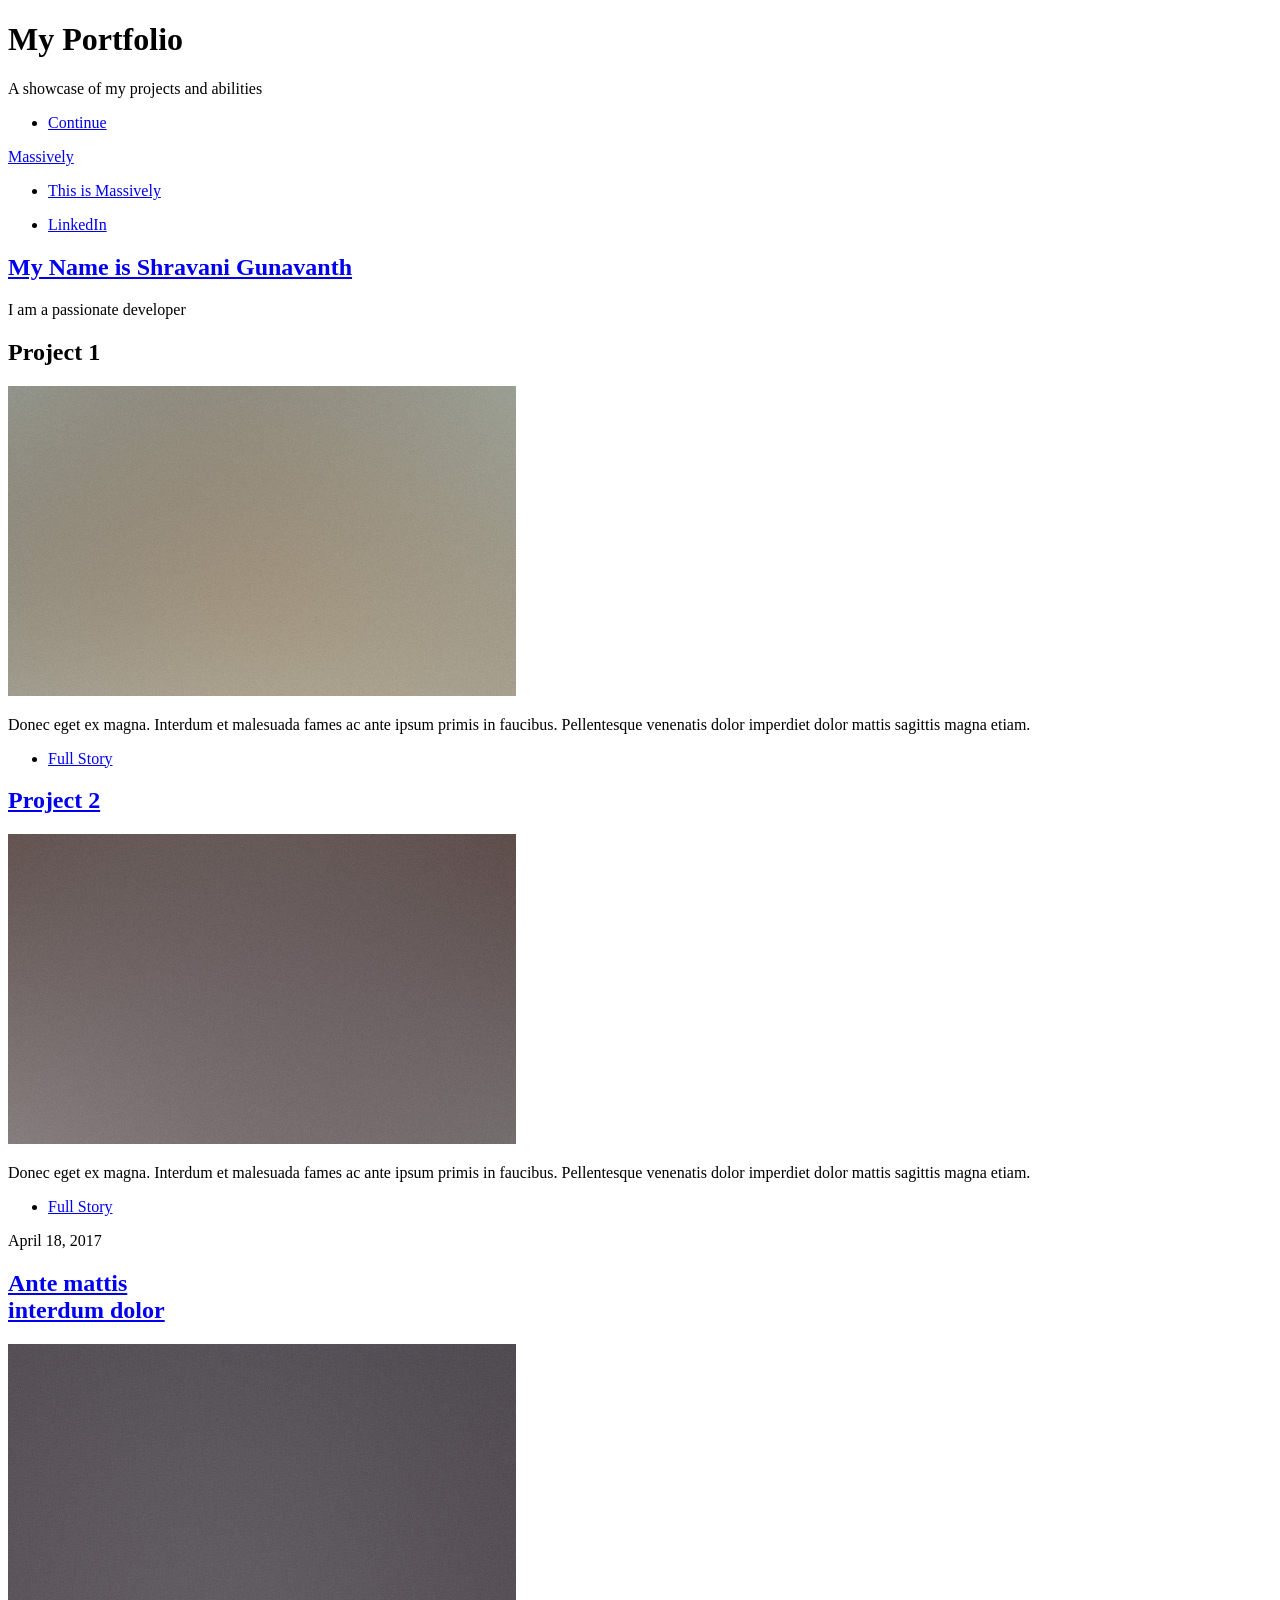
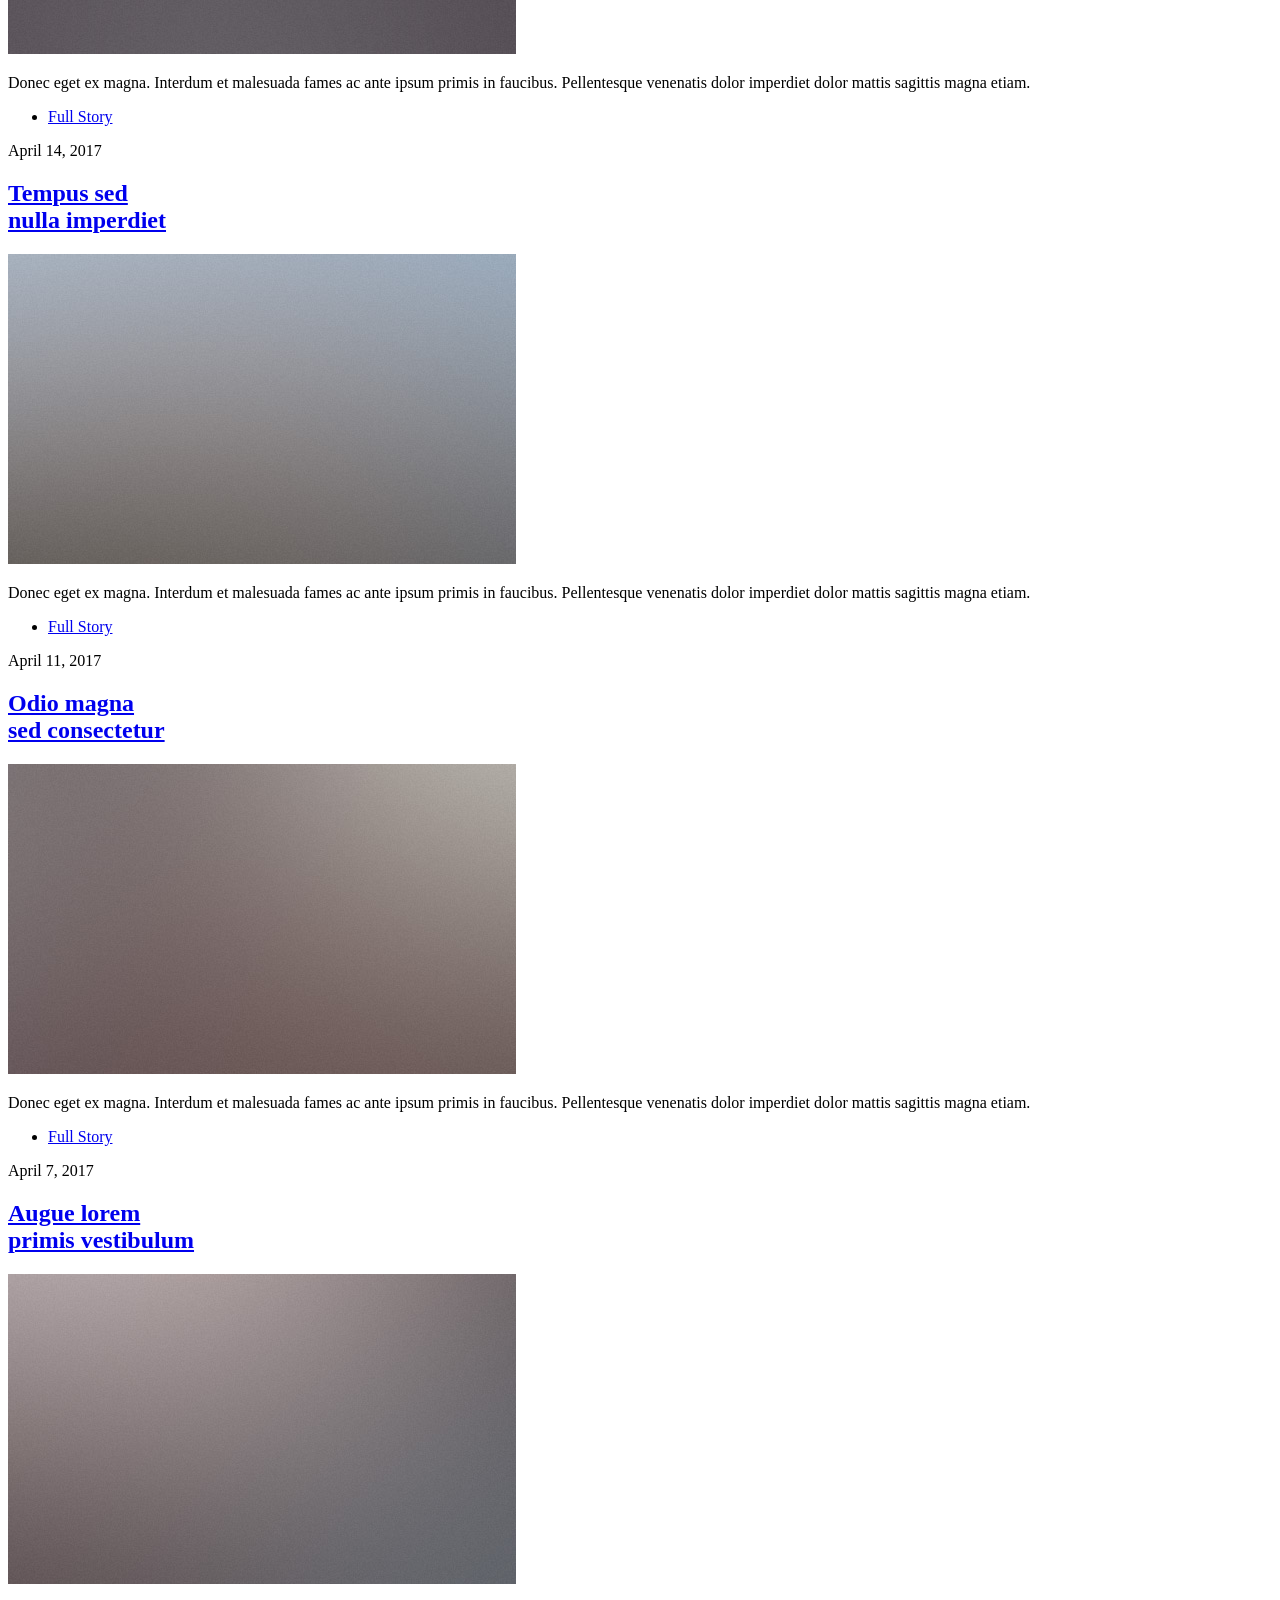
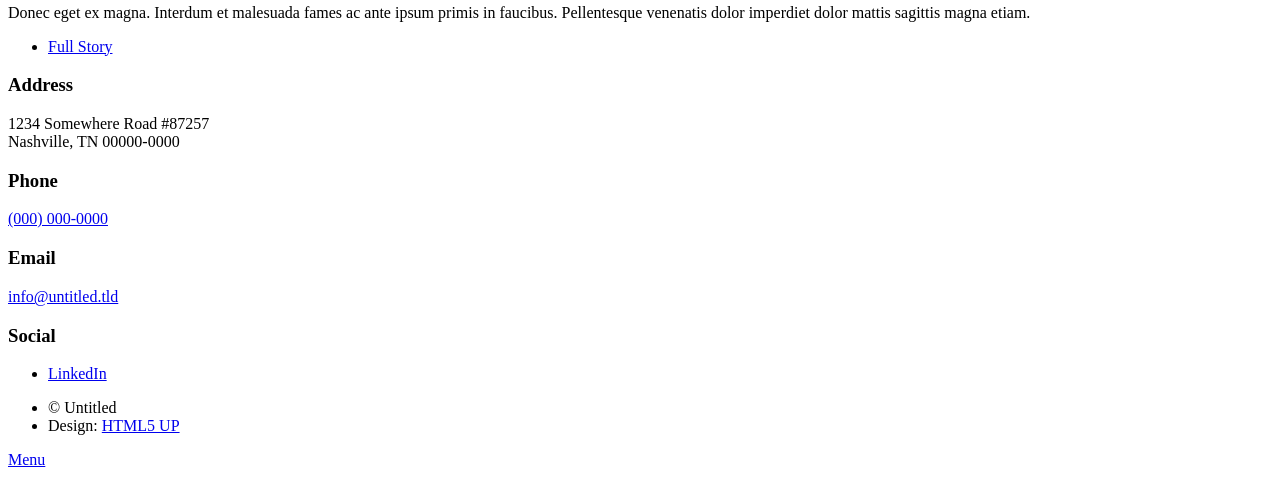
==== index.html @ ac3e6c1c "Add files via upload commmit" ====
<!DOCTYPE HTML>
<!--
	Massively by HTML5 UP
	html5up.net | @ajlkn
	Free for personal and commercial use under the CCA 3.0 license (html5up.net/license)
-->
<html>
	<head>
		<title>Massively by HTML5 UP</title>
		<meta charset="utf-8" />
		<meta name="viewport" content="width=device-width, initial-scale=1, user-scalable=no" />
		<link rel="stylesheet" href="assets/css/main.css" />
		<noscript><link rel="stylesheet" href="assets/css/noscript.css" /></noscript>
	</head>
	<body class="is-preload">

		<!-- Wrapper -->
			<div id="wrapper" class="fade-in">

				<!-- Intro -->
					<div id="intro">
						<h1>My Portfolio</h1>
						<p>A showcase of my projects and abilities</p>
						<ul class="actions">
							<li><a href="#header" class="button icon solid solo fa-arrow-down scrolly">Continue</a></li>
						</ul>
					</div>

				<!-- Header -->
					<header id="header">
						<a href="index.html" class="logo">Massively</a>
					</header>

				<!-- Nav -->
					<nav id="nav">
						<ul class="links">
							<li class="active"><a href="index.html">This is Massively</a></li>
						</ul>
						<ul class="icons">
							<li><a href="https://www.linkedin.com/in/shravanigunavanth/" class="icon brands fa-linkedin"><span class="label">LinkedIn</span></a></li>
						</ul>
					</nav>

				<!-- Main -->
					<div id="main">

						<!-- Featured Post -->
							<article class="post featured">
								<header class="major">
									<h2><a href="#">My Name is Shravani Gunavanth</a></h2>
									<p>I am a passionate developer</p>
								</header>
							</article>

						<!-- Posts -->
							<section class="posts">
								<article>
									<header>
										<h2>Project 1</h2>
									</header>
									<a href="#" class="image fit"><img src="images/pic02.jpg" alt="" /></a>
									<p>Donec eget ex magna. Interdum et malesuada fames ac ante ipsum primis in faucibus. Pellentesque venenatis dolor imperdiet dolor mattis sagittis magna etiam.</p>
									<ul class="actions special">
										<li><a href="#" class="button">Full Story</a></li>
									</ul>
								</article>
								<article>
									<header>
										<h2><a href="#">Project 2</h2>
									</header>
									<a href="#" class="image fit"><img src="images/pic03.jpg" alt="" /></a>
									<p>Donec eget ex magna. Interdum et malesuada fames ac ante ipsum primis in faucibus. Pellentesque venenatis dolor imperdiet dolor mattis sagittis magna etiam.</p>
									<ul class="actions special">
										<li><a href="#" class="button">Full Story</a></li>
									</ul>
								</article>
								<article>
									<header>
										<span class="date">April 18, 2017</span>
										<h2><a href="#">Ante mattis<br />
										interdum dolor</a></h2>
									</header>
									<a href="#" class="image fit"><img src="images/pic04.jpg" alt="" /></a>
									<p>Donec eget ex magna. Interdum et malesuada fames ac ante ipsum primis in faucibus. Pellentesque venenatis dolor imperdiet dolor mattis sagittis magna etiam.</p>
									<ul class="actions special">
										<li><a href="#" class="button">Full Story</a></li>
									</ul>
								</article>
								<article>
									<header>
										<span class="date">April 14, 2017</span>
										<h2><a href="#">Tempus sed<br />
										nulla imperdiet</a></h2>
									</header>
									<a href="#" class="image fit"><img src="images/pic05.jpg" alt="" /></a>
									<p>Donec eget ex magna. Interdum et malesuada fames ac ante ipsum primis in faucibus. Pellentesque venenatis dolor imperdiet dolor mattis sagittis magna etiam.</p>
									<ul class="actions special">
										<li><a href="#" class="button">Full Story</a></li>
									</ul>
								</article>
								<article>
									<header>
										<span class="date">April 11, 2017</span>
										<h2><a href="#">Odio magna<br />
										sed consectetur</a></h2>
									</header>
									<a href="#" class="image fit"><img src="images/pic06.jpg" alt="" /></a>
									<p>Donec eget ex magna. Interdum et malesuada fames ac ante ipsum primis in faucibus. Pellentesque venenatis dolor imperdiet dolor mattis sagittis magna etiam.</p>
									<ul class="actions special">
										<li><a href="#" class="button">Full Story</a></li>
									</ul>
								</article>
								<article>
									<header>
										<span class="date">April 7, 2017</span>
										<h2><a href="#">Augue lorem<br />
										primis vestibulum</a></h2>
									</header>
									<a href="#" class="image fit"><img src="images/pic07.jpg" alt="" /></a>
									<p>Donec eget ex magna. Interdum et malesuada fames ac ante ipsum primis in faucibus. Pellentesque venenatis dolor imperdiet dolor mattis sagittis magna etiam.</p>
									<ul class="actions special">
										<li><a href="#" class="button">Full Story</a></li>
									</ul>
								</article>
							</section>


					</div>

				<!-- Footer -->
					<footer id="footer">
						<section>
						
						</section>
						<section class="split contact">
							<section class="alt">
								<h3>Address</h3>
								<p>1234 Somewhere Road #87257<br />
								Nashville, TN 00000-0000</p>
							</section>
							<section>
								<h3>Phone</h3>
								<p><a href="#">(000) 000-0000</a></p>
							</section>
							<section>
								<h3>Email</h3>
								<p><a href="#">info@untitled.tld</a></p>
							</section>
							<section>
								<h3>Social</h3>
								<ul class="icons alt">
									<li><a href="https://www.linkedin.com/in/shravanigunavanth/" class="icon brands fa-linkedin"><span class="label">LinkedIn</span></a></li>
					
								</ul>
							</section>
						</section>
					</footer>

				<!-- Copyright -->
					<div id="copyright">
						<ul><li>&copy; Untitled</li><li>Design: <a href="https://html5up.net">HTML5 UP</a></li></ul>
					</div>

			</div>

		<!-- Scripts -->
			<script src="assets/js/jquery.min.js"></script>
			<script src="assets/js/jquery.scrollex.min.js"></script>
			<script src="assets/js/jquery.scrolly.min.js"></script>
			<script src="assets/js/browser.min.js"></script>
			<script src="assets/js/breakpoints.min.js"></script>
			<script src="assets/js/util.js"></script>
			<script src="assets/js/main.js"></script>

	</body>
</html>
---- assets/css/main.css ----
@import url(fontawesome-all.min.css);
@import url("https://fonts.googleapis.com/css?family=Merriweather:300,700,300italic,700italic|Source+Sans+Pro:900");

/*
	Massively by HTML5 UP
	html5up.net | @ajlkn
	Free for personal and commercial use under the CCA 3.0 license (html5up.net/license)
*/

html, body, div, span, applet, object,
iframe, h1, h2, h3, h4, h5, h6, p, blockquote,
pre, a, abbr, acronym, address, big, cite,
code, del, dfn, em, img, ins, kbd, q, s, samp,
small, strike, strong, sub, sup, tt, var, b,
u, i, center, dl, dt, dd, ol, ul, li, fieldset,
form, label, legend, table, caption, tbody,
tfoot, thead, tr, th, td, article, aside,
canvas, details, embed, figure, figcaption,
footer, header, hgroup, menu, nav, output, ruby,
section, summary, time, mark, audio, video {
	margin: 0;
	padding: 0;
	border: 0;
	font-size: 100%;
	font: inherit;
	vertical-align: baseline;}

article, aside, details, figcaption, figure,
footer, header, hgroup, menu, nav, section {
	display: block;}

body {
	line-height: 1;
}

ol, ul {
	list-style: none;
}

blockquote, q {
	quotes: none;
}

	blockquote:before, blockquote:after, q:before, q:after {
		content: '';
		content: none;
	}

table {
	border-collapse: collapse;
	border-spacing: 0;
}

body {
	-webkit-text-size-adjust: none;
}

mark {
	background-color: transparent;
	color: inherit;
}

input::-moz-focus-inner {
	border: 0;
	padding: 0;
}

input, select, textarea {
	-moz-appearance: none;
	-webkit-appearance: none;
	-ms-appearance: none;
	appearance: none;
}

/* Basic */

	@-ms-viewport {
		width: device-width;
	}

	body {
		-ms-overflow-style: scrollbar;
	}

	@media screen and (max-width: 480px) {

		html, body {
			min-width: 320px;
		}

	}

	html {
		box-sizing: border-box;
	}

	*, *:before, *:after {
		box-sizing: inherit;
	}

	body {
		background-color: #1e252d;
	}

		body.is-preload *, body.is-preload *:before, body.is-preload *:after {
			-moz-animation: none !important;
			-webkit-animation: none !important;
			-ms-animation: none !important;
			animation: none !important;
			-moz-transition: none !important;
			-webkit-transition: none !important;
			-ms-transition: none !important;
			transition: none !important;
		}

/* Type */

	html {
		font-size: 16pt;
	}

		@media screen and (max-width: 1680px) {

			html {
				font-size: 12pt;
			}

		}

		@media screen and (max-width: 1280px) {

			html {
				font-size: 11pt;
			}

		}

		@media screen and (max-width: 360px) {

			html {
				font-size: 10pt;
			}

		}

	body {
		color: #212931;
	}

	body, input, select, textarea {
		font-family: "Merriweather", Georgia, serif;
		font-weight: 300;
		font-size: 1rem;
		line-height: 2.375;
	}

	a {
		-moz-transition: color 0.2s ease-in-out, background-color 0.2s ease-in-out, border-color 0.2s ease-in-out, box-shadow 0.2s ease-in-out;
		-webkit-transition: color 0.2s ease-in-out, background-color 0.2s ease-in-out, border-color 0.2s ease-in-out, box-shadow 0.2s ease-in-out;
		-ms-transition: color 0.2s ease-in-out, background-color 0.2s ease-in-out, border-color 0.2s ease-in-out, box-shadow 0.2s ease-in-out;
		transition: color 0.2s ease-in-out, background-color 0.2s ease-in-out, border-color 0.2s ease-in-out, box-shadow 0.2s ease-in-out;
		border-bottom: dotted 1px;
		text-decoration: none;
	}

		a:hover {
			border-bottom-color: transparent;
		}

	strong, b {
		font-weight: 600;
	}

	em, i {
		font-style: italic;
	}

	p {
		text-align: justify;
		margin: 0 0 2rem 0;
	}

	h1, h2, h3, h4, h5, h6 {
		font-family: "Source Sans Pro", Helvetica, sans-serif;
		font-weight: 900;
		line-height: 1.5;
		letter-spacing: 0.075em;
		text-transform: uppercase;
		margin: 0 0 1rem 0;
	}

		h1 a, h2 a, h3 a, h4 a, h5 a, h6 a {
			border-bottom: 0;
			color: inherit;
			text-decoration: none;
		}

	h1 {
		font-size: 4rem;
		line-height: 1.1;
		margin: 0 0 2rem 0;
	}

	h2 {
		font-size: 1.75rem;
		line-height: 1.3;
		margin: 0 0 1.5rem 0;
	}

	h3 {
		font-size: 1.25rem;
		margin: 0 0 1.5rem 0;
	}

	h4 {
		font-size: 1rem;
	}

	h5 {
		font-size: 0.9rem;
	}

	h6 {
		font-size: 0.8rem;
	}

	sub {
		font-size: 0.8rem;
		position: relative;
		top: 0.5rem;
	}

	sup {
		font-size: 0.8rem;
		position: relative;
		top: -0.5rem;
	}

	blockquote {
		border-left: solid 4px;
		font-style: italic;
		margin: 0 0 2rem 0;
		padding: 0.5rem 0 0.5rem 2rem;
	}

	code {
		border: solid 2px;
		font-family: "Courier New", monospace;
		font-size: 0.9rem;
		margin: 0 0.25rem;
		padding: 0.25rem 0.65rem;
	}

	pre {
		-webkit-overflow-scrolling: touch;
		font-family: "Courier New", monospace;
		font-size: 0.9rem;
		margin: 0 0 2rem 0;
	}

		pre code {
			display: block;
			line-height: 1.75;
			padding: 1rem 1.5rem;
			overflow-x: auto;
		}

	hr {
		border: 0;
		border-bottom: solid 2px;
		margin: 3rem 0;
	}

		hr.major {
			margin: 5rem 0;
		}

	.align-left {
		text-align: left;
	}

	.align-center {
		text-align: center;
	}

	.align-right {
		text-align: right;
	}

	input, select, textarea {
		color: #212931;
	}

	a {
		color: #212931;
		border-bottom-color: rgba(33, 41, 49, 0.5);
	}

		a:hover {
			border-bottom-color: transparent;
			color: #18bfef !important;
		}

	strong, b {
		color: #212931;
	}

	h1, h2, h3, h4, h5, h6 {
		color: #212931;
	}

	blockquote {
		border-left-color: #eeeeee;
	}

	code {
		background: rgba(220, 220, 220, 0.25);
		border-color: #eeeeee;
	}

	hr {
		border-bottom-color: #eeeeee;
	}

/* Row */

	.row {
		display: flex;
		flex-wrap: wrap;
		box-sizing: border-box;
		align-items: stretch;
	}

		.row > * {
			box-sizing: border-box;
		}

		.row.gtr-uniform > * > :last-child {
			margin-bottom: 0;
		}

		.row.aln-left {
			justify-content: flex-start;
		}

		.row.aln-center {
			justify-content: center;
		}

		.row.aln-right {
			justify-content: flex-end;
		}

		.row.aln-top {
			align-items: flex-start;
		}

		.row.aln-middle {
			align-items: center;
		}

		.row.aln-bottom {
			align-items: flex-end;
		}

		.row > .imp {
			order: -1;
		}

		.row > .col-1 {
			width: 8.33333%;
		}

		.row > .off-1 {
			margin-left: 8.33333%;
		}

		.row > .col-2 {
			width: 16.66667%;
		}

		.row > .off-2 {
			margin-left: 16.66667%;
		}

		.row > .col-3 {
			width: 25%;
		}

		.row > .off-3 {
			margin-left: 25%;
		}

		.row > .col-4 {
			width: 33.33333%;
		}

		.row > .off-4 {
			margin-left: 33.33333%;
		}

		.row > .col-5 {
			width: 41.66667%;
		}

		.row > .off-5 {
			margin-left: 41.66667%;
		}

		.row > .col-6 {
			width: 50%;
		}

		.row > .off-6 {
			margin-left: 50%;
		}

		.row > .col-7 {
			width: 58.33333%;
		}

		.row > .off-7 {
			margin-left: 58.33333%;
		}

		.row > .col-8 {
			width: 66.66667%;
		}

		.row > .off-8 {
			margin-left: 66.66667%;
		}

		.row > .col-9 {
			width: 75%;
		}

		.row > .off-9 {
			margin-left: 75%;
		}

		.row > .col-10 {
			width: 83.33333%;
		}

		.row > .off-10 {
			margin-left: 83.33333%;
		}

		.row > .col-11 {
			width: 91.66667%;
		}

		.row > .off-11 {
			margin-left: 91.66667%;
		}

		.row > .col-12 {
			width: 100%;
		}

		.row > .off-12 {
			margin-left: 100%;
		}

		.row.gtr-0 {
			margin-top: 0;
			margin-left: 0rem;
		}

			.row.gtr-0 > * {
				padding: 0 0 0 0rem;
			}

			.row.gtr-0.gtr-uniform {
				margin-top: 0rem;
			}

				.row.gtr-0.gtr-uniform > * {
					padding-top: 0rem;
				}

		.row.gtr-25 {
			margin-top: 0;
			margin-left: -0.375rem;
		}

			.row.gtr-25 > * {
				padding: 0 0 0 0.375rem;
			}

			.row.gtr-25.gtr-uniform {
				margin-top: -0.375rem;
			}

				.row.gtr-25.gtr-uniform > * {
					padding-top: 0.375rem;
				}

		.row.gtr-50 {
			margin-top: 0;
			margin-left: -0.75rem;
		}

			.row.gtr-50 > * {
				padding: 0 0 0 0.75rem;
			}

			.row.gtr-50.gtr-uniform {
				margin-top: -0.75rem;
			}

				.row.gtr-50.gtr-uniform > * {
					padding-top: 0.75rem;
				}

		.row {
			margin-top: 0;
			margin-left: -1.5rem;
		}

			.row > * {
				padding: 0 0 0 1.5rem;
			}

			.row.gtr-uniform {
				margin-top: -1.5rem;
			}

				.row.gtr-uniform > * {
					padding-top: 1.5rem;
				}

		.row.gtr-150 {
			margin-top: 0;
			margin-left: -2.25rem;
		}

			.row.gtr-150 > * {
				padding: 0 0 0 2.25rem;
			}

			.row.gtr-150.gtr-uniform {
				margin-top: -2.25rem;
			}

				.row.gtr-150.gtr-uniform > * {
					padding-top: 2.25rem;
				}

		.row.gtr-200 {
			margin-top: 0;
			margin-left: -3rem;
		}

			.row.gtr-200 > * {
				padding: 0 0 0 3rem;
			}

			.row.gtr-200.gtr-uniform {
				margin-top: -3rem;
			}

				.row.gtr-200.gtr-uniform > * {
					padding-top: 3rem;
				}

		@media screen and (max-width: 1680px) {

			.row {
				display: flex;
				flex-wrap: wrap;
				box-sizing: border-box;
				align-items: stretch;
			}

				.row > * {
					box-sizing: border-box;
				}

				.row.gtr-uniform > * > :last-child {
					margin-bottom: 0;
				}

				.row.aln-left {
					justify-content: flex-start;
				}

				.row.aln-center {
					justify-content: center;
				}

				.row.aln-right {
					justify-content: flex-end;
				}

				.row.aln-top {
					align-items: flex-start;
				}

				.row.aln-middle {
					align-items: center;
				}

				.row.aln-bottom {
					align-items: flex-end;
				}

				.row > .imp-xlarge {
					order: -1;
				}

				.row > .col-1-xlarge {
					width: 8.33333%;
				}

				.row > .off-1-xlarge {
					margin-left: 8.33333%;
				}

				.row > .col-2-xlarge {
					width: 16.66667%;
				}

				.row > .off-2-xlarge {
					margin-left: 16.66667%;
				}

				.row > .col-3-xlarge {
					width: 25%;
				}

				.row > .off-3-xlarge {
					margin-left: 25%;
				}

				.row > .col-4-xlarge {
					width: 33.33333%;
				}

				.row > .off-4-xlarge {
					margin-left: 33.33333%;
				}

				.row > .col-5-xlarge {
					width: 41.66667%;
				}

				.row > .off-5-xlarge {
					margin-left: 41.66667%;
				}

				.row > .col-6-xlarge {
					width: 50%;
				}

				.row > .off-6-xlarge {
					margin-left: 50%;
				}

				.row > .col-7-xlarge {
					width: 58.33333%;
				}

				.row > .off-7-xlarge {
					margin-left: 58.33333%;
				}

				.row > .col-8-xlarge {
					width: 66.66667%;
				}

				.row > .off-8-xlarge {
					margin-left: 66.66667%;
				}

				.row > .col-9-xlarge {
					width: 75%;
				}

				.row > .off-9-xlarge {
					margin-left: 75%;
				}

				.row > .col-10-xlarge {
					width: 83.33333%;
				}

				.row > .off-10-xlarge {
					margin-left: 83.33333%;
				}

				.row > .col-11-xlarge {
					width: 91.66667%;
				}

				.row > .off-11-xlarge {
					margin-left: 91.66667%;
				}

				.row > .col-12-xlarge {
					width: 100%;
				}

				.row > .off-12-xlarge {
					margin-left: 100%;
				}

				.row.gtr-0 {
					margin-top: 0;
					margin-left: 0rem;
				}

					.row.gtr-0 > * {
						padding: 0 0 0 0rem;
					}

					.row.gtr-0.gtr-uniform {
						margin-top: 0rem;
					}

						.row.gtr-0.gtr-uniform > * {
							padding-top: 0rem;
						}

				.row.gtr-25 {
					margin-top: 0;
					margin-left: -0.375rem;
				}

					.row.gtr-25 > * {
						padding: 0 0 0 0.375rem;
					}

					.row.gtr-25.gtr-uniform {
						margin-top: -0.375rem;
					}

						.row.gtr-25.gtr-uniform > * {
							padding-top: 0.375rem;
						}

				.row.gtr-50 {
					margin-top: 0;
					margin-left: -0.75rem;
				}

					.row.gtr-50 > * {
						padding: 0 0 0 0.75rem;
					}

					.row.gtr-50.gtr-uniform {
						margin-top: -0.75rem;
					}

						.row.gtr-50.gtr-uniform > * {
							padding-top: 0.75rem;
						}

				.row {
					margin-top: 0;
					margin-left: -1.5rem;
				}

					.row > * {
						padding: 0 0 0 1.5rem;
					}

					.row.gtr-uniform {
						margin-top: -1.5rem;
					}

						.row.gtr-uniform > * {
							padding-top: 1.5rem;
						}

				.row.gtr-150 {
					margin-top: 0;
					margin-left: -2.25rem;
				}

					.row.gtr-150 > * {
						padding: 0 0 0 2.25rem;
					}

					.row.gtr-150.gtr-uniform {
						margin-top: -2.25rem;
					}

						.row.gtr-150.gtr-uniform > * {
							padding-top: 2.25rem;
						}

				.row.gtr-200 {
					margin-top: 0;
					margin-left: -3rem;
				}

					.row.gtr-200 > * {
						padding: 0 0 0 3rem;
					}

					.row.gtr-200.gtr-uniform {
						margin-top: -3rem;
					}

						.row.gtr-200.gtr-uniform > * {
							padding-top: 3rem;
						}

		}

		@media screen and (max-width: 1280px) {

			.row {
				display: flex;
				flex-wrap: wrap;
				box-sizing: border-box;
				align-items: stretch;
			}

				.row > * {
					box-sizing: border-box;
				}

				.row.gtr-uniform > * > :last-child {
					margin-bottom: 0;
				}

				.row.aln-left {
					justify-content: flex-start;
				}

				.row.aln-center {
					justify-content: center;
				}

				.row.aln-right {
					justify-content: flex-end;
				}

				.row.aln-top {
					align-items: flex-start;
				}

				.row.aln-middle {
					align-items: center;
				}

				.row.aln-bottom {
					align-items: flex-end;
				}

				.row > .imp-large {
					order: -1;
				}

				.row > .col-1-large {
					width: 8.33333%;
				}

				.row > .off-1-large {
					margin-left: 8.33333%;
				}

				.row > .col-2-large {
					width: 16.66667%;
				}

				.row > .off-2-large {
					margin-left: 16.66667%;
				}

				.row > .col-3-large {
					width: 25%;
				}

				.row > .off-3-large {
					margin-left: 25%;
				}

				.row > .col-4-large {
					width: 33.33333%;
				}

				.row > .off-4-large {
					margin-left: 33.33333%;
				}

				.row > .col-5-large {
					width: 41.66667%;
				}

				.row > .off-5-large {
					margin-left: 41.66667%;
				}

				.row > .col-6-large {
					width: 50%;
				}

				.row > .off-6-large {
					margin-left: 50%;
				}

				.row > .col-7-large {
					width: 58.33333%;
				}

				.row > .off-7-large {
					margin-left: 58.33333%;
				}

				.row > .col-8-large {
					width: 66.66667%;
				}

				.row > .off-8-large {
					margin-left: 66.66667%;
				}

				.row > .col-9-large {
					width: 75%;
				}

				.row > .off-9-large {
					margin-left: 75%;
				}

				.row > .col-10-large {
					width: 83.33333%;
				}

				.row > .off-10-large {
					margin-left: 83.33333%;
				}

				.row > .col-11-large {
					width: 91.66667%;
				}

				.row > .off-11-large {
					margin-left: 91.66667%;
				}

				.row > .col-12-large {
					width: 100%;
				}

				.row > .off-12-large {
					margin-left: 100%;
				}

				.row.gtr-0 {
					margin-top: 0;
					margin-left: 0rem;
				}

					.row.gtr-0 > * {
						padding: 0 0 0 0rem;
					}

					.row.gtr-0.gtr-uniform {
						margin-top: 0rem;
					}

						.row.gtr-0.gtr-uniform > * {
							padding-top: 0rem;
						}

				.row.gtr-25 {
					margin-top: 0;
					margin-left: -0.375rem;
				}

					.row.gtr-25 > * {
						padding: 0 0 0 0.375rem;
					}

					.row.gtr-25.gtr-uniform {
						margin-top: -0.375rem;
					}

						.row.gtr-25.gtr-uniform > * {
							padding-top: 0.375rem;
						}

				.row.gtr-50 {
					margin-top: 0;
					margin-left: -0.75rem;
				}

					.row.gtr-50 > * {
						padding: 0 0 0 0.75rem;
					}

					.row.gtr-50.gtr-uniform {
						margin-top: -0.75rem;
					}

						.row.gtr-50.gtr-uniform > * {
							padding-top: 0.75rem;
						}

				.row {
					margin-top: 0;
					margin-left: -1.5rem;
				}

					.row > * {
						padding: 0 0 0 1.5rem;
					}

					.row.gtr-uniform {
						margin-top: -1.5rem;
					}

						.row.gtr-uniform > * {
							padding-top: 1.5rem;
						}

				.row.gtr-150 {
					margin-top: 0;
					margin-left: -2.25rem;
				}

					.row.gtr-150 > * {
						padding: 0 0 0 2.25rem;
					}

					.row.gtr-150.gtr-uniform {
						margin-top: -2.25rem;
					}

						.row.gtr-150.gtr-uniform > * {
							padding-top: 2.25rem;
						}

				.row.gtr-200 {
					margin-top: 0;
					margin-left: -3rem;
				}

					.row.gtr-200 > * {
						padding: 0 0 0 3rem;
					}

					.row.gtr-200.gtr-uniform {
						margin-top: -3rem;
					}

						.row.gtr-200.gtr-uniform > * {
							padding-top: 3rem;
						}

		}

		@media screen and (max-width: 980px) {

			.row {
				display: flex;
				flex-wrap: wrap;
				box-sizing: border-box;
				align-items: stretch;
			}

				.row > * {
					box-sizing: border-box;
				}

				.row.gtr-uniform > * > :last-child {
					margin-bottom: 0;
				}

				.row.aln-left {
					justify-content: flex-start;
				}

				.row.aln-center {
					justify-content: center;
				}

				.row.aln-right {
					justify-content: flex-end;
				}

				.row.aln-top {
					align-items: flex-start;
				}

				.row.aln-middle {
					align-items: center;
				}

				.row.aln-bottom {
					align-items: flex-end;
				}

				.row > .imp-medium {
					order: -1;
				}

				.row > .col-1-medium {
					width: 8.33333%;
				}

				.row > .off-1-medium {
					margin-left: 8.33333%;
				}

				.row > .col-2-medium {
					width: 16.66667%;
				}

				.row > .off-2-medium {
					margin-left: 16.66667%;
				}

				.row > .col-3-medium {
					width: 25%;
				}

				.row > .off-3-medium {
					margin-left: 25%;
				}

				.row > .col-4-medium {
					width: 33.33333%;
				}

				.row > .off-4-medium {
					margin-left: 33.33333%;
				}

				.row > .col-5-medium {
					width: 41.66667%;
				}

				.row > .off-5-medium {
					margin-left: 41.66667%;
				}

				.row > .col-6-medium {
					width: 50%;
				}

				.row > .off-6-medium {
					margin-left: 50%;
				}

				.row > .col-7-medium {
					width: 58.33333%;
				}

				.row > .off-7-medium {
					margin-left: 58.33333%;
				}

				.row > .col-8-medium {
					width: 66.66667%;
				}

				.row > .off-8-medium {
					margin-left: 66.66667%;
				}

				.row > .col-9-medium {
					width: 75%;
				}

				.row > .off-9-medium {
					margin-left: 75%;
				}

				.row > .col-10-medium {
					width: 83.33333%;
				}

				.row > .off-10-medium {
					margin-left: 83.33333%;
				}

				.row > .col-11-medium {
					width: 91.66667%;
				}

				.row > .off-11-medium {
					margin-left: 91.66667%;
				}

				.row > .col-12-medium {
					width: 100%;
				}

				.row > .off-12-medium {
					margin-left: 100%;
				}

				.row.gtr-0 {
					margin-top: 0;
					margin-left: 0rem;
				}

					.row.gtr-0 > * {
						padding: 0 0 0 0rem;
					}

					.row.gtr-0.gtr-uniform {
						margin-top: 0rem;
					}

						.row.gtr-0.gtr-uniform > * {
							padding-top: 0rem;
						}

				.row.gtr-25 {
					margin-top: 0;
					margin-left: -0.375rem;
				}

					.row.gtr-25 > * {
						padding: 0 0 0 0.375rem;
					}

					.row.gtr-25.gtr-uniform {
						margin-top: -0.375rem;
					}

						.row.gtr-25.gtr-uniform > * {
							padding-top: 0.375rem;
						}

				.row.gtr-50 {
					margin-top: 0;
					margin-left: -0.75rem;
				}

					.row.gtr-50 > * {
						padding: 0 0 0 0.75rem;
					}

					.row.gtr-50.gtr-uniform {
						margin-top: -0.75rem;
					}

						.row.gtr-50.gtr-uniform > * {
							padding-top: 0.75rem;
						}

				.row {
					margin-top: 0;
					margin-left: -1.5rem;
				}

					.row > * {
						padding: 0 0 0 1.5rem;
					}

					.row.gtr-uniform {
						margin-top: -1.5rem;
					}

						.row.gtr-uniform > * {
							padding-top: 1.5rem;
						}

				.row.gtr-150 {
					margin-top: 0;
					margin-left: -2.25rem;
				}

					.row.gtr-150 > * {
						padding: 0 0 0 2.25rem;
					}

					.row.gtr-150.gtr-uniform {
						margin-top: -2.25rem;
					}

						.row.gtr-150.gtr-uniform > * {
							padding-top: 2.25rem;
						}

				.row.gtr-200 {
					margin-top: 0;
					margin-left: -3rem;
				}

					.row.gtr-200 > * {
						padding: 0 0 0 3rem;
					}

					.row.gtr-200.gtr-uniform {
						margin-top: -3rem;
					}

						.row.gtr-200.gtr-uniform > * {
							padding-top: 3rem;
						}

		}

		@media screen and (max-width: 736px) {

			.row {
				display: flex;
				flex-wrap: wrap;
				box-sizing: border-box;
				align-items: stretch;
			}

				.row > * {
					box-sizing: border-box;
				}

				.row.gtr-uniform > * > :last-child {
					margin-bottom: 0;
				}

				.row.aln-left {
					justify-content: flex-start;
				}

				.row.aln-center {
					justify-content: center;
				}

				.row.aln-right {
					justify-content: flex-end;
				}

				.row.aln-top {
					align-items: flex-start;
				}

				.row.aln-middle {
					align-items: center;
				}

				.row.aln-bottom {
					align-items: flex-end;
				}

				.row > .imp-small {
					order: -1;
				}

				.row > .col-1-small {
					width: 8.33333%;
				}

				.row > .off-1-small {
					margin-left: 8.33333%;
				}

				.row > .col-2-small {
					width: 16.66667%;
				}

				.row > .off-2-small {
					margin-left: 16.66667%;
				}

				.row > .col-3-small {
					width: 25%;
				}

				.row > .off-3-small {
					margin-left: 25%;
				}

				.row > .col-4-small {
					width: 33.33333%;
				}

				.row > .off-4-small {
					margin-left: 33.33333%;
				}

				.row > .col-5-small {
					width: 41.66667%;
				}

				.row > .off-5-small {
					margin-left: 41.66667%;
				}

				.row > .col-6-small {
					width: 50%;
				}

				.row > .off-6-small {
					margin-left: 50%;
				}

				.row > .col-7-small {
					width: 58.33333%;
				}

				.row > .off-7-small {
					margin-left: 58.33333%;
				}

				.row > .col-8-small {
					width: 66.66667%;
				}

				.row > .off-8-small {
					margin-left: 66.66667%;
				}

				.row > .col-9-small {
					width: 75%;
				}

				.row > .off-9-small {
					margin-left: 75%;
				}

				.row > .col-10-small {
					width: 83.33333%;
				}

				.row > .off-10-small {
					margin-left: 83.33333%;
				}

				.row > .col-11-small {
					width: 91.66667%;
				}

				.row > .off-11-small {
					margin-left: 91.66667%;
				}

				.row > .col-12-small {
					width: 100%;
				}

				.row > .off-12-small {
					margin-left: 100%;
				}

				.row.gtr-0 {
					margin-top: 0;
					margin-left: 0rem;
				}

					.row.gtr-0 > * {
						padding: 0 0 0 0rem;
					}

					.row.gtr-0.gtr-uniform {
						margin-top: 0rem;
					}

						.row.gtr-0.gtr-uniform > * {
							padding-top: 0rem;
						}

				.row.gtr-25 {
					margin-top: 0;
					margin-left: -0.375rem;
				}

					.row.gtr-25 > * {
						padding: 0 0 0 0.375rem;
					}

					.row.gtr-25.gtr-uniform {
						margin-top: -0.375rem;
					}

						.row.gtr-25.gtr-uniform > * {
							padding-top: 0.375rem;
						}

				.row.gtr-50 {
					margin-top: 0;
					margin-left: -0.75rem;
				}

					.row.gtr-50 > * {
						padding: 0 0 0 0.75rem;
					}

					.row.gtr-50.gtr-uniform {
						margin-top: -0.75rem;
					}

						.row.gtr-50.gtr-uniform > * {
							padding-top: 0.75rem;
						}

				.row {
					margin-top: 0;
					margin-left: -1.5rem;
				}

					.row > * {
						padding: 0 0 0 1.5rem;
					}

					.row.gtr-uniform {
						margin-top: -1.5rem;
					}

						.row.gtr-uniform > * {
							padding-top: 1.5rem;
						}

				.row.gtr-150 {
					margin-top: 0;
					margin-left: -2.25rem;
				}

					.row.gtr-150 > * {
						padding: 0 0 0 2.25rem;
					}

					.row.gtr-150.gtr-uniform {
						margin-top: -2.25rem;
					}

						.row.gtr-150.gtr-uniform > * {
							padding-top: 2.25rem;
						}

				.row.gtr-200 {
					margin-top: 0;
					margin-left: -3rem;
				}

					.row.gtr-200 > * {
						padding: 0 0 0 3rem;
					}

					.row.gtr-200.gtr-uniform {
						margin-top: -3rem;
					}

						.row.gtr-200.gtr-uniform > * {
							padding-top: 3rem;
						}

		}

		@media screen and (max-width: 480px) {

			.row {
				display: flex;
				flex-wrap: wrap;
				box-sizing: border-box;
				align-items: stretch;
			}

				.row > * {
					box-sizing: border-box;
				}

				.row.gtr-uniform > * > :last-child {
					margin-bottom: 0;
				}

				.row.aln-left {
					justify-content: flex-start;
				}

				.row.aln-center {
					justify-content: center;
				}

				.row.aln-right {
					justify-content: flex-end;
				}

				.row.aln-top {
					align-items: flex-start;
				}

				.row.aln-middle {
					align-items: center;
				}

				.row.aln-bottom {
					align-items: flex-end;
				}

				.row > .imp-xsmall {
					order: -1;
				}

				.row > .col-1-xsmall {
					width: 8.33333%;
				}

				.row > .off-1-xsmall {
					margin-left: 8.33333%;
				}

				.row > .col-2-xsmall {
					width: 16.66667%;
				}

				.row > .off-2-xsmall {
					margin-left: 16.66667%;
				}

				.row > .col-3-xsmall {
					width: 25%;
				}

				.row > .off-3-xsmall {
					margin-left: 25%;
				}

				.row > .col-4-xsmall {
					width: 33.33333%;
				}

				.row > .off-4-xsmall {
					margin-left: 33.33333%;
				}

				.row > .col-5-xsmall {
					width: 41.66667%;
				}

				.row > .off-5-xsmall {
					margin-left: 41.66667%;
				}

				.row > .col-6-xsmall {
					width: 50%;
				}

				.row > .off-6-xsmall {
					margin-left: 50%;
				}

				.row > .col-7-xsmall {
					width: 58.33333%;
				}

				.row > .off-7-xsmall {
					margin-left: 58.33333%;
				}

				.row > .col-8-xsmall {
					width: 66.66667%;
				}

				.row > .off-8-xsmall {
					margin-left: 66.66667%;
				}

				.row > .col-9-xsmall {
					width: 75%;
				}

				.row > .off-9-xsmall {
					margin-left: 75%;
				}

				.row > .col-10-xsmall {
					width: 83.33333%;
				}

				.row > .off-10-xsmall {
					margin-left: 83.33333%;
				}

				.row > .col-11-xsmall {
					width: 91.66667%;
				}

				.row > .off-11-xsmall {
					margin-left: 91.66667%;
				}

				.row > .col-12-xsmall {
					width: 100%;
				}

				.row > .off-12-xsmall {
					margin-left: 100%;
				}

				.row.gtr-0 {
					margin-top: 0;
					margin-left: 0rem;
				}

					.row.gtr-0 > * {
						padding: 0 0 0 0rem;
					}

					.row.gtr-0.gtr-uniform {
						margin-top: 0rem;
					}

						.row.gtr-0.gtr-uniform > * {
							padding-top: 0rem;
						}

				.row.gtr-25 {
					margin-top: 0;
					margin-left: -0.375rem;
				}

					.row.gtr-25 > * {
						padding: 0 0 0 0.375rem;
					}

					.row.gtr-25.gtr-uniform {
						margin-top: -0.375rem;
					}

						.row.gtr-25.gtr-uniform > * {
							padding-top: 0.375rem;
						}

				.row.gtr-50 {
					margin-top: 0;
					margin-left: -0.75rem;
				}

					.row.gtr-50 > * {
						padding: 0 0 0 0.75rem;
					}

					.row.gtr-50.gtr-uniform {
						margin-top: -0.75rem;
					}

						.row.gtr-50.gtr-uniform > * {
							padding-top: 0.75rem;
						}

				.row {
					margin-top: 0;
					margin-left: -1.5rem;
				}

					.row > * {
						padding: 0 0 0 1.5rem;
					}

					.row.gtr-uniform {
						margin-top: -1.5rem;
					}

						.row.gtr-uniform > * {
							padding-top: 1.5rem;
						}

				.row.gtr-150 {
					margin-top: 0;
					margin-left: -2.25rem;
				}

					.row.gtr-150 > * {
						padding: 0 0 0 2.25rem;
					}

					.row.gtr-150.gtr-uniform {
						margin-top: -2.25rem;
					}

						.row.gtr-150.gtr-uniform > * {
							padding-top: 2.25rem;
						}

				.row.gtr-200 {
					margin-top: 0;
					margin-left: -3rem;
				}

					.row.gtr-200 > * {
						padding: 0 0 0 3rem;
					}

					.row.gtr-200.gtr-uniform {
						margin-top: -3rem;
					}

						.row.gtr-200.gtr-uniform > * {
							padding-top: 3rem;
						}

		}

		@media screen and (max-width: 360px) {

			.row {
				display: flex;
				flex-wrap: wrap;
				box-sizing: border-box;
				align-items: stretch;
			}

				.row > * {
					box-sizing: border-box;
				}

				.row.gtr-uniform > * > :last-child {
					margin-bottom: 0;
				}

				.row.aln-left {
					justify-content: flex-start;
				}

				.row.aln-center {
					justify-content: center;
				}

				.row.aln-right {
					justify-content: flex-end;
				}

				.row.aln-top {
					align-items: flex-start;
				}

				.row.aln-middle {
					align-items: center;
				}

				.row.aln-bottom {
					align-items: flex-end;
				}

				.row > .imp-xxsmall {
					order: -1;
				}

				.row > .col-1-xxsmall {
					width: 8.33333%;
				}

				.row > .off-1-xxsmall {
					margin-left: 8.33333%;
				}

				.row > .col-2-xxsmall {
					width: 16.66667%;
				}

				.row > .off-2-xxsmall {
					margin-left: 16.66667%;
				}

				.row > .col-3-xxsmall {
					width: 25%;
				}

				.row > .off-3-xxsmall {
					margin-left: 25%;
				}

				.row > .col-4-xxsmall {
					width: 33.33333%;
				}

				.row > .off-4-xxsmall {
					margin-left: 33.33333%;
				}

				.row > .col-5-xxsmall {
					width: 41.66667%;
				}

				.row > .off-5-xxsmall {
					margin-left: 41.66667%;
				}

				.row > .col-6-xxsmall {
					width: 50%;
				}

				.row > .off-6-xxsmall {
					margin-left: 50%;
				}

				.row > .col-7-xxsmall {
					width: 58.33333%;
				}

				.row > .off-7-xxsmall {
					margin-left: 58.33333%;
				}

				.row > .col-8-xxsmall {
					width: 66.66667%;
				}

				.row > .off-8-xxsmall {
					margin-left: 66.66667%;
				}

				.row > .col-9-xxsmall {
					width: 75%;
				}

				.row > .off-9-xxsmall {
					margin-left: 75%;
				}

				.row > .col-10-xxsmall {
					width: 83.33333%;
				}

				.row > .off-10-xxsmall {
					margin-left: 83.33333%;
				}

				.row > .col-11-xxsmall {
					width: 91.66667%;
				}

				.row > .off-11-xxsmall {
					margin-left: 91.66667%;
				}

				.row > .col-12-xxsmall {
					width: 100%;
				}

				.row > .off-12-xxsmall {
					margin-left: 100%;
				}

				.row.gtr-0 {
					margin-top: 0;
					margin-left: 0rem;
				}

					.row.gtr-0 > * {
						padding: 0 0 0 0rem;
					}

					.row.gtr-0.gtr-uniform {
						margin-top: 0rem;
					}

						.row.gtr-0.gtr-uniform > * {
							padding-top: 0rem;
						}

				.row.gtr-25 {
					margin-top: 0;
					margin-left: -0.375rem;
				}

					.row.gtr-25 > * {
						padding: 0 0 0 0.375rem;
					}

					.row.gtr-25.gtr-uniform {
						margin-top: -0.375rem;
					}

						.row.gtr-25.gtr-uniform > * {
							padding-top: 0.375rem;
						}

				.row.gtr-50 {
					margin-top: 0;
					margin-left: -0.75rem;
				}

					.row.gtr-50 > * {
						padding: 0 0 0 0.75rem;
					}

					.row.gtr-50.gtr-uniform {
						margin-top: -0.75rem;
					}

						.row.gtr-50.gtr-uniform > * {
							padding-top: 0.75rem;
						}

				.row {
					margin-top: 0;
					margin-left: -1.5rem;
				}

					.row > * {
						padding: 0 0 0 1.5rem;
					}

					.row.gtr-uniform {
						margin-top: -1.5rem;
					}

						.row.gtr-uniform > * {
							padding-top: 1.5rem;
						}

				.row.gtr-150 {
					margin-top: 0;
					margin-left: -2.25rem;
				}

					.row.gtr-150 > * {
						padding: 0 0 0 2.25rem;
					}

					.row.gtr-150.gtr-uniform {
						margin-top: -2.25rem;
					}

						.row.gtr-150.gtr-uniform > * {
							padding-top: 2.25rem;
						}

				.row.gtr-200 {
					margin-top: 0;
					margin-left: -3rem;
				}

					.row.gtr-200 > * {
						padding: 0 0 0 3rem;
					}

					.row.gtr-200.gtr-uniform {
						margin-top: -3rem;
					}

						.row.gtr-200.gtr-uniform > * {
							padding-top: 3rem;
						}

		}

/* Box */

	.box {
		border: solid 2px;
		margin-bottom: 2rem;
		padding: 1.5rem;
	}

		.box > :last-child,
		.box > :last-child > :last-child,
		.box > :last-child > :last-child > :last-child {
			margin-bottom: 0;
		}

		.box.alt {
			border: 0;
			border-radius: 0;
			padding: 0;
		}

	.box {
		border-color: #eeeeee;
	}

/* Button */

	input[type="submit"],
	input[type="reset"],
	input[type="button"],
	button,
	.button {
		-moz-appearance: none;
		-webkit-appearance: none;
		-ms-appearance: none;
		appearance: none;
		-moz-transition: background-color 0.2s ease-in-out, box-shadow 0.2s ease-in-out, color 0.2s ease-in-out;
		-webkit-transition: background-color 0.2s ease-in-out, box-shadow 0.2s ease-in-out, color 0.2s ease-in-out;
		-ms-transition: background-color 0.2s ease-in-out, box-shadow 0.2s ease-in-out, color 0.2s ease-in-out;
		transition: background-color 0.2s ease-in-out, box-shadow 0.2s ease-in-out, color 0.2s ease-in-out;
		border: 0;
		border-radius: 0;
		cursor: pointer;
		display: inline-block;
		font-family: "Source Sans Pro", Helvetica, sans-serif;
		font-size: 0.8rem;
		font-weight: 900;
		letter-spacing: 0.075em;
		height: 3rem;
		line-height: 3rem;
		padding: 0 2rem;
		text-align: center;
		text-decoration: none;
		text-transform: uppercase;
		white-space: nowrap;
	}

		input[type="submit"].icon:before,
		input[type="reset"].icon:before,
		input[type="button"].icon:before,
		button.icon:before,
		.button.icon:before {
			margin-right: 0.5rem;
		}

		input[type="submit"].icon.solo,
		input[type="reset"].icon.solo,
		input[type="button"].icon.solo,
		button.icon.solo,
		.button.icon.solo {
			position: relative;
			width: 4rem;
			height: 4rem;
			line-height: 4rem;
			border-radius: 4rem;
			text-indent: 4rem;
			overflow: hidden;
			padding: 0;
			white-space: nowrap;
		}

			input[type="submit"].icon.solo:before,
			input[type="reset"].icon.solo:before,
			input[type="button"].icon.solo:before,
			button.icon.solo:before,
			.button.icon.solo:before {
				position: absolute;
				display: block;
				top: 0;
				left: 0;
				width: inherit;
				height: inherit;
				line-height: inherit;
				font-size: 1.25rem;
				margin-right: 0;
				text-align: center;
				text-indent: 0;
			}

		input[type="submit"].fit,
		input[type="reset"].fit,
		input[type="button"].fit,
		button.fit,
		.button.fit {
			width: 100%;
		}

		input[type="submit"].small,
		input[type="reset"].small,
		input[type="button"].small,
		button.small,
		.button.small {
			font-size: 0.7rem;
			height: 2.5rem;
			line-height: 2.5rem;
			padding: 0 1.5rem;
		}

		input[type="submit"].large,
		input[type="reset"].large,
		input[type="button"].large,
		button.large,
		.button.large {
			font-size: 0.9rem;
			height: 3.5rem;
			line-height: 3.5rem;
			padding: 0 2.75rem;
		}

		@media screen and (max-width: 980px) {

			input[type="submit"],
			input[type="reset"],
			input[type="button"],
			button,
			.button {
				font-size: 0.9rem;
				height: 3.25rem;
				line-height: 3.25rem;
			}

				input[type="submit"].large,
				input[type="reset"].large,
				input[type="button"].large,
				button.large,
				.button.large {
					font-size: 1rem;
					height: 3.75rem;
					line-height: 3.75rem;
				}

		}

		input[type="submit"].disabled, input[type="submit"]:disabled,
		input[type="reset"].disabled,
		input[type="reset"]:disabled,
		input[type="button"].disabled,
		input[type="button"]:disabled,
		button.disabled,
		button:disabled,
		.button.disabled,
		.button:disabled {
			pointer-events: none;
			opacity: 0.25;
		}

	input[type="submit"],
	input[type="reset"],
	input[type="button"],
	button,
	.button {
		background-color: transparent;
		box-shadow: inset 0 0 0 2px #212931;
		color: #212931 !important;
	}

		input[type="submit"]:hover,
		input[type="reset"]:hover,
		input[type="button"]:hover,
		button:hover,
		.button:hover {
			box-shadow: inset 0 0 0 2px #18bfef;
			color: #18bfef !important;
		}

		input[type="submit"].primary,
		input[type="reset"].primary,
		input[type="button"].primary,
		button.primary,
		.button.primary {
			background-color: #212931;
			box-shadow: none;
			color: #ffffff !important;
		}

			input[type="submit"].primary:hover,
			input[type="reset"].primary:hover,
			input[type="button"].primary:hover,
			button.primary:hover,
			.button.primary:hover {
				background-color: #18bfef;
			}

/* Form */

	form {
		margin: 0 0 2rem 0;
	}

		form > :last-child {
			margin-bottom: 0;
		}

		form > .fields {
			display: -moz-flex;
			display: -webkit-flex;
			display: -ms-flex;
			display: flex;
			-moz-flex-wrap: wrap;
			-webkit-flex-wrap: wrap;
			-ms-flex-wrap: wrap;
			flex-wrap: wrap;
			width: calc(100% + 3rem);
			margin: -1.5rem 0 2rem -1.5rem;
		}

			form > .fields > .field {
				-moz-flex-grow: 0;
				-webkit-flex-grow: 0;
				-ms-flex-grow: 0;
				flex-grow: 0;
				-moz-flex-shrink: 0;
				-webkit-flex-shrink: 0;
				-ms-flex-shrink: 0;
				flex-shrink: 0;
				padding: 1.5rem 0 0 1.5rem;
				width: calc(100% - 1.5rem);
			}

				form > .fields > .field.half {
					width: calc(50% - 0.75rem);
				}

				form > .fields > .field.third {
					width: calc(100%/3 - 0.5rem);
				}

				form > .fields > .field.quarter {
					width: calc(25% - 0.375rem);
				}

		@media screen and (max-width: 480px) {

			form > .fields {
				width: calc(100% + 3rem);
				margin: -1.5rem 0 2rem -1.5rem;
			}

				form > .fields > .field {
					padding: 1.5rem 0 0 1.5rem;
					width: calc(100% - 1.5rem);
				}

					form > .fields > .field.half {
						width: calc(100% - 1.5rem);
					}

					form > .fields > .field.third {
						width: calc(100% - 1.5rem);
					}

					form > .fields > .field.quarter {
						width: calc(100% - 1.5rem);
					}

		}

	label {
		display: block;
		font-family: "Source Sans Pro", Helvetica, sans-serif;
		font-weight: 900;
		line-height: 1.5;
		letter-spacing: 0.075em;
		font-size: 0.8rem;
		text-transform: uppercase;
		margin: 0 0 0.75rem 0;
	}

		@media screen and (max-width: 980px) {

			label {
				font-size: 0.9rem;
			}

		}

	input[type="text"],
	input[type="password"],
	input[type="email"],
	select,
	textarea {
		-moz-appearance: none;
		-webkit-appearance: none;
		-ms-appearance: none;
		appearance: none;
		background: transparent;
		border-radius: 0;
		border: solid 2px;
		color: inherit;
		display: block;
		outline: 0;
		padding: 0 1rem;
		text-decoration: none;
		width: 100%;
	}

		input[type="text"]:invalid,
		input[type="password"]:invalid,
		input[type="email"]:invalid,
		select:invalid,
		textarea:invalid {
			box-shadow: none;
		}

	select {
		background-size: 1.25rem;
		background-repeat: no-repeat;
		background-position: calc(100% - 1rem) center;
		height: 3rem;
		padding-right: 3rem;
		text-overflow: ellipsis;
	}

		select:focus::-ms-value {
			background-color: transparent;
		}

		select::-ms-expand {
			display: none;
		}

	input[type="text"],
	input[type="password"],
	input[type="email"],
	select {
		height: 3rem;
	}

	textarea {
		padding: 0.75rem 1rem;
	}

	input[type="checkbox"],
	input[type="radio"] {
		-moz-appearance: none;
		-webkit-appearance: none;
		-ms-appearance: none;
		appearance: none;
		display: block;
		float: left;
		margin-right: -2rem;
		opacity: 0;
		width: 1rem;
		z-index: -1;
	}

		input[type="checkbox"] + label,
		input[type="radio"] + label {
			text-decoration: none;
			cursor: pointer;
			display: inline-block;
			font-size: 1rem;
			letter-spacing: 0;
			font-family: "Merriweather", Georgia, serif;
			text-transform: none;
			font-weight: 300;
			padding-left: 2.8rem;
			padding-right: 1rem;
			position: relative;
		}

			input[type="checkbox"] + label:before,
			input[type="radio"] + label:before {
				-moz-osx-font-smoothing: grayscale;
				-webkit-font-smoothing: antialiased;
				display: inline-block;
				font-style: normal;
				font-variant: normal;
				text-rendering: auto;
				line-height: 1;
				text-transform: none !important;
				font-family: 'Font Awesome 5 Free';
				font-weight: 900;
			}

			input[type="checkbox"] + label:before,
			input[type="radio"] + label:before {
				border-radius: 0;
				border: solid 2px;
				content: '';
				display: inline-block;
				font-size: 0.8rem;
				height: 1.8rem;
				left: 0;
				line-height: 1.65rem;
				position: absolute;
				text-align: center;
				top: -0.125rem;
				width: 1.8rem;
			}

		input[type="checkbox"]:checked + label:before,
		input[type="radio"]:checked + label:before {
			content: '\f00c';
		}

	input[type="checkbox"] + label:before {
		border-radius: 0;
	}

	input[type="radio"] + label:before {
		border-radius: 100%;
	}

	::-webkit-input-placeholder {
		opacity: 1.0;
	}

	:-moz-placeholder {
		opacity: 1.0;
	}

	::-moz-placeholder {
		opacity: 1.0;
	}

	:-ms-input-placeholder {
		opacity: 1.0;
	}

	label {
		color: #212931;
	}

	input[type="text"],
	input[type="password"],
	input[type="email"],
	select,
	textarea {
		border-color: #eeeeee;
	}

		input[type="text"]:focus,
		input[type="password"]:focus,
		input[type="email"]:focus,
		select:focus,
		textarea:focus {
			border-color: #18bfef;
		}

	select {
		background-image: url("data:image/svg+xml;charset=utf8,%3Csvg xmlns='http://www.w3.org/2000/svg' width='40' height='40' preserveAspectRatio='none' viewBox='0 0 40 40'%3E%3Cpath d='M9.4,12.3l10.4,10.4l10.4-10.4c0.2-0.2,0.5-0.4,0.9-0.4c0.3,0,0.6,0.1,0.9,0.4l3.3,3.3c0.2,0.2,0.4,0.5,0.4,0.9 c0,0.4-0.1,0.6-0.4,0.9L20.7,31.9c-0.2,0.2-0.5,0.4-0.9,0.4c-0.3,0-0.6-0.1-0.9-0.4L4.3,17.3c-0.2-0.2-0.4-0.5-0.4-0.9 c0-0.4,0.1-0.6,0.4-0.9l3.3-3.3c0.2-0.2,0.5-0.4,0.9-0.4S9.1,12.1,9.4,12.3z' fill='%23eeeeee' /%3E%3C/svg%3E");
	}

		select option {
			background-color: #ffffff;
			color: #212931;
		}

	.select-wrapper:before {
		color: #eeeeee;
	}

	input[type="checkbox"] + label,
	input[type="radio"] + label {
		color: #212931;
	}

		input[type="checkbox"] + label:before,
		input[type="radio"] + label:before {
			border-color: #eeeeee;
		}

	input[type="checkbox"]:checked + label:before,
	input[type="radio"]:checked + label:before {
		background-color: #212931;
		border-color: #212931;
		color: #ffffff;
	}

	input[type="checkbox"]:focus + label:before,
	input[type="radio"]:focus + label:before {
		border-color: #18bfef;
	}

	::-webkit-input-placeholder {
		color: #909498 !important;
	}

	:-moz-placeholder {
		color: #909498 !important;
	}

	::-moz-placeholder {
		color: #909498 !important;
	}

	:-ms-input-placeholder {
		color: #909498 !important;
	}

	.formerize-placeholder {
		color: #909498 !important;
	}

/* Icon */

	.icon {
		text-decoration: none;
		border-bottom: none;
		position: relative;
	}

		.icon:before {
			-moz-osx-font-smoothing: grayscale;
			-webkit-font-smoothing: antialiased;
			display: inline-block;
			font-style: normal;
			font-variant: normal;
			text-rendering: auto;
			line-height: 1;
			text-transform: none !important;
			font-family: 'Font Awesome 5 Free';
			font-weight: 400;
		}

		.icon > .label {
			display: none;
		}

		.icon:before {
			line-height: inherit;
		}

		.icon.solid:before {
			font-weight: 900;
		}

		.icon.brands:before {
			font-family: 'Font Awesome 5 Brands';
		}

/* Image */

	.image {
		border: 0;
		display: inline-block;
		position: relative;
	}

		.image img {
			display: block;
		}

		.image.left, .image.right {
			max-width: 40%;
		}

			.image.left img, .image.right img {
				width: 100%;
			}

		.image.left {
			float: left;
			margin: 0 2rem 2rem 0;
			top: 0.75rem;
		}

		.image.right {
			float: right;
			margin: 0 0 2rem 2rem;
			top: 0.75rem;
		}

		.image.fit {
			display: block;
			margin: 2.5rem 0;
			width: 100%;
		}

			.image.fit:first-child {
				margin-top: 0;
			}

			.image.fit img {
				width: 100%;
			}

		.image.main {
			display: block;
			margin: 4rem 0;
			width: 100%;
		}

			.image.main:first-child {
				margin-top: 0;
			}

			.image.main img {
				width: 100%;
			}

		@media screen and (max-width: 736px) {

			.image.fit {
				margin: 2rem 0;
			}

			.image.main {
				margin: 2rem 0;
			}

		}

	a.image {
		overflow: hidden;
	}

		a.image img {
			-moz-transition: -moz-transform 0.2s ease-out;
			-webkit-transition: -webkit-transform 0.2s ease-out;
			-ms-transition: -ms-transform 0.2s ease-out;
			transition: transform 0.2s ease-out;
		}

		a.image:hover img {
			-moz-transform: scale(1.05);
			-webkit-transform: scale(1.05);
			-ms-transform: scale(1.05);
			transform: scale(1.05);
		}

/* Actions */

	ul.actions {
		display: -moz-flex;
		display: -webkit-flex;
		display: -ms-flex;
		display: flex;
		cursor: default;
		list-style: none;
		margin-left: -1rem;
		padding-left: 0;
	}

		ul.actions li {
			padding: 0 0 0 1rem;
			vertical-align: middle;
		}

		ul.actions.special {
			-moz-justify-content: center;
			-webkit-justify-content: center;
			-ms-justify-content: center;
			justify-content: center;
			width: 100%;
			margin-left: 0;
		}

			ul.actions.special li:first-child {
				padding-left: 0;
			}

		ul.actions.stacked {
			-moz-flex-direction: column;
			-webkit-flex-direction: column;
			-ms-flex-direction: column;
			flex-direction: column;
			margin-left: 0;
		}

			ul.actions.stacked li {
				padding: 1.3rem 0 0 0;
			}

				ul.actions.stacked li:first-child {
					padding-top: 0;
				}

		ul.actions.fit {
			width: calc(100% + 1rem);
		}

			ul.actions.fit li {
				-moz-flex-grow: 1;
				-webkit-flex-grow: 1;
				-ms-flex-grow: 1;
				flex-grow: 1;
				-moz-flex-shrink: 1;
				-webkit-flex-shrink: 1;
				-ms-flex-shrink: 1;
				flex-shrink: 1;
				width: 100%;
			}

				ul.actions.fit li > * {
					width: 100%;
				}

			ul.actions.fit.stacked {
				width: 100%;
			}

		@media screen and (max-width: 480px) {

			ul.actions:not(.fixed) {
				-moz-flex-direction: column;
				-webkit-flex-direction: column;
				-ms-flex-direction: column;
				flex-direction: column;
				margin-left: 0;
				width: 100% !important;
			}

				ul.actions:not(.fixed) li {
					-moz-flex-grow: 1;
					-webkit-flex-grow: 1;
					-ms-flex-grow: 1;
					flex-grow: 1;
					-moz-flex-shrink: 1;
					-webkit-flex-shrink: 1;
					-ms-flex-shrink: 1;
					flex-shrink: 1;
					padding: 1rem 0 0 0;
					text-align: center;
					width: 100%;
				}

					ul.actions:not(.fixed) li > * {
						width: 100%;
					}

					ul.actions:not(.fixed) li:first-child {
						padding-top: 0;
					}

					ul.actions:not(.fixed) li input[type="submit"],
					ul.actions:not(.fixed) li input[type="reset"],
					ul.actions:not(.fixed) li input[type="button"],
					ul.actions:not(.fixed) li button,
					ul.actions:not(.fixed) li .button {
						width: 100%;
					}

						ul.actions:not(.fixed) li input[type="submit"].icon:before,
						ul.actions:not(.fixed) li input[type="reset"].icon:before,
						ul.actions:not(.fixed) li input[type="button"].icon:before,
						ul.actions:not(.fixed) li button.icon:before,
						ul.actions:not(.fixed) li .button.icon:before {
							margin-left: -0.5rem;
						}

		}

/* Icons */

	ul.icons {
		cursor: default;
		list-style: none;
		padding-left: 0;
	}

		ul.icons li {
			display: inline-block;
			padding: 0 0.5rem 0 0;
			vertical-align: middle;
		}

			ul.icons li:last-child {
				padding-right: 0;
			}

			ul.icons li .icon:before {
				width: 2.25rem;
				height: 2.25rem;
				line-height: 2.25rem;
				display: inline-block;
				text-align: center;
				border-radius: 100%;
				font-size: 1.25rem;
			}

		ul.icons.alt li .icon:before {
			-moz-transition: color 0.2s ease-in-out, background-color 0.2s ease-in-out, border-color 0.2s ease-in-out, box-shadow 0.2s ease-in-out;
			-webkit-transition: color 0.2s ease-in-out, background-color 0.2s ease-in-out, border-color 0.2s ease-in-out, box-shadow 0.2s ease-in-out;
			-ms-transition: color 0.2s ease-in-out, background-color 0.2s ease-in-out, border-color 0.2s ease-in-out, box-shadow 0.2s ease-in-out;
			transition: color 0.2s ease-in-out, background-color 0.2s ease-in-out, border-color 0.2s ease-in-out, box-shadow 0.2s ease-in-out;
			font-size: 1rem;
		}

/* List */

	ol {
		list-style: decimal;
		margin: 0 0 2rem 0;
		padding-left: 1.25rem;
	}

		ol li {
			padding-left: 0.25rem;
		}

	ul {
		list-style: disc;
		margin: 0 0 2rem 0;
		padding-left: 1rem;
	}

		ul li {
			padding-left: 0.5rem;
		}

		ul.divided {
			list-style: none;
			padding-left: 0;
		}

			ul.divided li {
				border-top: solid 1px;
				padding: 0.5rem 0;
			}

				ul.divided li:first-child {
					border-top: 0;
					padding-top: 0;
				}

	dl {
		margin: 0 0 2rem 0;
	}

		dl dt {
			display: block;
			font-weight: 600;
			margin: 0 0 1rem 0;
		}

		dl dd {
			margin-left: 2rem;
		}

	ul.divided li {
		border-top-color: #eeeeee;
	}

	ul.icons li a.icon:hover:before {
		color: #18bfef;
	}

	ul.icons.alt li .icon:before {
		box-shadow: inset 0 0 0 2px #eeeeee;
	}

	ul.icons.alt li a.icon:hover:before {
		box-shadow: inset 0 0 0 2px #18bfef;
	}

/* Section/Article */

	section.special, article.special {
		text-align: center;
	}

	header {
		cursor: default;
	}

		header > .date {
			display: block;
			font-size: 0.8rem;
			height: 1;
			margin: 0 0 1rem 0;
			position: relative;
		}

		header > p {
			font-style: italic;
		}

		header > h1 + p {
			font-size: 1.1rem;
			margin-top: -0.5rem;
			line-height: 2;
		}

		header > h2 + p {
			font-size: 1rem;
			margin-top: -0.75rem;
		}

		header > h3 + p {
			font-size: 0.9rem;
			margin-top: -0.75rem;
		}

		header > h4 + p {
			font-size: 0.8rem;
			margin-top: -0.75rem;
		}

		header.major {
			margin: 0 0 4rem 0;
			text-align: center;
		}

			header.major > :last-child {
				margin-bottom: 0;
			}

			header.major > p {
				margin-top: 0;
				text-align: center;
			}

			header.major > .date {
				font-size: 1rem;
				margin: 0 0 4rem 0;
			}

				header.major > .date:before, header.major > .date:after {
					content: '';
					display: block;
					position: absolute;
					top: 50%;
					width: calc(50% - 6rem);
					border-top: solid 2px;
				}

				header.major > .date:before {
					left: 0;
				}

				header.major > .date:after {
					right: 0;
				}

		@media screen and (max-width: 980px) {

			header br {
				display: none;
			}

		}

		@media screen and (max-width: 736px) {

			header.major {
				margin: 0 0 2rem 0;
			}

		}

	header.major .date:before, header.major .date:after {
		border-top-color: #eeeeee;
	}

/* Table */

	.table-wrapper {
		-webkit-overflow-scrolling: touch;
		overflow-x: auto;
	}

	table {
		margin: 0 0 2rem 0;
		width: 100%;
	}

		table tbody tr {
			border: solid 1px;
			border-left: 0;
			border-right: 0;
		}

		table td {
			padding: 0.75rem 0.75rem;
		}

		table th {
			font-family: "Source Sans Pro", Helvetica, sans-serif;
			font-size: 0.8rem;
			font-weight: 900;
			letter-spacing: 0.075em;
			line-height: 1.5;
			padding: 0 0.75rem 0.75rem 0.75rem;
			text-align: left;
			text-transform: uppercase;
		}

			@media screen and (max-width: 980px) {

				table th {
					font-size: 0.9rem;
				}

			}

		table thead {
			border-bottom: solid 2px;
		}

		table tfoot {
			border-top: solid 2px;
		}

		table.alt {
			border-collapse: separate;
		}

			table.alt tbody tr td {
				border: solid 1px;
				border-left-width: 0;
				border-top-width: 0;
			}

				table.alt tbody tr td:first-child {
					border-left-width: 1px;
				}

			table.alt tbody tr:first-child td {
				border-top-width: 1px;
			}

			table.alt thead {
				border-bottom: 0;
			}

			table.alt tfoot {
				border-top: 0;
			}

	table tbody tr {
		border-color: #eeeeee;
	}

		table tbody tr:nth-child(2n + 1) {
			background-color: rgba(220, 220, 220, 0.25);
		}

	table th {
		color: #212931;
	}

	table thead {
		border-bottom-color: #eeeeee;
	}

	table tfoot {
		border-top-color: #eeeeee;
	}

	table.alt tbody tr td {
		border-color: #eeeeee;
	}

/* Pagination */

	.pagination {
		display: -moz-inline-flex;
		display: -webkit-inline-flex;
		display: -ms-inline-flex;
		display: inline-flex;
		-moz-user-select: none;
		-webkit-user-select: none;
		-ms-user-select: none;
		user-select: none;
		cursor: default;
		list-style: none;
		margin: 0 0 2rem 2px;
		padding: 0;
	}

		.pagination a, .pagination span {
			-moz-transition: background-color 0.2s ease-in-out, border-color 0.2s ease-in-out, box-shadow 0.2s ease-in-out, color 0.2s ease-in-out;
			-webkit-transition: background-color 0.2s ease-in-out, border-color 0.2s ease-in-out, box-shadow 0.2s ease-in-out, color 0.2s ease-in-out;
			-ms-transition: background-color 0.2s ease-in-out, border-color 0.2s ease-in-out, box-shadow 0.2s ease-in-out, color 0.2s ease-in-out;
			transition: background-color 0.2s ease-in-out, border-color 0.2s ease-in-out, box-shadow 0.2s ease-in-out, color 0.2s ease-in-out;
			border: solid 2px;
			display: inline-block;
			font-family: "Source Sans Pro", Helvetica, sans-serif;
			font-size: 0.8rem;
			font-weight: 900;
			height: 3rem;
			letter-spacing: 0.075em;
			line-height: calc(3rem - 4px);
			margin-left: -2px;
			min-width: 3rem;
			position: relative;
			text-align: center;
			text-decoration: none;
			text-transform: uppercase;
		}

		.pagination .next, .pagination .previous {
			text-decoration: none;
			padding: 0 1.75rem;
		}

			.pagination .next:before, .pagination .previous:before {
				-moz-osx-font-smoothing: grayscale;
				-webkit-font-smoothing: antialiased;
				display: inline-block;
				font-style: normal;
				font-variant: normal;
				text-rendering: auto;
				line-height: 1;
				text-transform: none !important;
				font-family: 'Font Awesome 5 Free';
				font-weight: 900;
			}

			.pagination .next:before, .pagination .previous:before {
				display: inline-block;
				color: inherit !important;
				line-height: inherit;
			}

		.pagination .previous:before {
			content: '\f104';
			margin-right: 0.9375em;
		}

		.pagination .next:before {
			content: '\f105';
			float: right;
			margin-left: 0.9375em;
		}

		@media screen and (max-width: 980px) {

			.pagination a, .pagination span {
				font-size: 0.9rem;
			}

		}

		@media screen and (max-width: 480px) {

			.pagination .page, .pagination .extra {
				display: none;
			}

		}

	.pagination a, .pagination span {
		border-color: #eeeeee;
	}

	.pagination a {
		color: #212931 !important;
	}

		.pagination a:hover {
			color: #18bfef !important;
			border-color: #18bfef;
			z-index: 1;
		}

			.pagination a:hover + a,
			.pagination a:hover + span {
				border-left-color: #18bfef;
			}

		.pagination a.active {
			background-color: #eeeeee;
		}

	.pagination span {
		color: #eeeeee;
	}

/* Wrapper */

	#wrapper {
		-moz-transition: opacity 0.5s ease;
		-webkit-transition: opacity 0.5s ease;
		-ms-transition: opacity 0.5s ease;
		transition: opacity 0.5s ease;
		position: relative;
		z-index: 1;
		overflow: hidden;
	}

		#wrapper > .bg {
			position: absolute;
			top: 0;
			left: 0;
			width: 100%;
			height: 100%;
			background-color: #212931;
			background-image: url("../../images/overlay.png"), linear-gradient(0deg, rgba(0, 0, 0, 0.1), rgba(0, 0, 0, 0.1)), url("../../images/bg.jpg");
			background-size: auto,								auto,														100% auto;
			background-position: center,								center,														top center;
			background-repeat: repeat,								no-repeat,													no-repeat;
			background-attachment: scroll,								scroll,														scroll;
			z-index: -1;
		}

			#wrapper > .bg.fixed {
				position: fixed;
				width: 100vw;
				height: 100vh;
			}

		#wrapper.fade-in:before {
			pointer-events: none;
			-moz-transition: opacity 1s ease-in-out;
			-webkit-transition: opacity 1s ease-in-out;
			-ms-transition: opacity 1s ease-in-out;
			transition: opacity 1s ease-in-out;
			-moz-transition-delay: 0.75s;
			-webkit-transition-delay: 0.75s;
			-ms-transition-delay: 0.75s;
			transition-delay: 0.75s;
			background: #1e252d;
			content: '';
			display: block;
			height: 100%;
			left: 0;
			opacity: 0;
			position: fixed;
			top: 0;
			width: 100%;
		}

		body.is-preload #wrapper.fade-in:before {
			opacity: 1;
		}

		@media screen and (orientation: portrait) {

			#wrapper > .bg {
				background-size: auto,								auto,														auto 175%;
			}

		}

/* Intro */

	#intro {
		color: #ffffff;
		padding: 8rem 4rem 6rem 4rem ;
		-moz-align-items: center;
		-webkit-align-items: center;
		-ms-align-items: center;
		align-items: center;
		display: -moz-flex;
		display: -webkit-flex;
		display: -ms-flex;
		display: flex;
		-moz-flex-direction: column;
		-webkit-flex-direction: column;
		-ms-flex-direction: column;
		flex-direction: column;
		-moz-justify-content: -moz-flex-end;
		-webkit-justify-content: -webkit-flex-end;
		-ms-justify-content: -ms-flex-end;
		justify-content: flex-end;
		-moz-transition: opacity 1s ease, -moz-transform 1s ease;
		-webkit-transition: opacity 1s ease, -webkit-transform 1s ease;
		-ms-transition: opacity 1s ease, -ms-transform 1s ease;
		transition: opacity 1s ease, transform 1s ease;
		position: relative;
		cursor: default;
		text-align: center;
		z-index: 1;
		min-height: 100vh;
	}

		#intro input, #intro select, #intro textarea {
			color: #ffffff;
		}

		#intro a {
			color: #ffffff;
			border-bottom-color: rgba(255, 255, 255, 0.5);
		}

			#intro a:hover {
				border-bottom-color: transparent;
				color: #18bfef !important;
			}

		#intro strong, #intro b {
			color: #ffffff;
		}

		#intro h1, #intro h2, #intro h3, #intro h4, #intro h5, #intro h6 {
			color: #ffffff;
		}

		#intro blockquote {
			border-left-color: #ffffff;
		}

		#intro code {
			background: rgba(255, 255, 255, 0.075);
			border-color: #ffffff;
		}

		#intro hr {
			border-bottom-color: #ffffff;
		}

		#intro input[type="submit"],
		#intro input[type="reset"],
		#intro input[type="button"],
		#intro button,
		#intro .button {
			background-color: transparent;
			box-shadow: inset 0 0 0 2px #ffffff;
			color: #ffffff !important;
		}

			#intro input[type="submit"]:hover,
			#intro input[type="reset"]:hover,
			#intro input[type="button"]:hover,
			#intro button:hover,
			#intro .button:hover {
				box-shadow: inset 0 0 0 2px #18bfef;
				color: #18bfef !important;
			}

			#intro input[type="submit"].primary,
			#intro input[type="reset"].primary,
			#intro input[type="button"].primary,
			#intro button.primary,
			#intro .button.primary {
				background-color: #ffffff;
				box-shadow: none;
				color: #1e252d !important;
			}

				#intro input[type="submit"].primary:hover,
				#intro input[type="reset"].primary:hover,
				#intro input[type="button"].primary:hover,
				#intro button.primary:hover,
				#intro .button.primary:hover {
					background-color: #18bfef;
				}

		#intro h1 {
			font-size: 5rem;
			line-height: 1;
		}

		#intro p {
			font-size: 1.25rem;
			font-style: italic;
			margin-top: -0.25rem;
			text-align: center;
		}

		#intro + #header {
			margin-top: -20rem;
		}

			#intro + #header .logo {
				-moz-transform: translateY(2rem);
				-webkit-transform: translateY(2rem);
				-ms-transform: translateY(2rem);
				transform: translateY(2rem);
				opacity: 0;
				visibility: hidden;
			}

		#intro.hidden {
			pointer-events: none;
			-moz-transform: translateY(2rem);
			-webkit-transform: translateY(2rem);
			-ms-transform: translateY(2rem);
			transform: translateY(2rem);
			-moz-transition: opacity 0.5s ease, -moz-transform 0.5s ease, visibility 0.5s;
			-webkit-transition: opacity 0.5s ease, -webkit-transform 0.5s ease, visibility 0.5s;
			-ms-transition: opacity 0.5s ease, -ms-transform 0.5s ease, visibility 0.5s;
			transition: opacity 0.5s ease, transform 0.5s ease, visibility 0.5s;
			opacity: 0;
			visibility: hidden;
		}

			#intro.hidden + #header .logo {
				-moz-transform: translateY(0);
				-webkit-transform: translateY(0);
				-ms-transform: translateY(0);
				transform: translateY(0);
				opacity: 1;
				visibility: visible;
			}

		body.is-preload #intro {
			-moz-transform: translateY(2rem);
			-webkit-transform: translateY(2rem);
			-ms-transform: translateY(2rem);
			transform: translateY(2rem);
			opacity: 0;
		}

			body.is-preload #intro:not(.hidden) + #header + #nav {
				-moz-transform: translateY(4rem);
				-webkit-transform: translateY(4rem);
				-ms-transform: translateY(4rem);
				transform: translateY(4rem);
				opacity: 0;
			}

		@media screen and (max-width: 980px) {

			#intro {
				padding: 4rem 4rem 2rem 4rem ;
				min-height: 90vh;
			}

				#intro p br {
					display: none;
				}

				#intro + #header {
					margin-top: -14rem;
				}

		}

		@media screen and (max-width: 736px) {

			#intro {
				padding: 3rem 2rem 1rem 2rem ;
				min-height: 80vh;
			}

				#intro h1 {
					font-size: 3.25rem;
					line-height: 1.1;
					margin-bottom: 1rem;
				}

				#intro p {
					font-size: 1rem;
					margin-top: 0rem;
				}

				#intro .actions {
					display: none;
				}

		}

/* Header */

	#header {
		color: #ffffff;
		-moz-align-items: center;
		-webkit-align-items: center;
		-ms-align-items: center;
		align-items: center;
		display: -moz-flex;
		display: -webkit-flex;
		display: -ms-flex;
		display: flex;
		-moz-flex-direction: column;
		-webkit-flex-direction: column;
		-ms-flex-direction: column;
		flex-direction: column;
		-moz-justify-content: -moz-flex-end;
		-webkit-justify-content: -webkit-flex-end;
		-ms-justify-content: -ms-flex-end;
		justify-content: flex-end;
		pointer-events: none;
		-moz-user-select: none;
		-webkit-user-select: none;
		-ms-user-select: none;
		user-select: none;
		height: 20rem;
		padding-bottom: 8rem;
		position: relative;
		text-align: center;
		z-index: 2;
	}

		#header input, #header select, #header textarea {
			color: #ffffff;
		}

		#header a {
			color: #ffffff;
			border-bottom-color: rgba(255, 255, 255, 0.5);
		}

			#header a:hover {
				border-bottom-color: transparent;
				color: #18bfef !important;
			}

		#header strong, #header b {
			color: #ffffff;
		}

		#header h1, #header h2, #header h3, #header h4, #header h5, #header h6 {
			color: #ffffff;
		}

		#header blockquote {
			border-left-color: #ffffff;
		}

		#header code {
			background: rgba(255, 255, 255, 0.075);
			border-color: #ffffff;
		}

		#header hr {
			border-bottom-color: #ffffff;
		}

		#header .logo {
			-moz-transition: border-color 0.2s ease-in-out, color 0.2s ease-in-out, opacity 0.5s ease, -moz-transform 0.5s ease, visibility 0.5s;
			-webkit-transition: border-color 0.2s ease-in-out, color 0.2s ease-in-out, opacity 0.5s ease, -webkit-transform 0.5s ease, visibility 0.5s;
			-ms-transition: border-color 0.2s ease-in-out, color 0.2s ease-in-out, opacity 0.5s ease, -ms-transform 0.5s ease, visibility 0.5s;
			transition: border-color 0.2s ease-in-out, color 0.2s ease-in-out, opacity 0.5s ease, transform 0.5s ease, visibility 0.5s;
			pointer-events: auto;
			border-style: solid;
			border-color: #ffffff;
			border-width: 5px !important;
			font-family: "Source Sans Pro", Helvetica, sans-serif;
			font-size: 2.25rem;
			font-weight: 900;
			letter-spacing: 0.075em;
			line-height: 1;
			padding: 1rem 1.75rem;
			text-transform: uppercase;
			visibility: visible;
		}

			#header .logo:hover {
				border-color: #18bfef !important;
				color: #18bfef !important;
			}

		@media screen and (max-width: 980px) {

			#header {
				height: 14rem;
				padding-bottom: 4rem;
			}

		}

		@media screen and (max-width: 736px) {

			#header {
				padding-bottom: 3rem;
			}

				#header .logo {
					font-size: 1.75rem;
					border-width: 3px !important;
				}

		}

/* Nav */

	#nav {
		color: #ffffff;
		display: -moz-flex;
		display: -webkit-flex;
		display: -ms-flex;
		display: flex;
		-moz-transition: -moz-transform 1s ease, opacity 1s ease;
		-webkit-transition: -webkit-transform 1s ease, opacity 1s ease;
		-ms-transition: -ms-transform 1s ease, opacity 1s ease;
		transition: transform 1s ease, opacity 1s ease;
		background: rgba(255, 255, 255, 0.175);
		height: 4rem;
		line-height: 4rem;
		margin: -4rem auto 0 auto;
		overflow: hidden;
		padding: 0 2rem 0 0;
		position: relative;
		width: calc(100% - 4rem);
		max-width: 72rem;
		z-index: 2;
	}

		#nav ul.divided li {
			border-top-color: #ffffff;
		}

		#nav ul.icons li a.icon:hover:before {
			color: #18bfef;
		}

		#nav ul.icons.alt li .icon:before {
			box-shadow: inset 0 0 0 2px #ffffff;
		}

		#nav ul.icons.alt li a.icon:hover:before {
			box-shadow: inset 0 0 0 2px #18bfef;
		}

		#nav input, #nav select, #nav textarea {
			color: #ffffff;
		}

		#nav a {
			color: #ffffff;
			border-bottom-color: rgba(255, 255, 255, 0.5);
		}

			#nav a:hover {
				border-bottom-color: transparent;
				color: #18bfef !important;
			}

		#nav strong, #nav b {
			color: #ffffff;
		}

		#nav h1, #nav h2, #nav h3, #nav h4, #nav h5, #nav h6 {
			color: #ffffff;
		}

		#nav blockquote {
			border-left-color: #ffffff;
		}

		#nav code {
			background: rgba(255, 255, 255, 0.075);
			border-color: #ffffff;
		}

		#nav hr {
			border-bottom-color: #ffffff;
		}

		#nav ul.links {
			display: -moz-flex;
			display: -webkit-flex;
			display: -ms-flex;
			display: flex;
			-moz-flex-grow: 1;
			-webkit-flex-grow: 1;
			-ms-flex-grow: 1;
			flex-grow: 1;
			-moz-flex-shrink: 1;
			-webkit-flex-shrink: 1;
			-ms-flex-shrink: 1;
			flex-shrink: 1;
			font-family: "Source Sans Pro", Helvetica, sans-serif;
			font-weight: 900;
			letter-spacing: 0.075em;
			list-style: none;
			margin-bottom: 0;
			padding-left: 0;
			text-transform: uppercase;
		}

			#nav ul.links li {
				display: block;
				padding-left: 0;
			}

				#nav ul.links li a {
					-moz-transition: background-color 0.2s ease-in-out, color 0.2s ease-in-out;
					-webkit-transition: background-color 0.2s ease-in-out, color 0.2s ease-in-out;
					-ms-transition: background-color 0.2s ease-in-out, color 0.2s ease-in-out;
					transition: background-color 0.2s ease-in-out, color 0.2s ease-in-out;
					display: block;
					font-size: 0.8rem;
					outline: none;
					padding: 0 2rem;
				}

					#nav ul.links li a:hover {
						color: inherit !important;
						background-color: rgba(255, 255, 255, 0.1);
					}

				#nav ul.links li.active {
					background-color: #ffffff;
				}

					#nav ul.links li.active a {
						color: #1e252d;
					}

						#nav ul.links li.active a:hover {
							color: #18bfef !important;
						}

		#nav ul.icons {
			-moz-flex-grow: 0;
			-webkit-flex-grow: 0;
			-ms-flex-grow: 0;
			flex-grow: 0;
			-moz-flex-shrink: 0;
			-webkit-flex-shrink: 0;
			-ms-flex-shrink: 0;
			flex-shrink: 0;
			margin-bottom: 0;
		}

		@media screen and (max-width: 980px) {

			#nav {
				display: none;
			}

		}

/* Main */

	#main {
		background-color: #ffffff;
		position: relative;
		margin: 0 auto;
		width: calc(100% - 4rem);
		max-width: 72rem;
		z-index: 2;
	}

		#main > * {
			padding: 4rem 4rem 2rem 4rem ;
			border-top: solid 2px #eeeeee;
			margin: 0;
		}

			#main > *:first-child {
				border-top: 0;
			}

		#main > footer {
			text-align: center;
		}

		#main > .post {
			padding: 8rem 8rem 6rem 8rem ;
		}

			#main > .post header.major > .date {
				margin-top: -2rem;
			}

			#main > .post header.major > h1, #main > .post header.major h2 {
				font-size: 4rem;
				line-height: 1.1;
				margin: 0 0 2rem 0;
			}

			#main > .post.featured {
				text-align: center;
			}

			@media screen and (max-width: 1280px) {

				#main > .post {
					padding: 6rem 4rem 4rem 4rem ;
				}

			}

			@media screen and (max-width: 736px) {

				#main > .post {
					padding: 4rem 2rem 2rem 2rem ;
				}

					#main > .post header.major > .date {
						margin-top: -1rem;
						margin-bottom: 2rem;
					}

					#main > .post header.major > h1, #main > .post header.major h2 {
						font-size: 2.5rem;
						line-height: 1.2;
						margin: 0 0 1.5rem 0;
					}

			}

		#main > .posts {
			display: -moz-flex;
			display: -webkit-flex;
			display: -ms-flex;
			display: flex;
			-moz-flex-wrap: wrap;
			-webkit-flex-wrap: wrap;
			-ms-flex-wrap: wrap;
			flex-wrap: wrap;
			-moz-align-items: -moz-stretch;
			-webkit-align-items: -webkit-stretch;
			-ms-align-items: -ms-stretch;
			align-items: stretch;
			text-align: center;
			width: 100%;
			padding: 0;
		}

			#main > .posts > * {
				-moz-flex-shrink: 1;
				-webkit-flex-shrink: 1;
				-ms-flex-shrink: 1;
				flex-shrink: 1;
				-moz-flex-grow: 0;
				-webkit-flex-grow: 0;
				-ms-flex-grow: 0;
				flex-grow: 0;
			}

			#main > .posts > * {
				width: 50%;
			}

			#main > .posts > * {
				padding: 4rem;
				width: 50%;
			}

			#main > .posts > article {
				border-color: #eeeeee;
				border-left-width: 2px;
				border-style: solid;
				border-top-width: 2px;
				text-align: center;
			}

				#main > .posts > article > :last-child {
					margin-bottom: 0;
				}

				#main > .posts > article:nth-child(2n - 1) {
					border-left-width: 0;
				}

				#main > .posts > article:nth-child(-n + 2) {
					border-top-width: 0;
				}

			@media screen and (max-width: 980px) {

				#main > .posts > * {
					width: 50%;
				}

				#main > .posts > * {
					padding: 2.5rem;
					width: 50%;
				}

			}

			@media screen and (max-width: 736px) {

				#main > .posts > * {
					width: 100%;
				}

				#main > .posts > * {
					padding: 2rem;
					width: 100%;
				}

				#main > .posts > article:nth-child(2n - 1) {
					border-left-width: 2px;
				}

				#main > .posts > article:nth-child(-n + 2) {
					border-top-width: 2px;
				}

				#main > .posts > article:nth-child(n) {
					border-left-width: 0;
				}

				#main > .posts > article:nth-child(-n + 1) {
					border-top-width: 0;
				}

				#main > .posts > article .image {
					max-width: 25rem;
					margin-left: auto;
					margin-right: auto;
				}

			}

		@media screen and (max-width: 736px) {

			#main > * {
				padding: 2rem 2rem 0.1rem 2rem ;
			}

		}

		@media screen and (max-width: 480px) {

			#main {
				width: 100%;
			}

		}

/* Footer */

	#footer {
		color: #717981;
		display: -moz-flex;
		display: -webkit-flex;
		display: -ms-flex;
		display: flex;
		background-color: #f5f5f5;
		color: #909498;
		cursor: default;
		position: relative;
		margin: 0 auto;
		width: calc(100% - 4rem);
		max-width: 72rem;
		z-index: 2;
	}

		#footer input, #footer select, #footer textarea {
			color: #717981;
		}

		#footer a {
			color: #717981;
			border-bottom-color: rgba(113, 121, 129, 0.5);
		}

			#footer a:hover {
				border-bottom-color: transparent;
				color: #18bfef !important;
			}

		#footer strong, #footer b {
			color: #717981;
		}

		#footer h1, #footer h2, #footer h3, #footer h4, #footer h5, #footer h6 {
			color: #717981;
		}

		#footer blockquote {
			border-left-color: #e2e2e2;
		}

		#footer code {
			background: rgba(220, 220, 220, 0.5);
			border-color: #e2e2e2;
		}

		#footer hr {
			border-bottom-color: #e2e2e2;
		}

		#footer .box {
			border-color: #e2e2e2;
		}

		#footer input[type="submit"],
		#footer input[type="reset"],
		#footer input[type="button"],
		#footer button,
		#footer .button {
			background-color: transparent;
			box-shadow: inset 0 0 0 2px #717981;
			color: #717981 !important;
		}

			#footer input[type="submit"]:hover,
			#footer input[type="reset"]:hover,
			#footer input[type="button"]:hover,
			#footer button:hover,
			#footer .button:hover {
				box-shadow: inset 0 0 0 2px #18bfef;
				color: #18bfef !important;
			}

			#footer input[type="submit"].primary,
			#footer input[type="reset"].primary,
			#footer input[type="button"].primary,
			#footer button.primary,
			#footer .button.primary {
				background-color: #717981;
				box-shadow: none;
				color: #f5f5f5 !important;
			}

				#footer input[type="submit"].primary:hover,
				#footer input[type="reset"].primary:hover,
				#footer input[type="button"].primary:hover,
				#footer button.primary:hover,
				#footer .button.primary:hover {
					background-color: #18bfef;
				}

		#footer label {
			color: #717981;
		}

		#footer input[type="text"],
		#footer input[type="password"],
		#footer input[type="email"],
		#footer select,
		#footer textarea {
			border-color: #e2e2e2;
		}

			#footer input[type="text"]:focus,
			#footer input[type="password"]:focus,
			#footer input[type="email"]:focus,
			#footer select:focus,
			#footer textarea:focus {
				border-color: #18bfef;
			}

		#footer select {
			background-image: url("data:image/svg+xml;charset=utf8,%3Csvg xmlns='http://www.w3.org/2000/svg' width='40' height='40' preserveAspectRatio='none' viewBox='0 0 40 40'%3E%3Cpath d='M9.4,12.3l10.4,10.4l10.4-10.4c0.2-0.2,0.5-0.4,0.9-0.4c0.3,0,0.6,0.1,0.9,0.4l3.3,3.3c0.2,0.2,0.4,0.5,0.4,0.9 c0,0.4-0.1,0.6-0.4,0.9L20.7,31.9c-0.2,0.2-0.5,0.4-0.9,0.4c-0.3,0-0.6-0.1-0.9-0.4L4.3,17.3c-0.2-0.2-0.4-0.5-0.4-0.9 c0-0.4,0.1-0.6,0.4-0.9l3.3-3.3c0.2-0.2,0.5-0.4,0.9-0.4S9.1,12.1,9.4,12.3z' fill='%23e2e2e2' /%3E%3C/svg%3E");
		}

			#footer select option {
				background-color: #f5f5f5;
				color: #717981;
			}

		#footer .select-wrapper:before {
			color: #e2e2e2;
		}

		#footer input[type="checkbox"] + label,
		#footer input[type="radio"] + label {
			color: #717981;
		}

			#footer input[type="checkbox"] + label:before,
			#footer input[type="radio"] + label:before {
				border-color: #e2e2e2;
			}

		#footer input[type="checkbox"]:checked + label:before,
		#footer input[type="radio"]:checked + label:before {
			background-color: #717981;
			border-color: #717981;
			color: #f5f5f5;
		}

		#footer input[type="checkbox"]:focus + label:before,
		#footer input[type="radio"]:focus + label:before {
			border-color: #18bfef;
		}

		#footer ::-webkit-input-placeholder {
			color: #b3b7bb !important;
		}

		#footer :-moz-placeholder {
			color: #b3b7bb !important;
		}

		#footer ::-moz-placeholder {
			color: #b3b7bb !important;
		}

		#footer :-ms-input-placeholder {
			color: #b3b7bb !important;
		}

		#footer .formerize-placeholder {
			color: #b3b7bb !important;
		}

		#footer ul.divided li {
			border-top-color: #e2e2e2;
		}

		#footer ul.icons li a.icon:hover:before {
			color: #18bfef;
		}

		#footer ul.icons.alt li .icon:before {
			box-shadow: inset 0 0 0 2px #e2e2e2;
		}

		#footer ul.icons.alt li a.icon:hover:before {
			box-shadow: inset 0 0 0 2px #18bfef;
		}

		#footer header.major .date:before, #footer header.major .date:after {
			border-top-color: #e2e2e2;
		}

		#footer table tbody tr {
			border-color: #e2e2e2;
		}

			#footer table tbody tr:nth-child(2n + 1) {
				background-color: rgba(220, 220, 220, 0.5);
			}

		#footer table th {
			color: #717981;
		}

		#footer table thead {
			border-bottom-color: #e2e2e2;
		}

		#footer table tfoot {
			border-top-color: #e2e2e2;
		}

		#footer table.alt tbody tr td {
			border-color: #e2e2e2;
		}

		#footer .pagination a, #footer .pagination span {
			border-color: #e2e2e2;
		}

		#footer .pagination a {
			color: #717981 !important;
		}

			#footer .pagination a:hover {
				color: #18bfef !important;
				border-color: #18bfef;
				z-index: 1;
			}

				#footer .pagination a:hover + a,
				#footer .pagination a:hover + span {
					border-left-color: #18bfef;
				}

			#footer .pagination a.active {
				background-color: #e2e2e2;
			}

		#footer .pagination span {
			color: #e2e2e2;
		}

		#footer > section {
			-moz-flex-basis: 50%;
			-webkit-flex-basis: 50%;
			-ms-flex-basis: 50%;
			flex-basis: 50%;
			-moz-flex-grow: 1;
			-webkit-flex-grow: 1;
			-ms-flex-grow: 1;
			flex-grow: 1;
			-moz-flex-shrink: 1;
			-webkit-flex-shrink: 1;
			-ms-flex-shrink: 1;
			flex-shrink: 1;
			padding: 4rem 4rem 2rem 4rem ;
			border-left: solid 2px #e2e2e2;
		}

			#footer > section:first-child {
				border-left: 0;
			}

			#footer > section.split {
				display: -moz-flex;
				display: -webkit-flex;
				display: -ms-flex;
				display: flex;
				-moz-flex-direction: column;
				-webkit-flex-direction: column;
				-ms-flex-direction: column;
				flex-direction: column;
				padding: 0;
			}

				#footer > section.split > section {
					padding: 3rem 4rem 1rem 4rem ;
					border-top: solid 2px #e2e2e2;
				}

					#footer > section.split > section:first-child {
						padding: 5rem 4rem 1rem 4rem ;
						border-top: 0;
					}

					#footer > section.split > section:last-child {
						padding: 3rem 4rem 3rem 4rem ;
					}

				#footer > section.split.contact > section {
					display: -moz-flex;
					display: -webkit-flex;
					display: -ms-flex;
					display: flex;
					-moz-align-items: center;
					-webkit-align-items: center;
					-ms-align-items: center;
					align-items: center;
					padding: 3.15rem 4rem;
				}

					#footer > section.split.contact > section > * {
						margin-bottom: 0;
					}

					#footer > section.split.contact > section > :first-child {
						-moz-flex-shrink: 0;
						-webkit-flex-shrink: 0;
						-ms-flex-shrink: 0;
						flex-shrink: 0;
						-moz-flex-grow: 0;
						-webkit-flex-grow: 0;
						-ms-flex-grow: 0;
						flex-grow: 0;
						width: 6rem;
					}

					#footer > section.split.contact > section > :last-child {
						-moz-flex-shrink: 1;
						-webkit-flex-shrink: 1;
						-ms-flex-shrink: 1;
						flex-shrink: 1;
						-moz-flex-grow: 1;
						-webkit-flex-grow: 1;
						-ms-flex-grow: 1;
						flex-grow: 1;
					}

					#footer > section.split.contact > section:first-child {
						padding: 4rem 4rem 3rem 4rem;
					}

					#footer > section.split.contact > section:last-child {
						padding: 3rem 4rem 4rem 4rem;
					}

					#footer > section.split.contact > section.alt {
						-moz-align-items: -moz-flex-start;
						-webkit-align-items: -webkit-flex-start;
						-ms-align-items: -ms-flex-start;
						align-items: flex-start;
					}

						#footer > section.split.contact > section.alt > :last-child {
							margin-top: -0.325rem;
						}

		#footer form label,
		#footer h3,
		#footer p {
			font-size: 0.8rem;
		}

		@media screen and (max-width: 980px) {

			#footer {
				display: block;
			}

				#footer > section {
					border-top: solid 2px #e2e2e2;
				}

					#footer > section:first-child {
						border-top: 0;
					}

					#footer > section.split > section {
						padding: 4rem 4rem 2rem 4rem ;
					}

						#footer > section.split > section:first-child {
							padding: 4rem 4rem 2rem 4rem ;
						}

						#footer > section.split > section:last-child {
							padding: 4rem 4rem 2rem 4rem ;
						}

					#footer > section.split.contact > section {
						padding: 4rem;
					}

						#footer > section.split.contact > section:first-child {
							padding: 4rem;
						}

						#footer > section.split.contact > section:last-child {
							padding: 4rem;
						}

				#footer form label,
				#footer h3,
				#footer p {
					font-size: 0.9rem;
				}

		}

		@media screen and (max-width: 736px) {

			#footer > section {
				padding: 2rem 2rem 0.1rem 2rem ;
			}

				#footer > section.split > section {
					padding: 2rem 2rem 0.1rem 2rem ;
				}

					#footer > section.split > section:first-child {
						padding: 2rem 2rem 0.1rem 2rem ;
					}

					#footer > section.split > section:last-child {
						padding: 2rem 2rem 0.1rem 2rem ;
					}

				#footer > section.split.contact > section {
					padding: 2rem;
				}

					#footer > section.split.contact > section:first-child {
						padding: 2rem;
					}

					#footer > section.split.contact > section:last-child {
						padding: 2rem;
					}

		}

		@media screen and (max-width: 480px) {

			#footer {
				width: 100%;
			}

		}

	#copyright {
		color: #ffffff;
		position: relative;
		color: rgba(255, 255, 255, 0.25);
		cursor: default;
		font-family: "Source Sans Pro", Helvetica, sans-serif;
		font-size: 0.8rem;
		font-weight: 900;
		letter-spacing: 0.075em;
		line-height: 1.5;
		text-align: center;
		text-transform: uppercase;
		margin: 4rem auto 8rem auto;
		width: calc(100% - 4rem);
		max-width: 72rem;
		z-index: 2;
	}

		#copyright input, #copyright select, #copyright textarea {
			color: #ffffff;
		}

		#copyright a {
			color: #ffffff;
			border-bottom-color: rgba(255, 255, 255, 0.5);
		}

			#copyright a:hover {
				border-bottom-color: transparent;
				color: #18bfef !important;
			}

		#copyright strong, #copyright b {
			color: #ffffff;
		}

		#copyright h1, #copyright h2, #copyright h3, #copyright h4, #copyright h5, #copyright h6 {
			color: #ffffff;
		}

		#copyright blockquote {
			border-left-color: #ffffff;
		}

		#copyright code {
			background: rgba(255, 255, 255, 0.075);
			border-color: #ffffff;
		}

		#copyright hr {
			border-bottom-color: #ffffff;
		}

		#copyright a {
			color: inherit;
			border-bottom-color: inherit;
		}

		#copyright ul {
			list-style: none;
			margin: 0;
			padding-left: 0;
		}

			#copyright ul li {
				border-left: solid 2px;
				display: inline-block;
				line-height: 1;
				margin-left: 1rem;
				padding-left: 1rem;
			}

				#copyright ul li:first-child {
					border-left: 0;
					margin-left: 0;
					padding-left: 0;
				}

		@media screen and (max-width: 1280px) {

			#copyright {
				margin: 4rem auto;
			}

		}

		@media screen and (max-width: 480px) {

			#copyright ul li {
				border-left: 0;
				margin: 1rem 0 0 0;
				padding-left: 0;
				display: block;
			}

				#copyright ul li:first-child {
					margin-top: 0;
				}

		}

/* Nav Panel */

	#navPanelToggle {
		text-decoration: none;
		-moz-transition: color 0.2s ease-in-out, background-color 0.2s ease-in-out, box-shadow 0.2s ease-in-out;
		-webkit-transition: color 0.2s ease-in-out, background-color 0.2s ease-in-out, box-shadow 0.2s ease-in-out;
		-ms-transition: color 0.2s ease-in-out, background-color 0.2s ease-in-out, box-shadow 0.2s ease-in-out;
		transition: color 0.2s ease-in-out, background-color 0.2s ease-in-out, box-shadow 0.2s ease-in-out;
		display: none;
		position: fixed;
		top: 0.75rem;
		right: 0.75rem;
		border: 0;
		color: #ffffff;
		font-family: "Source Sans Pro", Helvetica, sans-serif;
		font-size: 0.9rem;
		font-weight: 900;
		letter-spacing: 0.075em;
		padding: 0.375rem 1.25rem;
		text-transform: uppercase;
		z-index: 10001;
	}

		#navPanelToggle:before {
			-moz-osx-font-smoothing: grayscale;
			-webkit-font-smoothing: antialiased;
			display: inline-block;
			font-style: normal;
			font-variant: normal;
			text-rendering: auto;
			line-height: 1;
			text-transform: none !important;
			font-family: 'Font Awesome 5 Free';
			font-weight: 900;
		}

		#navPanelToggle:before {
			content: '\f0c9';
			margin-right: 0.5rem;
		}

		#navPanelToggle.alt {
			background-color: rgba(255, 255, 255, 0.875);
			box-shadow: 0 0.125rem 0.75rem 0 rgba(30, 37, 45, 0.25);
			color: #212931;
		}

			#navPanelToggle.alt:hover {
				background-color: #ffffff;
			}

		@media screen and (max-width: 980px) {

			#navPanelToggle {
				display: block;
			}

		}

		@media screen and (max-width: 736px) {

			#navPanelToggle {
				font-size: 0.8rem;
				padding: 0.25rem 1rem;
			}

		}

	#navPanel {
		-moz-transform: translateX(20rem);
		-webkit-transform: translateX(20rem);
		-ms-transform: translateX(20rem);
		transform: translateX(20rem);
		-moz-transition: -moz-transform 0.5s ease, box-shadow 0.5s ease, visibility 0.5s;
		-webkit-transition: -webkit-transform 0.5s ease, box-shadow 0.5s ease, visibility 0.5s;
		-ms-transition: -ms-transform 0.5s ease, box-shadow 0.5s ease, visibility 0.5s;
		transition: transform 0.5s ease, box-shadow 0.5s ease, visibility 0.5s;
		display: none;
		-webkit-overflow-scrolling: touch;
		background: #ffffff;
		box-shadow: none;
		color: #212931;
		height: 100%;
		max-width: 80%;
		overflow-y: auto;
		padding: 3rem 2rem;
		position: fixed;
		right: 0;
		top: 0;
		visibility: hidden;
		width: 20rem;
		z-index: 10002;
	}

		#navPanel .links {
			list-style: none;
			padding-left: 0;
		}

			#navPanel .links li {
				border-top: solid 2px #eeeeee;
			}

				#navPanel .links li a {
					border-bottom: 0;
					display: block;
					font-family: "Source Sans Pro", Helvetica, sans-serif;
					font-size: 0.9rem;
					font-size: 0.9rem;
					font-weight: 900;
					letter-spacing: 0.075em;
					padding: 0.75rem 0;
					text-transform: uppercase;
				}

				#navPanel .links li:first-child {
					border-top: 0;
				}

		#navPanel .close {
			text-decoration: none;
			-moz-transition: color 0.2s ease-in-out;
			-webkit-transition: color 0.2s ease-in-out;
			-ms-transition: color 0.2s ease-in-out;
			transition: color 0.2s ease-in-out;
			-webkit-tap-highlight-color: rgba(0, 0, 0, 0);
			border: 0;
			color: #909498;
			cursor: pointer;
			display: block;
			height: 3.25rem;
			line-height: 3.25rem;
			padding-right: 1.25rem;
			position: absolute;
			right: 0;
			text-align: right;
			top: 0;
			vertical-align: middle;
			width: 7rem;
		}

			#navPanel .close:before {
				-moz-osx-font-smoothing: grayscale;
				-webkit-font-smoothing: antialiased;
				display: inline-block;
				font-style: normal;
				font-variant: normal;
				text-rendering: auto;
				line-height: 1;
				text-transform: none !important;
				font-family: 'Font Awesome 5 Free';
				font-weight: 900;
			}

			#navPanel .close:before {
				content: '\f00d';
				font-size: 1.25rem;
			}

			#navPanel .close:hover {
				color: #212931;
			}

			@media screen and (max-width: 736px) {

				#navPanel .close {
					height: 4rem;
					line-height: 4rem;
				}

			}

		@media screen and (max-width: 980px) {

			#navPanel {
				display: block;
			}

		}

		@media screen and (max-width: 736px) {

			#navPanel {
				padding: 2.5rem 1.75rem;
			}

		}

	@media screen and (max-width: 980px) {

		body.is-navPanel-visible #wrapper {
			opacity: 0.5;
		}

		body.is-navPanel-visible #navPanel {
			-moz-transform: translateX(0);
			-webkit-transform: translateX(0);
			-ms-transform: translateX(0);
			transform: translateX(0);
			box-shadow: 0 0 1.5rem 0 rgba(0, 0, 0, 0.2);
			visibility: visible;
		}

	}
---- assets/css/noscript.css ----
@import url(font-awesome.min.css);

/*
	Massively by HTML5 UP
	html5up.net | @ajlkn
	Free for personal and commercial use under the CCA 3.0 license (html5up.net/license)
*/

/* Wrapper */

	#wrapper {
		background-color: #212931;
		background-image: url("../../images/overlay.png"), linear-gradient(0deg, rgba(0, 0, 0, 0.1), rgba(0, 0, 0, 0.1)), url("../../images/bg.jpg");
		background-size: auto,								auto,														100% auto;
		background-position: center,								center,														top center;
		background-repeat: repeat,								no-repeat,													no-repeat;
		background-attachment: fixed,								fixed,														fixed;
	}

		#wrapper.fade-in:before {
			display: none;
		}

/* Intro */

	body.is-preload #intro {
		opacity: 1;
	}

		body.is-preload #intro:not(.hidden) + #header + #nav {
			-moz-transform: none;
			-webkit-transform: none;
			-ms-transform: none;
			transform: none;
			opacity: 1;
		}
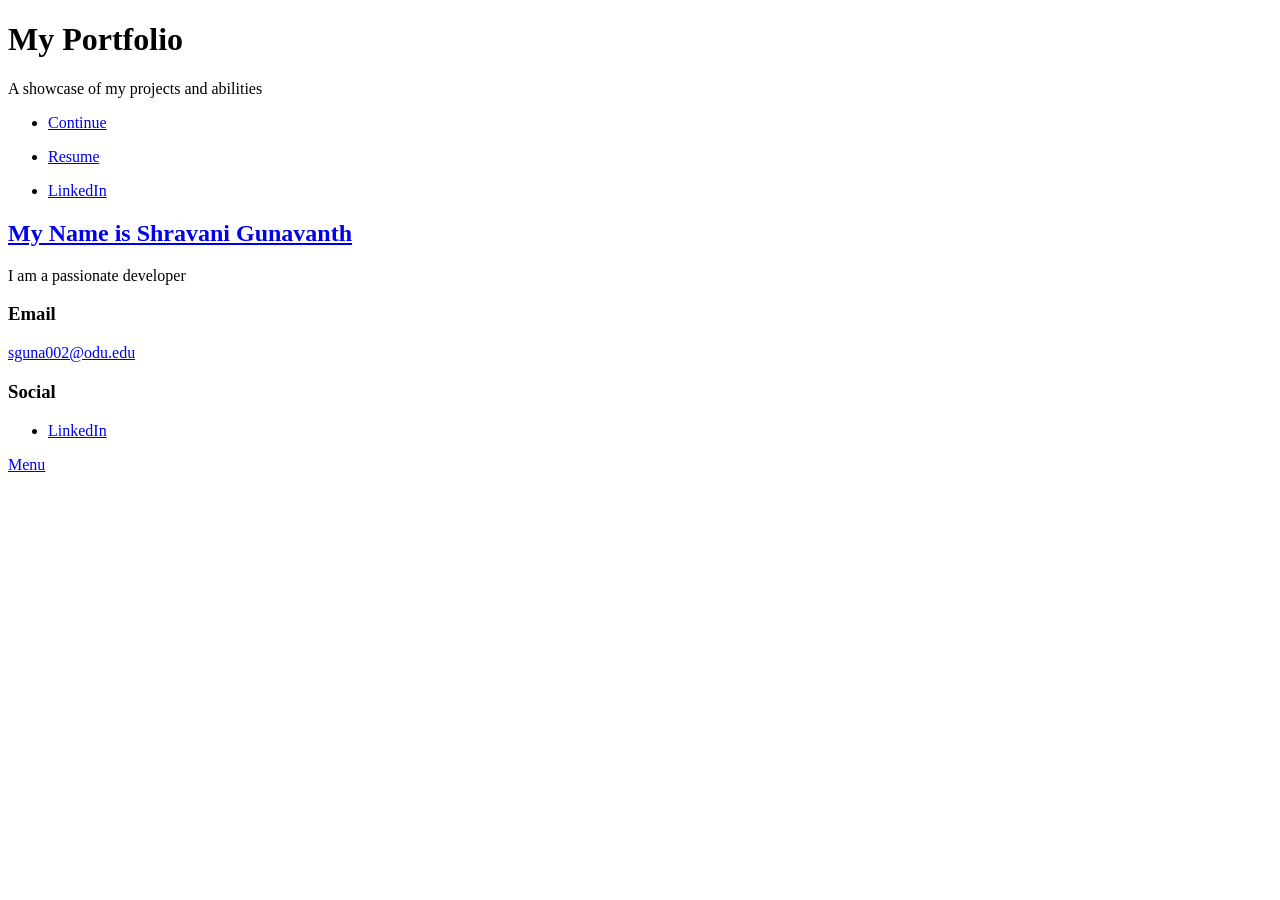
==== commit 2cb40982: "Update index.html" ====
--- a/index.html
+++ b/index.html
@@ -1,12 +1,8 @@
 <!DOCTYPE HTML>
-<!--
-	Massively by HTML5 UP
-	html5up.net | @ajlkn
-	Free for personal and commercial use under the CCA 3.0 license (html5up.net/license)
--->
+
 <html>
 	<head>
-		<title>Massively by HTML5 UP</title>
+		<title>Shravani Gunavanth</title>
 		<meta charset="utf-8" />
 		<meta name="viewport" content="width=device-width, initial-scale=1, user-scalable=no" />
 		<link rel="stylesheet" href="assets/css/main.css" />
@@ -26,15 +22,10 @@
 						</ul>
 					</div>
 
-				<!-- Header -->
-					<header id="header">
-						<a href="index.html" class="logo">Massively</a>
-					</header>
-
 				<!-- Nav -->
 					<nav id="nav">
 						<ul class="links">
-							<li class="active"><a href="index.html">This is Massively</a></li>
+							<li class="active"><a href="index.html">Resume</a></li>
 						</ul>
 						<ul class="icons">
 							<li><a href="https://www.linkedin.com/in/shravanigunavanth/" class="icon brands fa-linkedin"><span class="label">LinkedIn</span></a></li>
@@ -54,74 +45,7 @@
 
 						<!-- Posts -->
 							<section class="posts">
-								<article>
-									<header>
-										<h2>Project 1</h2>
-									</header>
-									<a href="#" class="image fit"><img src="images/pic02.jpg" alt="" /></a>
-									<p>Donec eget ex magna. Interdum et malesuada fames ac ante ipsum primis in faucibus. Pellentesque venenatis dolor imperdiet dolor mattis sagittis magna etiam.</p>
-									<ul class="actions special">
-										<li><a href="#" class="button">Full Story</a></li>
-									</ul>
-								</article>
-								<article>
-									<header>
-										<h2><a href="#">Project 2</h2>
-									</header>
-									<a href="#" class="image fit"><img src="images/pic03.jpg" alt="" /></a>
-									<p>Donec eget ex magna. Interdum et malesuada fames ac ante ipsum primis in faucibus. Pellentesque venenatis dolor imperdiet dolor mattis sagittis magna etiam.</p>
-									<ul class="actions special">
-										<li><a href="#" class="button">Full Story</a></li>
-									</ul>
-								</article>
-								<article>
-									<header>
-										<span class="date">April 18, 2017</span>
-										<h2><a href="#">Ante mattis<br />
-										interdum dolor</a></h2>
-									</header>
-									<a href="#" class="image fit"><img src="images/pic04.jpg" alt="" /></a>
-									<p>Donec eget ex magna. Interdum et malesuada fames ac ante ipsum primis in faucibus. Pellentesque venenatis dolor imperdiet dolor mattis sagittis magna etiam.</p>
-									<ul class="actions special">
-										<li><a href="#" class="button">Full Story</a></li>
-									</ul>
-								</article>
-								<article>
-									<header>
-										<span class="date">April 14, 2017</span>
-										<h2><a href="#">Tempus sed<br />
-										nulla imperdiet</a></h2>
-									</header>
-									<a href="#" class="image fit"><img src="images/pic05.jpg" alt="" /></a>
-									<p>Donec eget ex magna. Interdum et malesuada fames ac ante ipsum primis in faucibus. Pellentesque venenatis dolor imperdiet dolor mattis sagittis magna etiam.</p>
-									<ul class="actions special">
-										<li><a href="#" class="button">Full Story</a></li>
-									</ul>
-								</article>
-								<article>
-									<header>
-										<span class="date">April 11, 2017</span>
-										<h2><a href="#">Odio magna<br />
-										sed consectetur</a></h2>
-									</header>
-									<a href="#" class="image fit"><img src="images/pic06.jpg" alt="" /></a>
-									<p>Donec eget ex magna. Interdum et malesuada fames ac ante ipsum primis in faucibus. Pellentesque venenatis dolor imperdiet dolor mattis sagittis magna etiam.</p>
-									<ul class="actions special">
-										<li><a href="#" class="button">Full Story</a></li>
-									</ul>
-								</article>
-								<article>
-									<header>
-										<span class="date">April 7, 2017</span>
-										<h2><a href="#">Augue lorem<br />
-										primis vestibulum</a></h2>
-									</header>
-									<a href="#" class="image fit"><img src="images/pic07.jpg" alt="" /></a>
-									<p>Donec eget ex magna. Interdum et malesuada fames ac ante ipsum primis in faucibus. Pellentesque venenatis dolor imperdiet dolor mattis sagittis magna etiam.</p>
-									<ul class="actions special">
-										<li><a href="#" class="button">Full Story</a></li>
-									</ul>
-								</article>
+				
 							</section>
 
 
@@ -133,18 +57,9 @@
 						
 						</section>
 						<section class="split contact">
-							<section class="alt">
-								<h3>Address</h3>
-								<p>1234 Somewhere Road #87257<br />
-								Nashville, TN 00000-0000</p>
-							</section>
-							<section>
-								<h3>Phone</h3>
-								<p><a href="#">(000) 000-0000</a></p>
-							</section>
 							<section>
 								<h3>Email</h3>
-								<p><a href="#">info@untitled.tld</a></p>
+								<p><a href="#">sguna002@odu.edu</a></p>
 							</section>
 							<section>
 								<h3>Social</h3>
@@ -155,11 +70,6 @@
 							</section>
 						</section>
 					</footer>
-
-				<!-- Copyright -->
-					<div id="copyright">
-						<ul><li>&copy; Untitled</li><li>Design: <a href="https://html5up.net">HTML5 UP</a></li></ul>
-					</div>
 
 			</div>
 
@@ -173,4 +83,4 @@
 			<script src="assets/js/main.js"></script>
 
 	</body>
-</html>+</html>
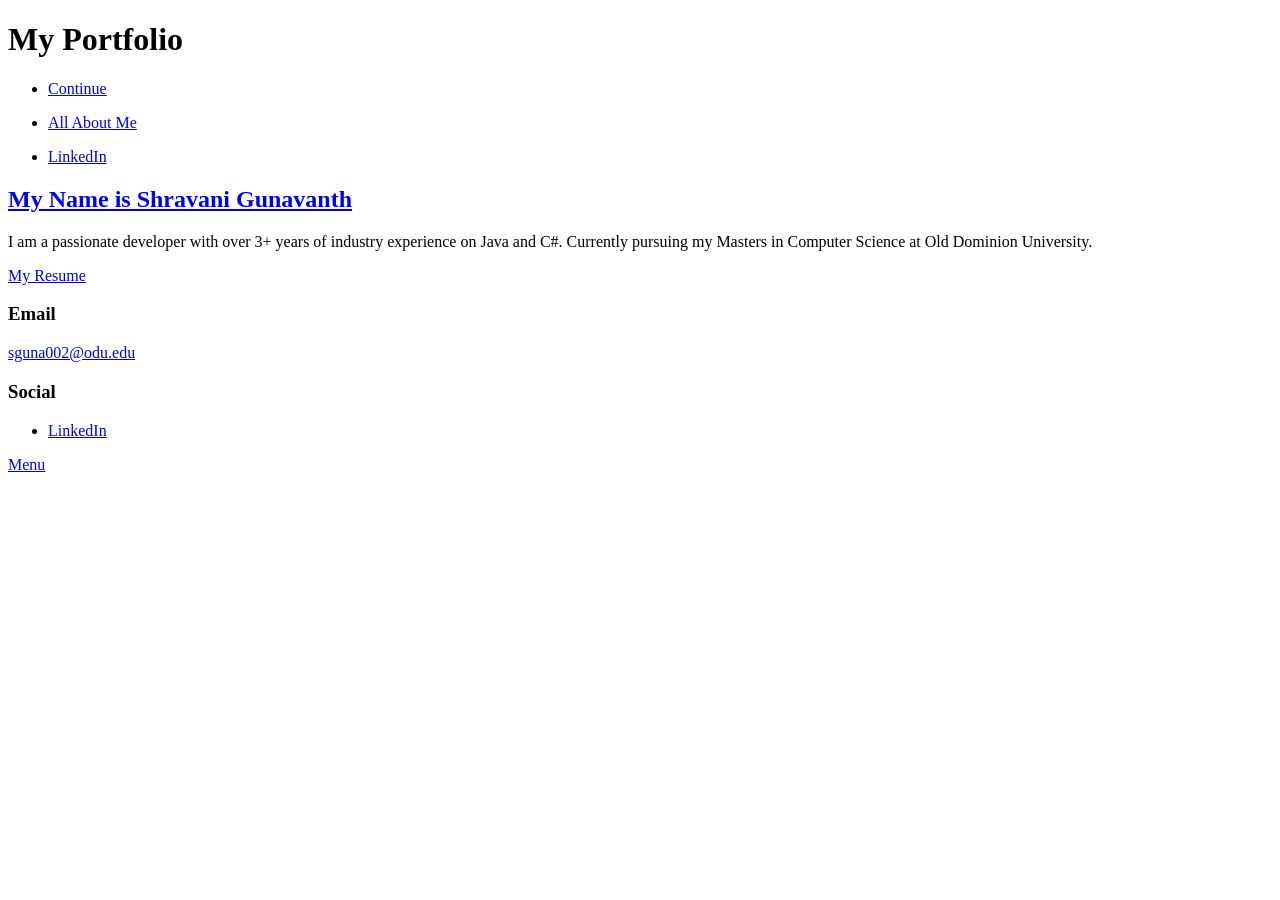
==== commit c6aee29e: "Update index.html" ====
--- a/index.html
+++ b/index.html
@@ -16,7 +16,7 @@
 				<!-- Intro -->
 					<div id="intro">
 						<h1>My Portfolio</h1>
-						<p>A showcase of my projects and abilities</p>
+						<!--<p>A showcase of my projects and abilities</p>-->
 						<ul class="actions">
 							<li><a href="#header" class="button icon solid solo fa-arrow-down scrolly">Continue</a></li>
 						</ul>
@@ -25,7 +25,7 @@
 				<!-- Nav -->
 					<nav id="nav">
 						<ul class="links">
-							<li class="active"><a href="index.html">Resume</a></li>
+							<li class="active"><a href="index.html">All About Me</a></li>
 						</ul>
 						<ul class="icons">
 							<li><a href="https://www.linkedin.com/in/shravanigunavanth/" class="icon brands fa-linkedin"><span class="label">LinkedIn</span></a></li>
@@ -39,7 +39,8 @@
 							<article class="post featured">
 								<header class="major">
 									<h2><a href="#">My Name is Shravani Gunavanth</a></h2>
-									<p>I am a passionate developer</p>
+									<p>I am a passionate developer with over 3+ years of industry experience on Java and C#. Currently pursuing my Masters in Computer Science at Old Dominion University.</p>
+									<a href="Resume.pdf">My Resume</a>
 								</header>
 							</article>
 
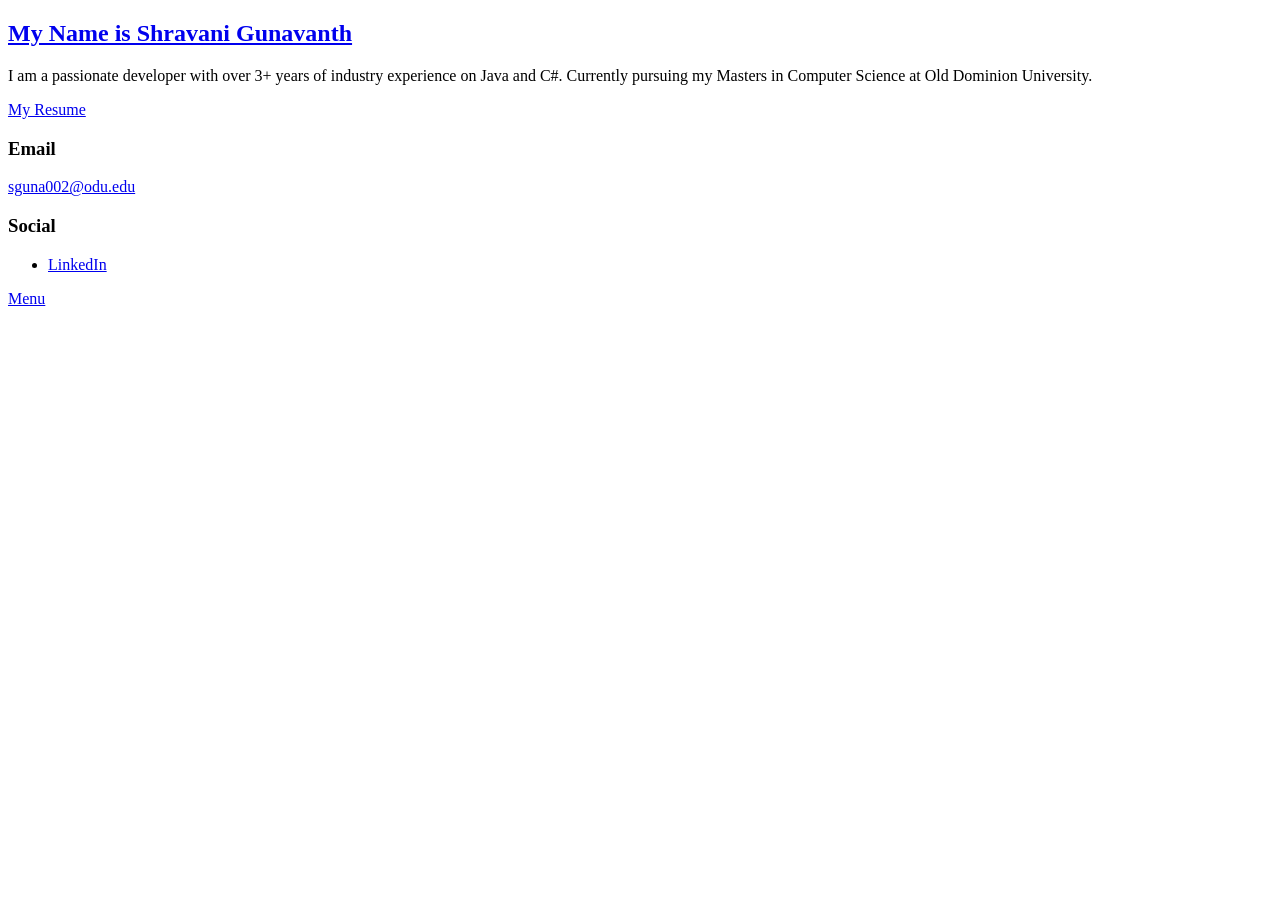
==== commit 5ba628a3: "Update index.html" ====
--- a/index.html
+++ b/index.html
@@ -11,26 +11,7 @@
 	<body class="is-preload">
 
 		<!-- Wrapper -->
-			<div id="wrapper" class="fade-in">
-
-				<!-- Intro -->
-					<div id="intro">
-						<h1>My Portfolio</h1>
-						<!--<p>A showcase of my projects and abilities</p>-->
-						<ul class="actions">
-							<li><a href="#header" class="button icon solid solo fa-arrow-down scrolly">Continue</a></li>
-						</ul>
-					</div>
-
-				<!-- Nav -->
-					<nav id="nav">
-						<ul class="links">
-							<li class="active"><a href="index.html">All About Me</a></li>
-						</ul>
-						<ul class="icons">
-							<li><a href="https://www.linkedin.com/in/shravanigunavanth/" class="icon brands fa-linkedin"><span class="label">LinkedIn</span></a></li>
-						</ul>
-					</nav>
+			<div id="wrapper">
 
 				<!-- Main -->
 					<div id="main">
@@ -85,3 +66,5 @@
 
 	</body>
 </html>
+
+
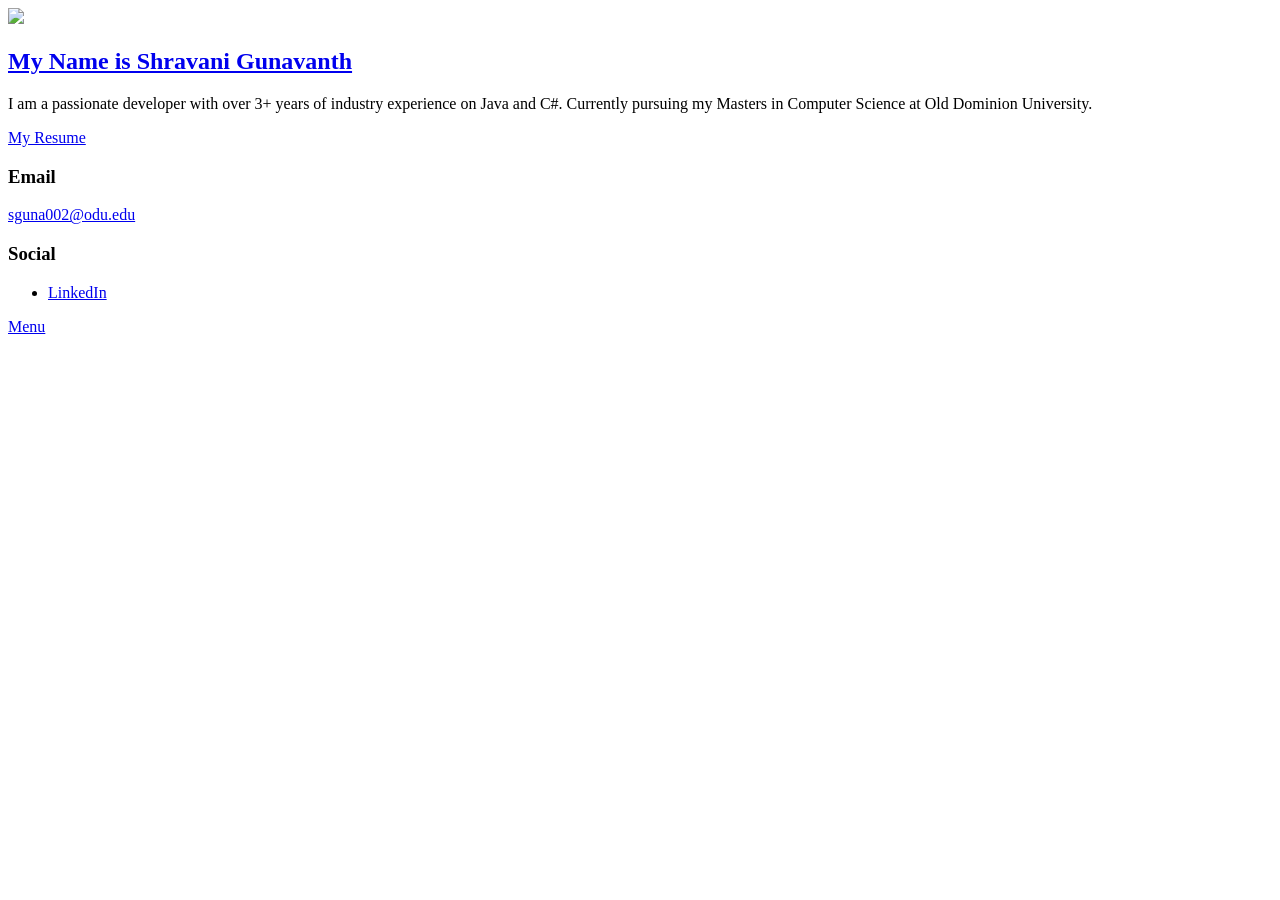
==== commit 0a09b7c7: "Update index.html" ====
--- a/index.html
+++ b/index.html
@@ -19,6 +19,7 @@
 						<!-- Featured Post -->
 							<article class="post featured">
 								<header class="major">
+									<img src="MyPic.jpg" height="350">
 									<h2><a href="#">My Name is Shravani Gunavanth</a></h2>
 									<p>I am a passionate developer with over 3+ years of industry experience on Java and C#. Currently pursuing my Masters in Computer Science at Old Dominion University.</p>
 									<a href="Resume.pdf">My Resume</a>
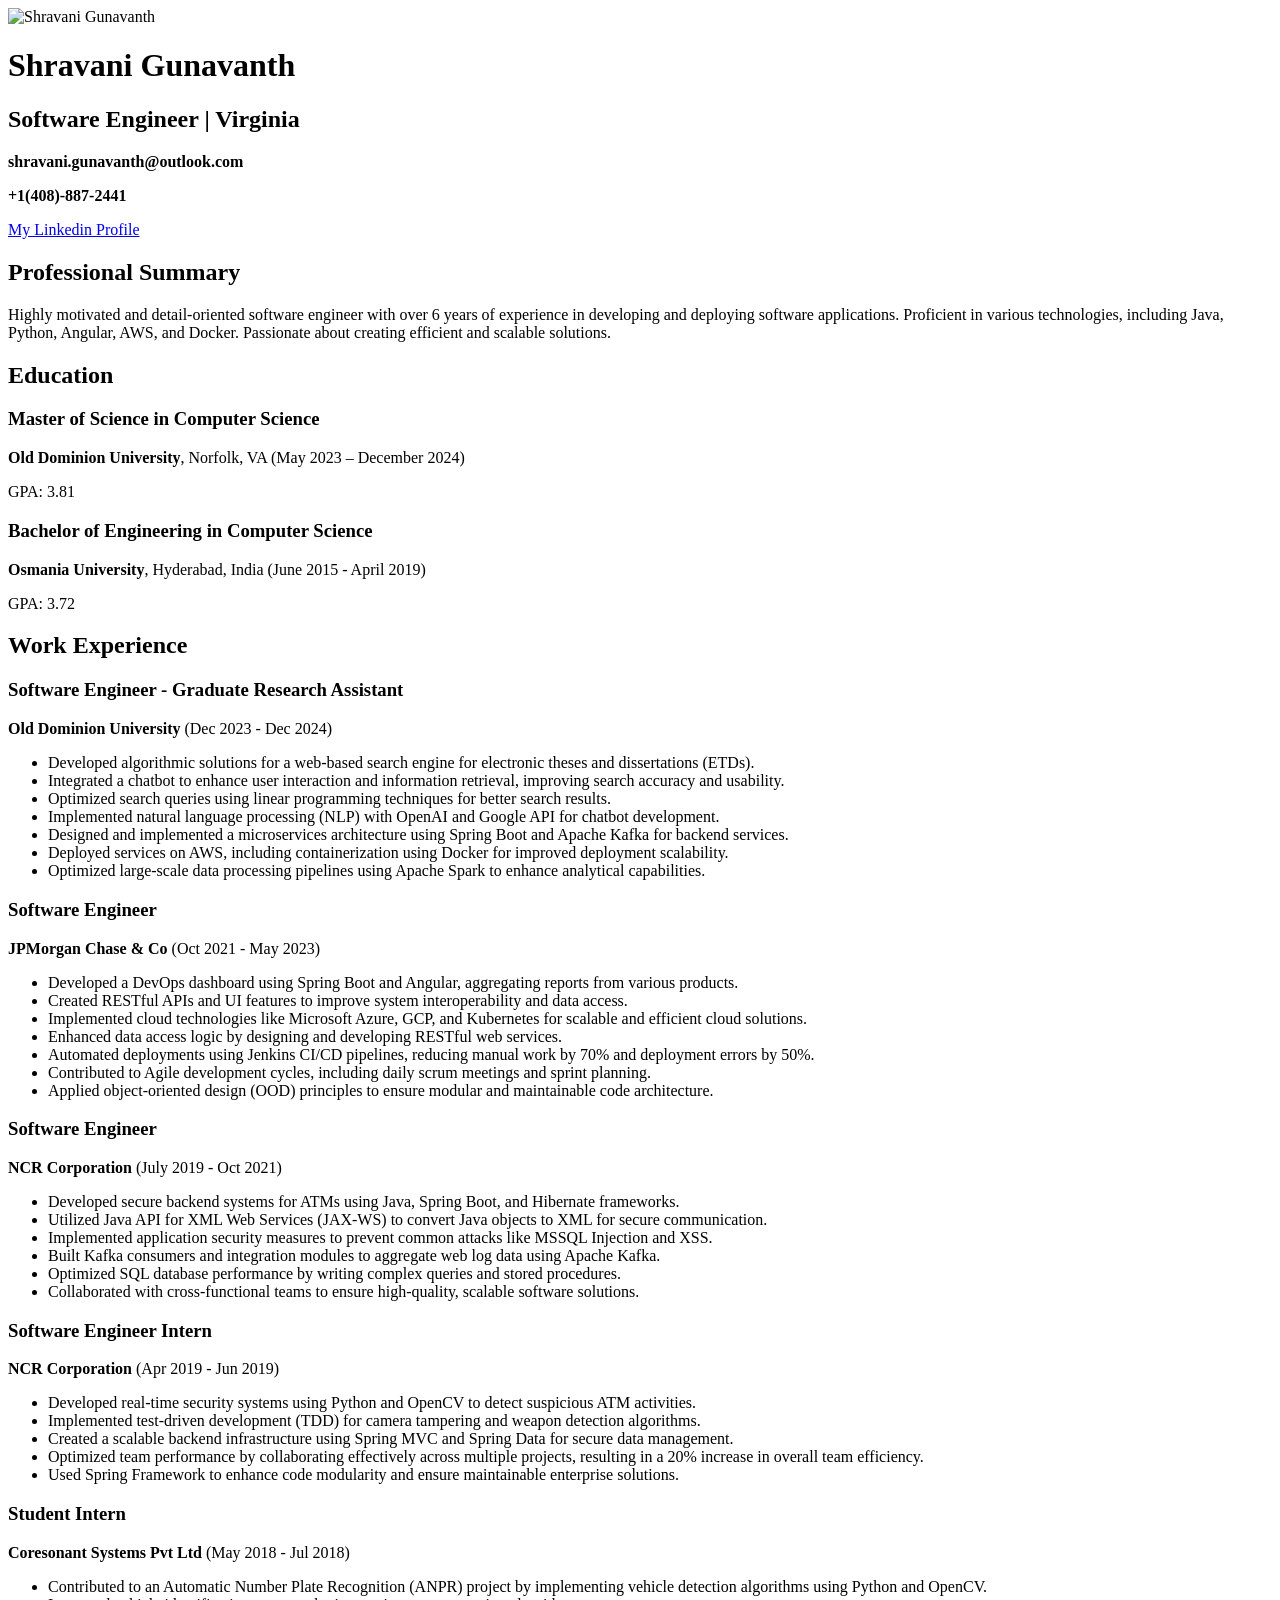
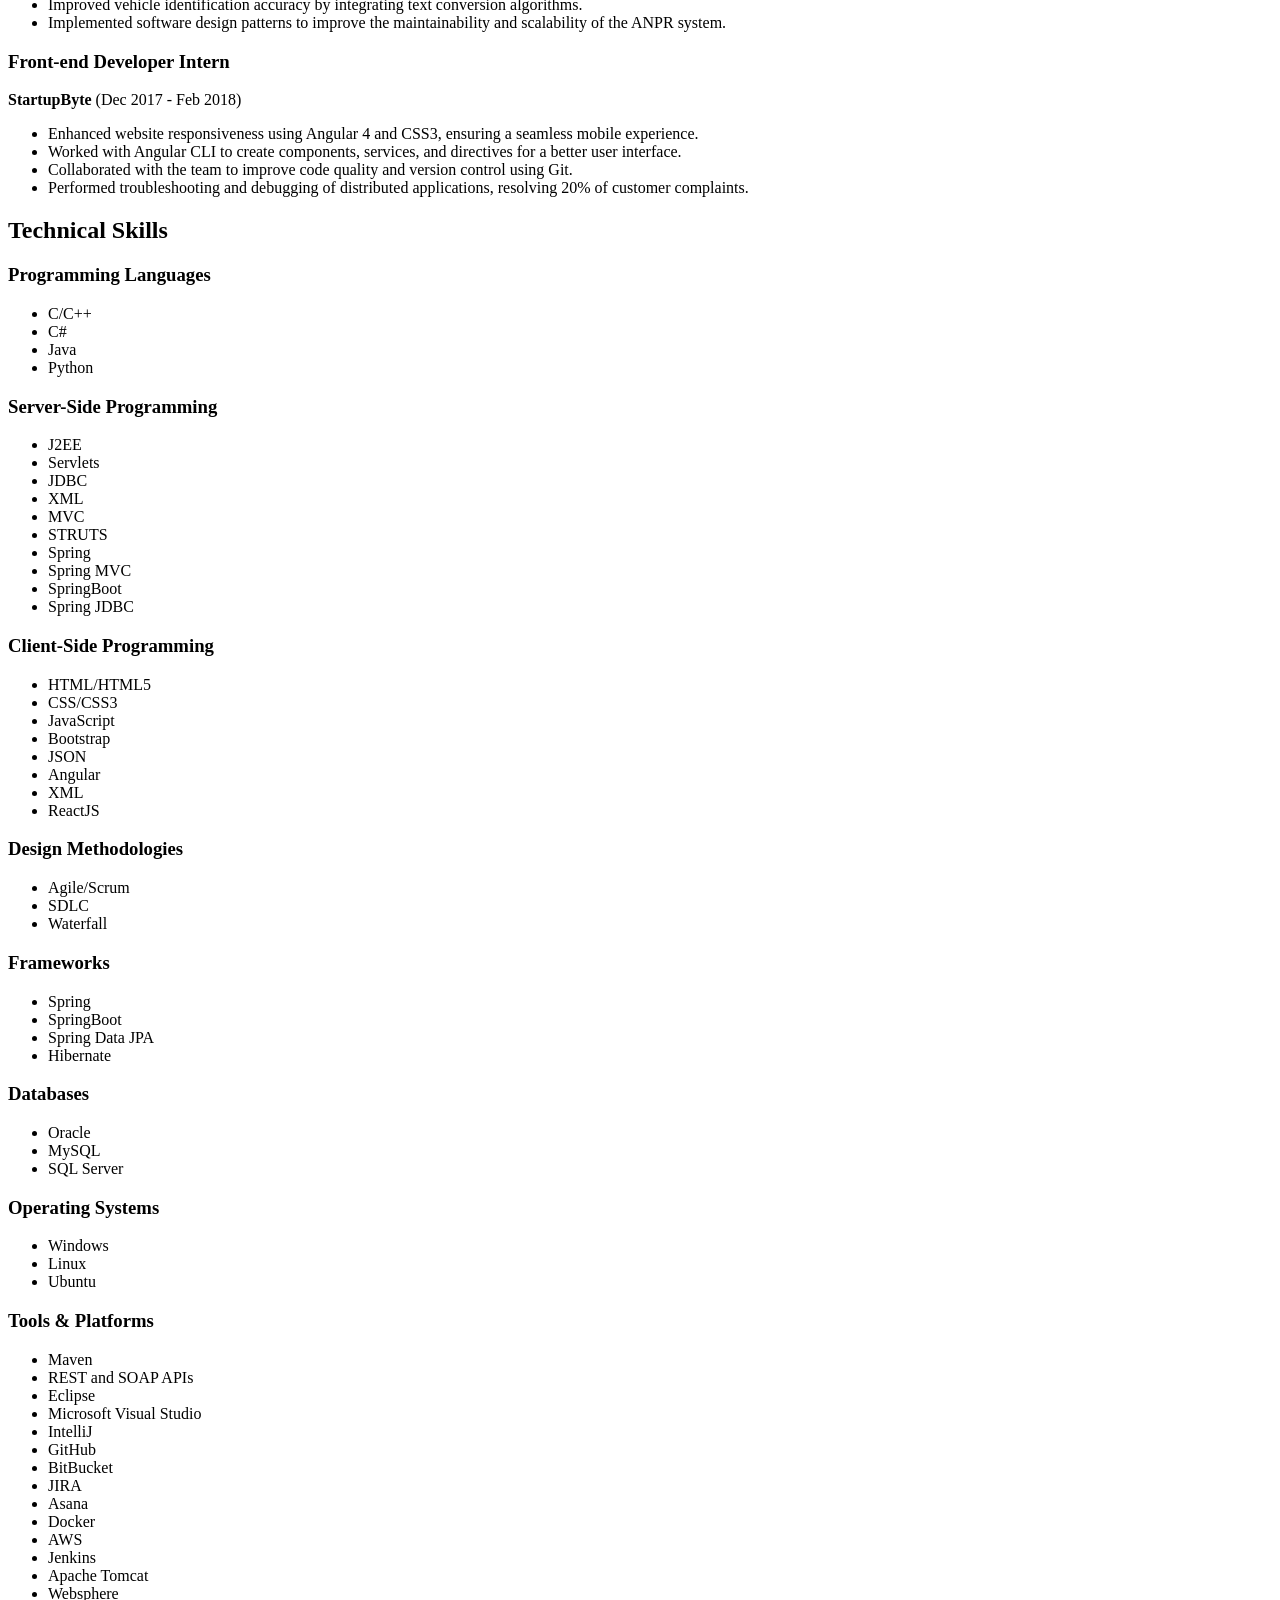
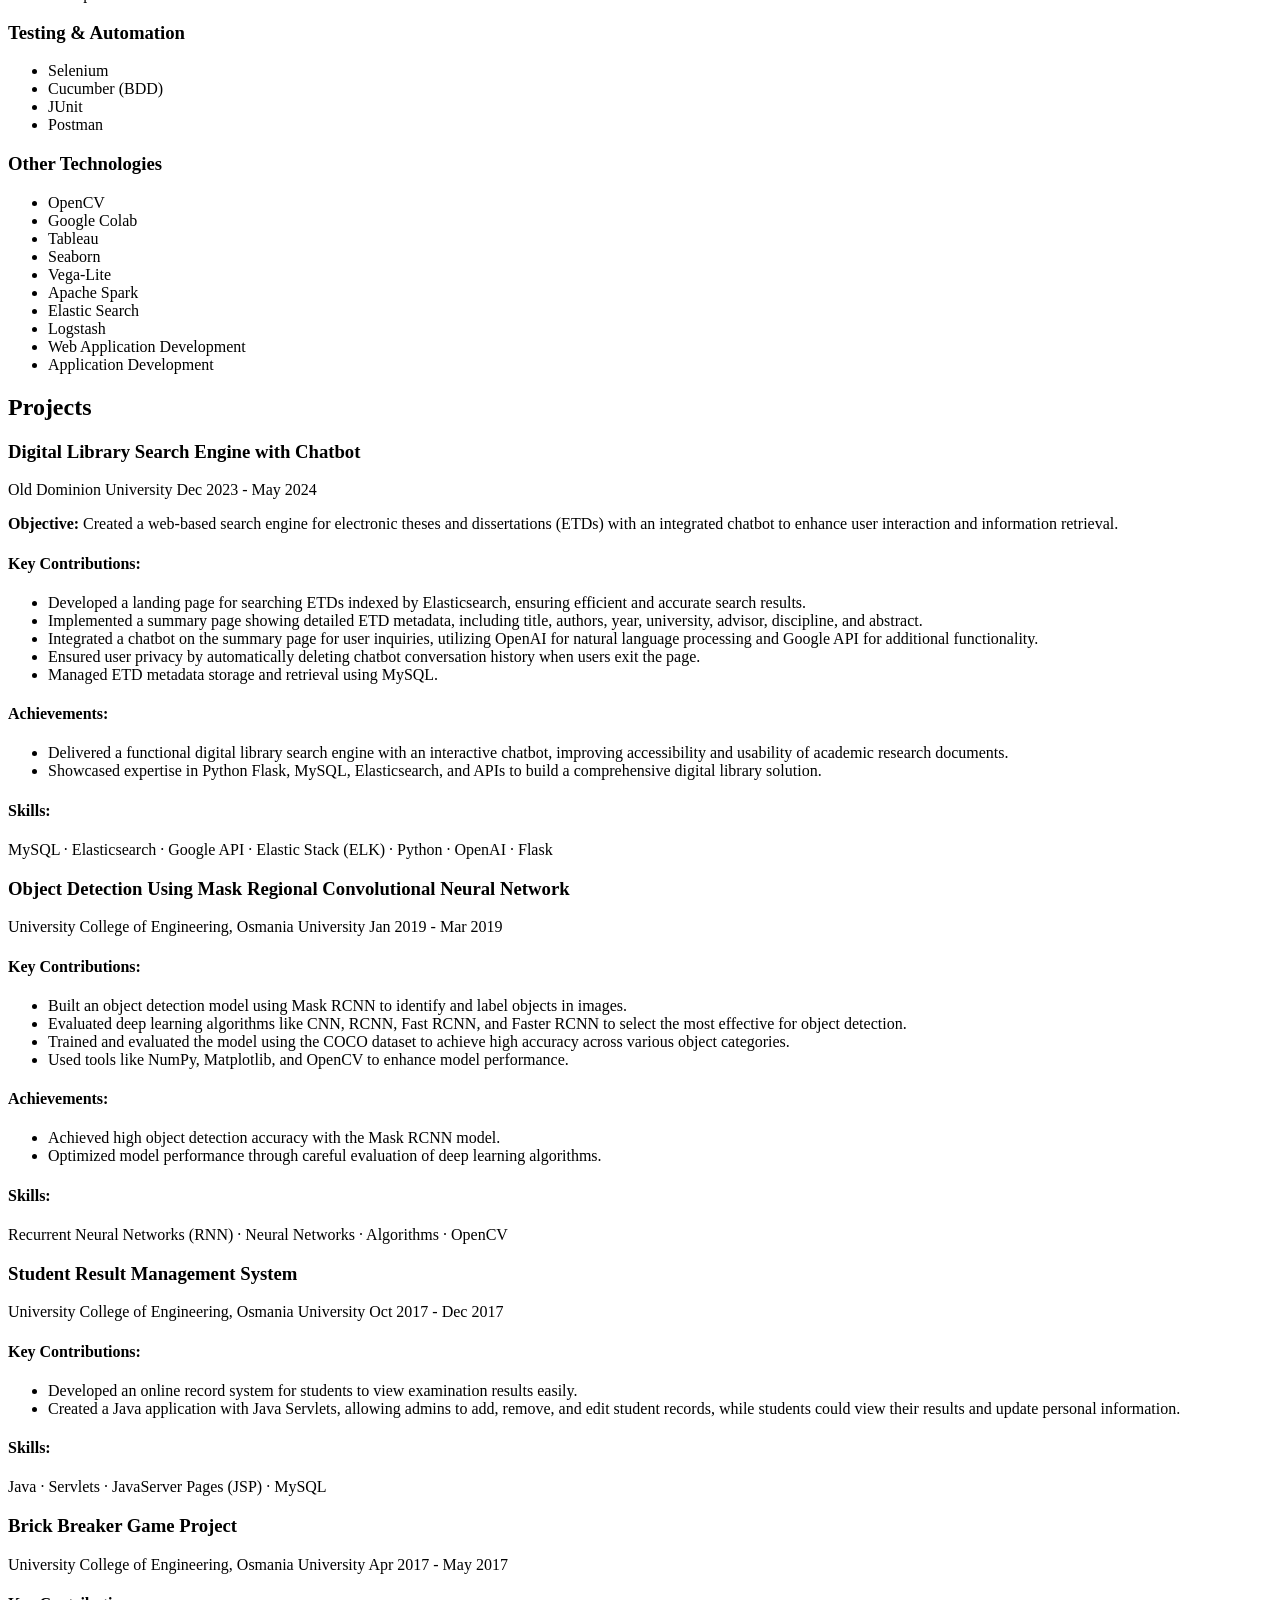
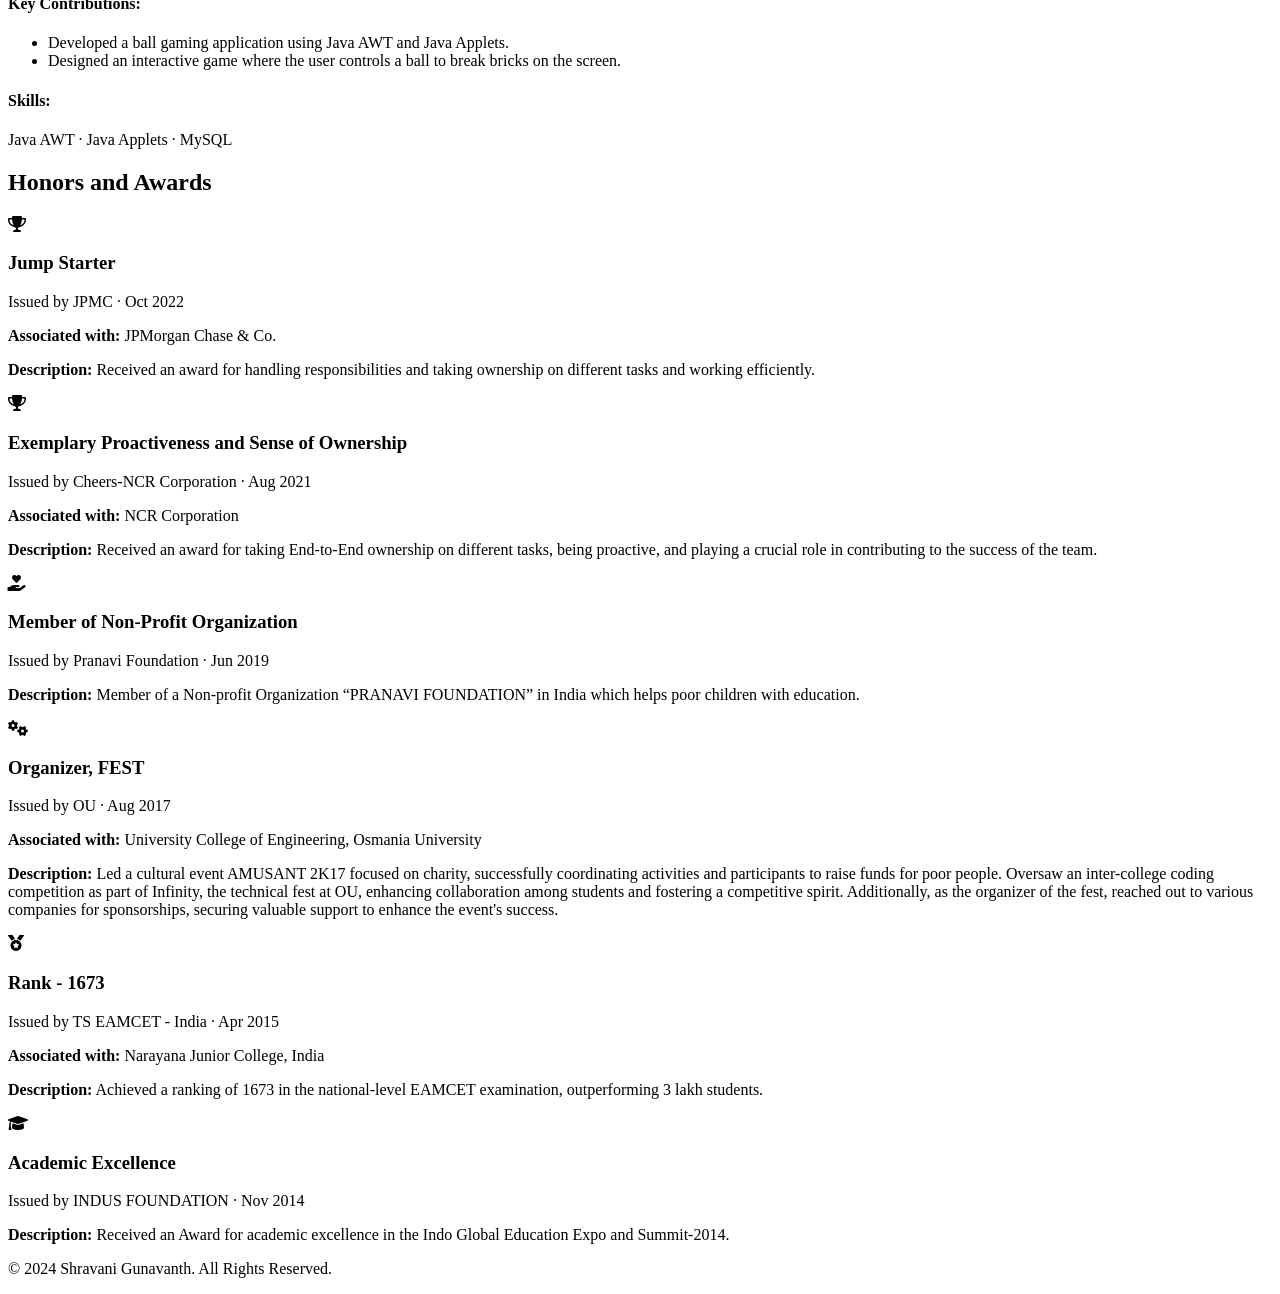
==== commit ffa8c875: "Add files via upload" ====
--- a/index.html
+++ b/index.html
@@ -1,71 +1,503 @@
-<!DOCTYPE HTML>
-
-<html>
-	<head>
-		<title>Shravani Gunavanth</title>
-		<meta charset="utf-8" />
-		<meta name="viewport" content="width=device-width, initial-scale=1, user-scalable=no" />
-		<link rel="stylesheet" href="assets/css/main.css" />
-		<noscript><link rel="stylesheet" href="assets/css/noscript.css" /></noscript>
-	</head>
-	<body class="is-preload">
-
-		<!-- Wrapper -->
-			<div id="wrapper">
-
-				<!-- Main -->
-					<div id="main">
-
-						<!-- Featured Post -->
-							<article class="post featured">
-								<header class="major">
-									<img src="MyPic.jpg" height="350">
-									<h2><a href="#">My Name is Shravani Gunavanth</a></h2>
-									<p>I am a passionate developer with over 3+ years of industry experience on Java and C#. Currently pursuing my Masters in Computer Science at Old Dominion University.</p>
-									<a href="Resume.pdf">My Resume</a>
-								</header>
-							</article>
-
-						<!-- Posts -->
-							<section class="posts">
-				
-							</section>
-
-
-					</div>
-
-				<!-- Footer -->
-					<footer id="footer">
-						<section>
-						
-						</section>
-						<section class="split contact">
-							<section>
-								<h3>Email</h3>
-								<p><a href="#">sguna002@odu.edu</a></p>
-							</section>
-							<section>
-								<h3>Social</h3>
-								<ul class="icons alt">
-									<li><a href="https://www.linkedin.com/in/shravanigunavanth/" class="icon brands fa-linkedin"><span class="label">LinkedIn</span></a></li>
-					
-								</ul>
-							</section>
-						</section>
-					</footer>
-
-			</div>
-
-		<!-- Scripts -->
-			<script src="assets/js/jquery.min.js"></script>
-			<script src="assets/js/jquery.scrollex.min.js"></script>
-			<script src="assets/js/jquery.scrolly.min.js"></script>
-			<script src="assets/js/browser.min.js"></script>
-			<script src="assets/js/breakpoints.min.js"></script>
-			<script src="assets/js/util.js"></script>
-			<script src="assets/js/main.js"></script>
-
-	</body>
+<!DOCTYPE html>
+<html lang="en">
+
+<head>
+    <meta charset="UTF-8">
+    <meta name="viewport" content="width=device-width, initial-scale=1.0">
+    <meta http-equiv="X-UA-Compatible" content="ie=edge">
+    <title>Shravani Gunavanth - Software Engineer</title>
+    <link href="https://fonts.googleapis.com/css2?family=Roboto:wght@300;400;500;700&display=swap" rel="stylesheet">
+    <link rel="stylesheet" href="assets/css/main.css">
+    <!-- Font Awesome CDN -->
+    <link rel="stylesheet" href="https://cdnjs.cloudflare.com/ajax/libs/font-awesome/6.0.0-beta3/css/all.min.css" />
+
+</head>
+
+<body>
+
+    <!-- Header -->
+    <header class="header">
+        <div class="container">
+            <div class="profile-header">
+                <div class="profile-photo">
+                    <img src="images/IMG_7745.jpeg" alt="Shravani Gunavanth">
+                </div>
+                <div class="profile-details">
+                    <h1><strong>Shravani Gunavanth</strong></h1>
+                    <h2>Software Engineer | Virginia</h2>
+                    <p><strong>shravani.gunavanth@outlook.com</strong></p>
+                    <p><strong>+1(408)-887-2441</strong> </p>
+                    <p><a href= "https://www.linkedin.com/in/shravanigunavanth/" target="_blank"> My Linkedin Profile </a></p>
+                </div>
+            </div>
+        </div>
+    </header>
+
+    <!-- Professional Summary -->
+    <section id="summary" class="section">
+        <div class="container">
+            <h2>Professional Summary</h2>
+            <p>Highly motivated and detail-oriented software engineer with over 6 years of experience in developing and deploying software applications. Proficient in various technologies, including Java, Python, Angular, AWS, and Docker. Passionate about creating efficient and scalable solutions.</p>
+        </div>
+    </section>
+
+    <!-- Education Section -->
+    <section id="education" class="section">
+        <div class="container">
+            <h2>Education</h2>
+            <div class="education-item">
+                <h3>Master of Science in Computer Science</h3>
+                <p><strong>Old Dominion University</strong>, Norfolk, VA (May 2023 – December 2024)</p>
+                <p>GPA: 3.81</p>
+            </div>
+            <div class="education-item">
+                <h3>Bachelor of Engineering in Computer Science</h3>
+                <p><strong>Osmania University</strong>, Hyderabad, India (June 2015 - April 2019)</p>
+                <p>GPA: 3.72</p>
+            </div>
+        </div>
+    </section>
+    <section id="experience" class="section experience">
+      <div class="container">
+          <h2>Work Experience</h2>
+  
+          <!-- Job Experience 1 -->
+          <div class="job">
+              <div class="job-header">
+                  <h3>Software Engineer - Graduate Research Assistant</h3>
+                  <p class="job-duration"><strong>Old Dominion University</strong> (Dec 2023 - Dec 2024)</p>
+              </div>
+              <ul>
+                  <li>Developed algorithmic solutions for a web-based search engine for electronic theses and dissertations (ETDs).</li>
+                  <li>Integrated a chatbot to enhance user interaction and information retrieval, improving search accuracy and usability.</li>
+                  <li>Optimized search queries using linear programming techniques for better search results.</li>
+                  <li>Implemented natural language processing (NLP) with OpenAI and Google API for chatbot development.</li>
+                  <li>Designed and implemented a microservices architecture using Spring Boot and Apache Kafka for backend services.</li>
+                  <li>Deployed services on AWS, including containerization using Docker for improved deployment scalability.</li>
+                  <li>Optimized large-scale data processing pipelines using Apache Spark to enhance analytical capabilities.</li>
+              </ul>
+          </div>
+  
+          <!-- Job Experience 2 -->
+          <div class="job">
+              <div class="job-header">
+                  <h3>Software Engineer</h3>
+                  <p class="job-duration"><strong>JPMorgan Chase & Co</strong> (Oct 2021 - May 2023)</p>
+              </div>
+              <ul>
+                  <li>Developed a DevOps dashboard using Spring Boot and Angular, aggregating reports from various products.</li>
+                  <li>Created RESTful APIs and UI features to improve system interoperability and data access.</li>
+                  <li>Implemented cloud technologies like Microsoft Azure, GCP, and Kubernetes for scalable and efficient cloud solutions.</li>
+                  <li>Enhanced data access logic by designing and developing RESTful web services.</li>
+                  <li>Automated deployments using Jenkins CI/CD pipelines, reducing manual work by 70% and deployment errors by 50%.</li>
+                  <li>Contributed to Agile development cycles, including daily scrum meetings and sprint planning.</li>
+                  <li>Applied object-oriented design (OOD) principles to ensure modular and maintainable code architecture.</li>
+              </ul>
+          </div>
+  
+          <!-- Job Experience 3 -->
+          <div class="job">
+              <div class="job-header">
+                  <h3>Software Engineer</h3>
+                  <p class="job-duration"><strong>NCR Corporation</strong> (July 2019 - Oct 2021)</p>
+              </div>
+              <ul>
+                  <li>Developed secure backend systems for ATMs using Java, Spring Boot, and Hibernate frameworks.</li>
+                  <li>Utilized Java API for XML Web Services (JAX-WS) to convert Java objects to XML for secure communication.</li>
+                  <li>Implemented application security measures to prevent common attacks like MSSQL Injection and XSS.</li>
+                  <li>Built Kafka consumers and integration modules to aggregate web log data using Apache Kafka.</li>
+                  <li>Optimized SQL database performance by writing complex queries and stored procedures.</li>
+                  <li>Collaborated with cross-functional teams to ensure high-quality, scalable software solutions.</li>
+              </ul>
+          </div>
+  
+          <!-- Job Experience 4 -->
+          <div class="job">
+              <div class="job-header">
+                  <h3>Software Engineer Intern</h3>
+                  <p class="job-duration"><strong>NCR Corporation</strong> (Apr 2019 - Jun 2019)</p>
+              </div>
+              <ul>
+                  <li>Developed real-time security systems using Python and OpenCV to detect suspicious ATM activities.</li>
+                  <li>Implemented test-driven development (TDD) for camera tampering and weapon detection algorithms.</li>
+                  <li>Created a scalable backend infrastructure using Spring MVC and Spring Data for secure data management.</li>
+                  <li>Optimized team performance by collaborating effectively across multiple projects, resulting in a 20% increase in overall team efficiency.</li>
+                  <li>Used Spring Framework to enhance code modularity and ensure maintainable enterprise solutions.</li>
+              </ul>
+          </div>
+  
+          <!-- Job Experience 5 -->
+          <div class="job">
+              <div class="job-header">
+                  <h3>Student Intern</h3>
+                  <p class="job-duration"><strong>Coresonant Systems Pvt Ltd</strong> (May 2018 - Jul 2018)</p>
+              </div>
+              <ul>
+                  <li>Contributed to an Automatic Number Plate Recognition (ANPR) project by implementing vehicle detection algorithms using Python and OpenCV.</li>
+                  <li>Improved vehicle identification accuracy by integrating text conversion algorithms.</li>
+                  <li>Implemented software design patterns to improve the maintainability and scalability of the ANPR system.</li>
+              </ul>
+          </div>
+  
+          <!-- Job Experience 6 -->
+          <div class="job">
+              <div class="job-header">
+                  <h3>Front-end Developer Intern</h3>
+                  <p class="job-duration"><strong>StartupByte</strong> (Dec 2017 - Feb 2018)</p>
+              </div>
+              <ul>
+                  <li>Enhanced website responsiveness using Angular 4 and CSS3, ensuring a seamless mobile experience.</li>
+                  <li>Worked with Angular CLI to create components, services, and directives for a better user interface.</li>
+                  <li>Collaborated with the team to improve code quality and version control using Git.</li>
+                  <li>Performed troubleshooting and debugging of distributed applications, resolving 20% of customer complaints.</li>
+              </ul>
+          </div>
+      </div>
+  </section>
+  
+    <section id="skills" class="section skills">
+      <div class="container">
+          <h2>Technical Skills</h2>
+          <div class="skills-container">
+              <!-- Programming Languages -->
+              <div class="skills-category">
+                  <h3>Programming Languages</h3>
+                  <ul>
+                      <li>C/C++</li>
+                      <li>C#</li>
+                      <li>Java</li>
+                      <li>Python</li>
+                  </ul>
+              </div>
+  
+              <!-- Server-Side Programming -->
+              <div class="skills-category">
+                  <h3>Server-Side Programming</h3>
+                  <ul>
+                      <li>J2EE</li>
+                      <li>Servlets</li>
+                      <li>JDBC</li>
+                      <li>XML</li>
+                      <li>MVC</li>
+                      <li>STRUTS</li>
+                      <li>Spring</li>
+                      <li>Spring MVC</li>
+                      <li>SpringBoot</li>
+                      <li>Spring JDBC</li>
+                  </ul>
+              </div>
+  
+              <!-- Client-Side Programming -->
+              <div class="skills-category">
+                  <h3>Client-Side Programming</h3>
+                  <ul>
+                      <li>HTML/HTML5</li>
+                      <li>CSS/CSS3</li>
+                      <li>JavaScript</li>
+                      <li>Bootstrap</li>
+                      <li>JSON</li>
+                      <li>Angular</li>
+                      <li>XML</li>
+                      <li>ReactJS</li>
+                  </ul>
+              </div>
+  
+              <!-- Design Methodologies -->
+              <div class="skills-category">
+                  <h3>Design Methodologies</h3>
+                  <ul>
+                      <li>Agile/Scrum</li>
+                      <li>SDLC</li>
+                      <li>Waterfall</li>
+                  </ul>
+              </div>
+  
+              <!-- Frameworks -->
+              <div class="skills-category">
+                  <h3>Frameworks</h3>
+                  <ul>
+                      <li>Spring</li>
+                      <li>SpringBoot</li>
+                      <li>Spring Data JPA</li>
+                      <li>Hibernate</li>
+                  </ul>
+              </div>
+  
+              <!-- Databases -->
+              <div class="skills-category">
+                  <h3>Databases</h3>
+                  <ul>
+                      <li>Oracle</li>
+                      <li>MySQL</li>
+                      <li>SQL Server</li>
+                  </ul>
+              </div>
+  
+              <!-- Operating Systems -->
+              <div class="skills-category">
+                  <h3>Operating Systems</h3>
+                  <ul>
+                      <li>Windows</li>
+                      <li>Linux</li>
+                      <li>Ubuntu</li>
+                  </ul>
+              </div>
+  
+              <!-- Tools & Platforms -->
+              <div class="skills-category">
+                  <h3>Tools & Platforms</h3>
+                  <ul>
+                      <li>Maven</li>
+                      <li>REST and SOAP APIs</li>
+                      <li>Eclipse</li>
+                      <li>Microsoft Visual Studio</li>
+                      <li>IntelliJ</li>
+                      <li>GitHub</li>
+                      <li>BitBucket</li>
+                      <li>JIRA</li>
+                      <li>Asana</li>
+                      <li>Docker</li>
+                      <li>AWS</li>
+                      <li>Jenkins</li>
+                      <li>Apache Tomcat</li>
+                      <li>Websphere</li>
+                  </ul>
+              </div>
+  
+              <!-- Testing & Automation -->
+              <div class="skills-category">
+                  <h3>Testing & Automation</h3>
+                  <ul>
+                      <li>Selenium</li>
+                      <li>Cucumber (BDD)</li>
+                      <li>JUnit</li>
+                      <li>Postman</li>
+                  </ul>
+              </div>
+  
+              <!-- Other Technologies -->
+              <div class="skills-category">
+                  <h3>Other Technologies</h3>
+                  <ul>
+                      <li>OpenCV</li>
+                      <li>Google Colab</li>
+                      <li>Tableau</li>
+                      <li>Seaborn</li>
+                      <li>Vega-Lite</li>
+                      <li>Apache Spark</li>
+                      <li>Elastic Search</li>
+                      <li>Logstash</li>
+                      <li>Web Application Development</li>
+                      <li>Application Development</li>
+                  </ul>
+              </div>
+          </div>
+      </div>
+  </section>
+  <section id="projects" class="section projects">
+    <div class="container">
+        <h2>Projects</h2>
+
+        <div class="project-cards-container"> <!-- This wrapper will help with layout -->
+            <!-- Project 1 -->
+            <div class="project card">
+                <div class="card-header" onclick="toggleCard(1)">
+                    <h3>Digital Library Search Engine with Chatbot</h3>
+                    <p class="project-duration">Old Dominion University <span class="date-range">Dec 2023 - May 2024</span></p>
+                </div>
+                <div class="card-body" id="project-1">
+                    <p class="project-objective"><strong>Objective:</strong> Created a web-based search engine for electronic theses and dissertations (ETDs) with an integrated chatbot to enhance user interaction and information retrieval.</p>
+                    <h4>Key Contributions:</h4>
+                    <ul>
+                        <li>Developed a landing page for searching ETDs indexed by Elasticsearch, ensuring efficient and accurate search results.</li>
+                        <li>Implemented a summary page showing detailed ETD metadata, including title, authors, year, university, advisor, discipline, and abstract.</li>
+                        <li>Integrated a chatbot on the summary page for user inquiries, utilizing OpenAI for natural language processing and Google API for additional functionality.</li>
+                        <li>Ensured user privacy by automatically deleting chatbot conversation history when users exit the page.</li>
+                        <li>Managed ETD metadata storage and retrieval using MySQL.</li>
+                    </ul>
+                    <h4>Achievements:</h4>
+                    <ul>
+                        <li>Delivered a functional digital library search engine with an interactive chatbot, improving accessibility and usability of academic research documents.</li>
+                        <li>Showcased expertise in Python Flask, MySQL, Elasticsearch, and APIs to build a comprehensive digital library solution.</li>
+                    </ul>
+                    <h4>Skills:</h4>
+                    <p>MySQL · Elasticsearch · Google API · Elastic Stack (ELK) · Python · OpenAI · Flask</p>
+                </div>
+            </div>
+
+            <!-- Project 2 -->
+            <div class="project card">
+                <div class="card-header" onclick="toggleCard(2)">
+                    <h3>Object Detection Using Mask Regional Convolutional Neural Network</h3>
+                    <p class="project-duration">University College of Engineering, Osmania University <span class="date-range">Jan 2019 - Mar 2019</span></p>
+                </div>
+                <div class="card-body" id="project-2">
+                    <h4>Key Contributions:</h4>
+                    <ul>
+                        <li>Built an object detection model using Mask RCNN to identify and label objects in images.</li>
+                        <li>Evaluated deep learning algorithms like CNN, RCNN, Fast RCNN, and Faster RCNN to select the most effective for object detection.</li>
+                        <li>Trained and evaluated the model using the COCO dataset to achieve high accuracy across various object categories.</li>
+                        <li>Used tools like NumPy, Matplotlib, and OpenCV to enhance model performance.</li>
+                    </ul>
+                    <h4>Achievements:</h4>
+                    <ul>
+                        <li>Achieved high object detection accuracy with the Mask RCNN model.</li>
+                        <li>Optimized model performance through careful evaluation of deep learning algorithms.</li>
+                    </ul>
+                    <h4>Skills:</h4>
+                    <p>Recurrent Neural Networks (RNN) · Neural Networks · Algorithms · OpenCV</p>
+                </div>
+            </div>
+
+            <!-- Project 3 -->
+            <div class="project card">
+                <div class="card-header" onclick="toggleCard(3)">
+                    <h3>Student Result Management System</h3>
+                    <p class="project-duration">University College of Engineering, Osmania University <span class="date-range">Oct 2017 - Dec 2017</span></p>
+                </div>
+                <div class="card-body" id="project-3">
+                    <h4>Key Contributions:</h4>
+                    <ul>
+                        <li>Developed an online record system for students to view examination results easily.</li>
+                        <li>Created a Java application with Java Servlets, allowing admins to add, remove, and edit student records, while students could view their results and update personal information.</li>
+                    </ul>
+                    <h4>Skills:</h4>
+                    <p>Java · Servlets · JavaServer Pages (JSP) · MySQL</p>
+                </div>
+            </div>
+
+            <!-- Project 4 -->
+            <div class="project card">
+                <div class="card-header" onclick="toggleCard(4)">
+                    <h3>Brick Breaker Game Project</h3>
+                    <p class="project-duration">University College of Engineering, Osmania University <span class="date-range">Apr 2017 - May 2017</span></p>
+                </div>
+                <div class="card-body" id="project-4">
+                    <h4>Key Contributions:</h4>
+                    <ul>
+                        <li>Developed a ball gaming application using Java AWT and Java Applets.</li>
+                        <li>Designed an interactive game where the user controls a ball to break bricks on the screen.</li>
+                    </ul>
+                    <h4>Skills:</h4>
+                    <p>Java AWT · Java Applets · MySQL</p>
+                </div>
+            </div>
+        </div>
+    </div>
+</section>
+
+
+<section id="honors-awards" class="section honors-awards">
+  <div class="container">
+      <h2>Honors and Awards</h2>
+      
+      <div class="award-timeline">
+          <!-- Award 1 -->
+          <div class="award-item">
+              <div class="award-icon">
+                  <i class="fas fa-trophy"></i> <!-- Font Awesome Trophy Icon -->
+              </div>
+              <div class="award-details">
+                  <h3>Jump Starter</h3>
+                  <p class="award-issuer">Issued by JPMC · Oct 2022</p>
+                  <p><strong>Associated with:</strong> JPMorgan Chase & Co.</p>
+                  <p><strong>Description:</strong> Received an award for handling responsibilities and taking ownership on different tasks and working efficiently.</p>
+              </div>
+          </div>
+
+          <!-- Award 2 -->
+          <div class="award-item">
+              <div class="award-icon">
+                  <i class="fas fa-trophy"></i> <!-- Font Awesome Trophy Icon -->
+              </div>
+              <div class="award-details">
+                  <h3>Exemplary Proactiveness and Sense of Ownership</h3>
+                  <p class="award-issuer">Issued by Cheers-NCR Corporation · Aug 2021</p>
+                  <p><strong>Associated with:</strong> NCR Corporation</p>
+                  <p><strong>Description:</strong> Received an award for taking End-to-End ownership on different tasks, being proactive, and playing a crucial role in contributing to the success of the team.</p>
+              </div>
+          </div>
+
+          <!-- Award 3 -->
+          <div class="award-item">
+              <div class="award-icon">
+                  <i class="fas fa-hand-holding-heart"></i> <!-- Font Awesome Heart Hand Icon -->
+              </div>
+              <div class="award-details">
+                  <h3>Member of Non-Profit Organization</h3>
+                  <p class="award-issuer">Issued by Pranavi Foundation · Jun 2019</p>
+                  <p><strong>Description:</strong> Member of a Non-profit Organization “PRANAVI FOUNDATION” in India which helps poor children with education.</p>
+              </div>
+          </div>
+
+          <!-- Award 4 -->
+          <div class="award-item">
+              <div class="award-icon">
+                  <i class="fas fa-cogs"></i> <!-- Font Awesome Cogs Icon -->
+              </div>
+              <div class="award-details">
+                  <h3>Organizer, FEST</h3>
+                  <p class="award-issuer">Issued by OU · Aug 2017</p>
+                  <p><strong>Associated with:</strong> University College of Engineering, Osmania University</p>
+                  <p><strong>Description:</strong> Led a cultural event AMUSANT 2K17 focused on charity, successfully coordinating activities and participants to raise funds for poor people. Oversaw an inter-college coding competition as part of Infinity, the technical fest at OU, enhancing collaboration among students and fostering a competitive spirit. Additionally, as the organizer of the fest, reached out to various companies for sponsorships, securing valuable support to enhance the event's success.</p>
+              </div>
+          </div>
+
+          <!-- Award 5 -->
+          <div class="award-item">
+              <div class="award-icon">
+                  <i class="fas fa-medal"></i> <!-- Font Awesome Medal Icon -->
+              </div>
+              <div class="award-details">
+                  <h3>Rank - 1673</h3>
+                  <p class="award-issuer">Issued by TS EAMCET - India · Apr 2015</p>
+                  <p><strong>Associated with:</strong> Narayana Junior College, India</p>
+                  <p><strong>Description:</strong> Achieved a ranking of 1673 in the national-level EAMCET examination, outperforming 3 lakh students.</p>
+              </div>
+          </div>
+
+          <!-- Award 6 -->
+          <div class="award-item">
+              <div class="award-icon">
+                  <i class="fas fa-graduation-cap"></i> <!-- Font Awesome Graduation Cap Icon -->
+              </div>
+              <div class="award-details">
+                  <h3>Academic Excellence</h3>
+                  <p class="award-issuer">Issued by INDUS FOUNDATION · Nov 2014</p>
+                  <p><strong>Description:</strong> Received an Award for academic excellence in the Indo Global Education Expo and Summit-2014.</p>
+              </div>
+          </div>
+      </div>
+  </div>
+</section>
+
+
+    <!-- Footer -->
+    <footer>
+        <div class="container">
+            <p>© 2024 Shravani Gunavanth. All Rights Reserved.</p>
+        </div>
+    </footer>
+
+    <script>
+      // Smooth scroll for anchor links
+      document.querySelectorAll('a[href^="#"]').forEach(anchor => {
+          anchor.addEventListener('click', function (e) {
+              e.preventDefault();
+              document.querySelector(this.getAttribute('href')).scrollIntoView({
+                  behavior: 'smooth'
+              });
+          });
+      });
+  
+      // Toggle card visibility when clicked
+      function toggleCard(projectId) {
+          const cardBody = document.getElementById(`project-${projectId}`);
+          cardBody.classList.toggle('active'); // Toggles the active class
+      }
+    </script>
+</body>
+
 </html>
 
 
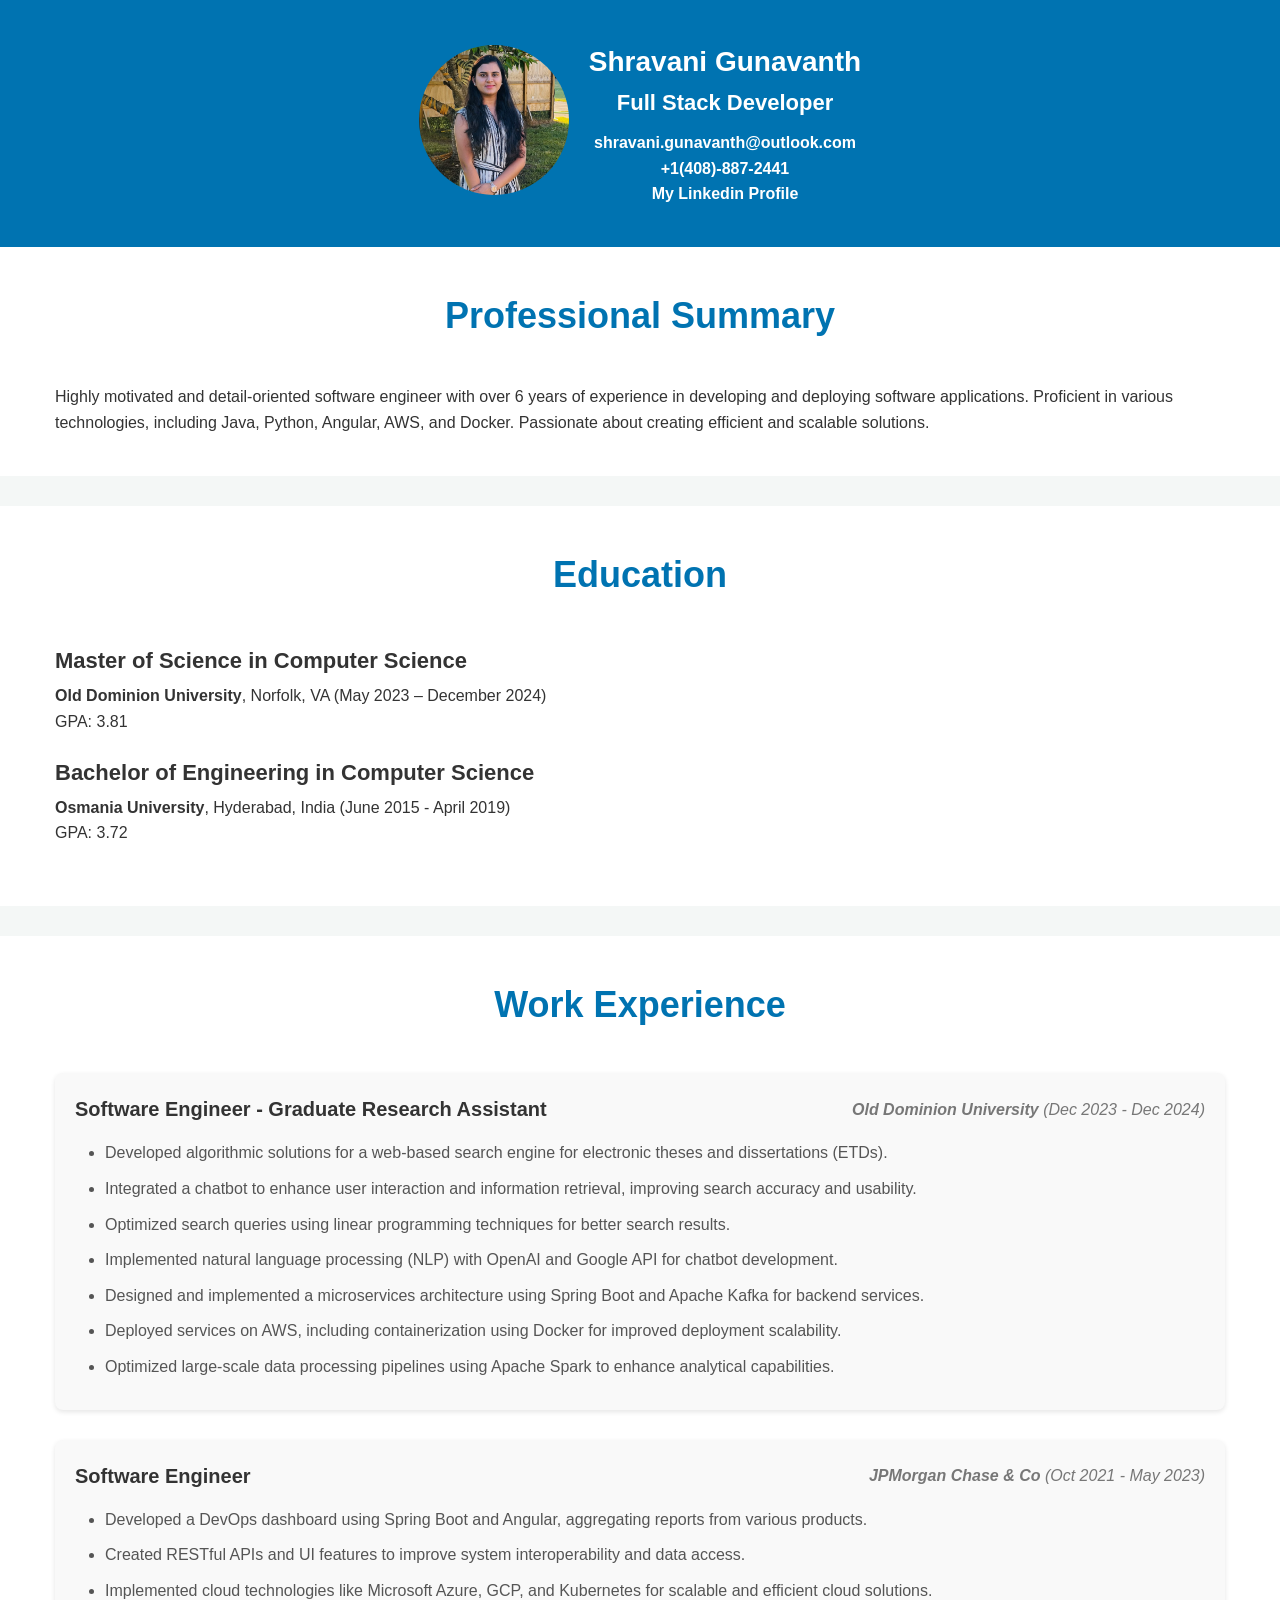
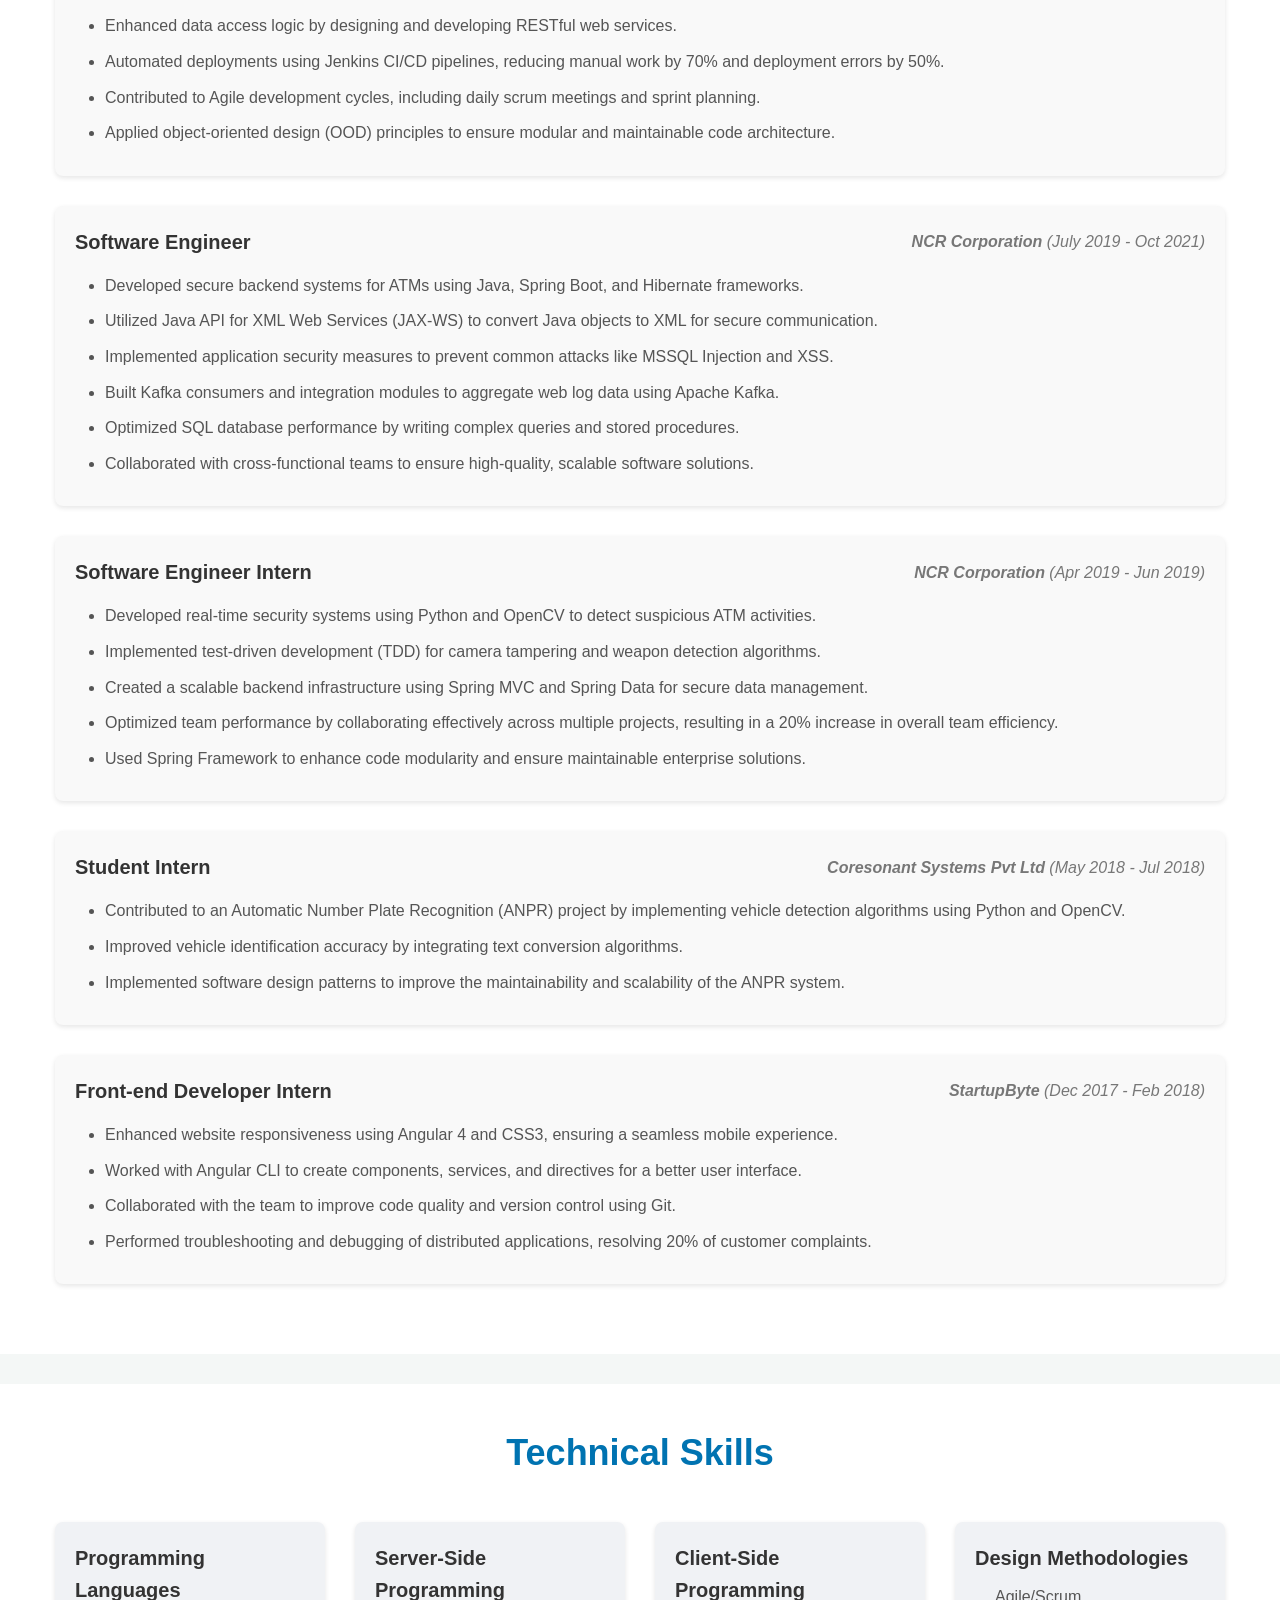
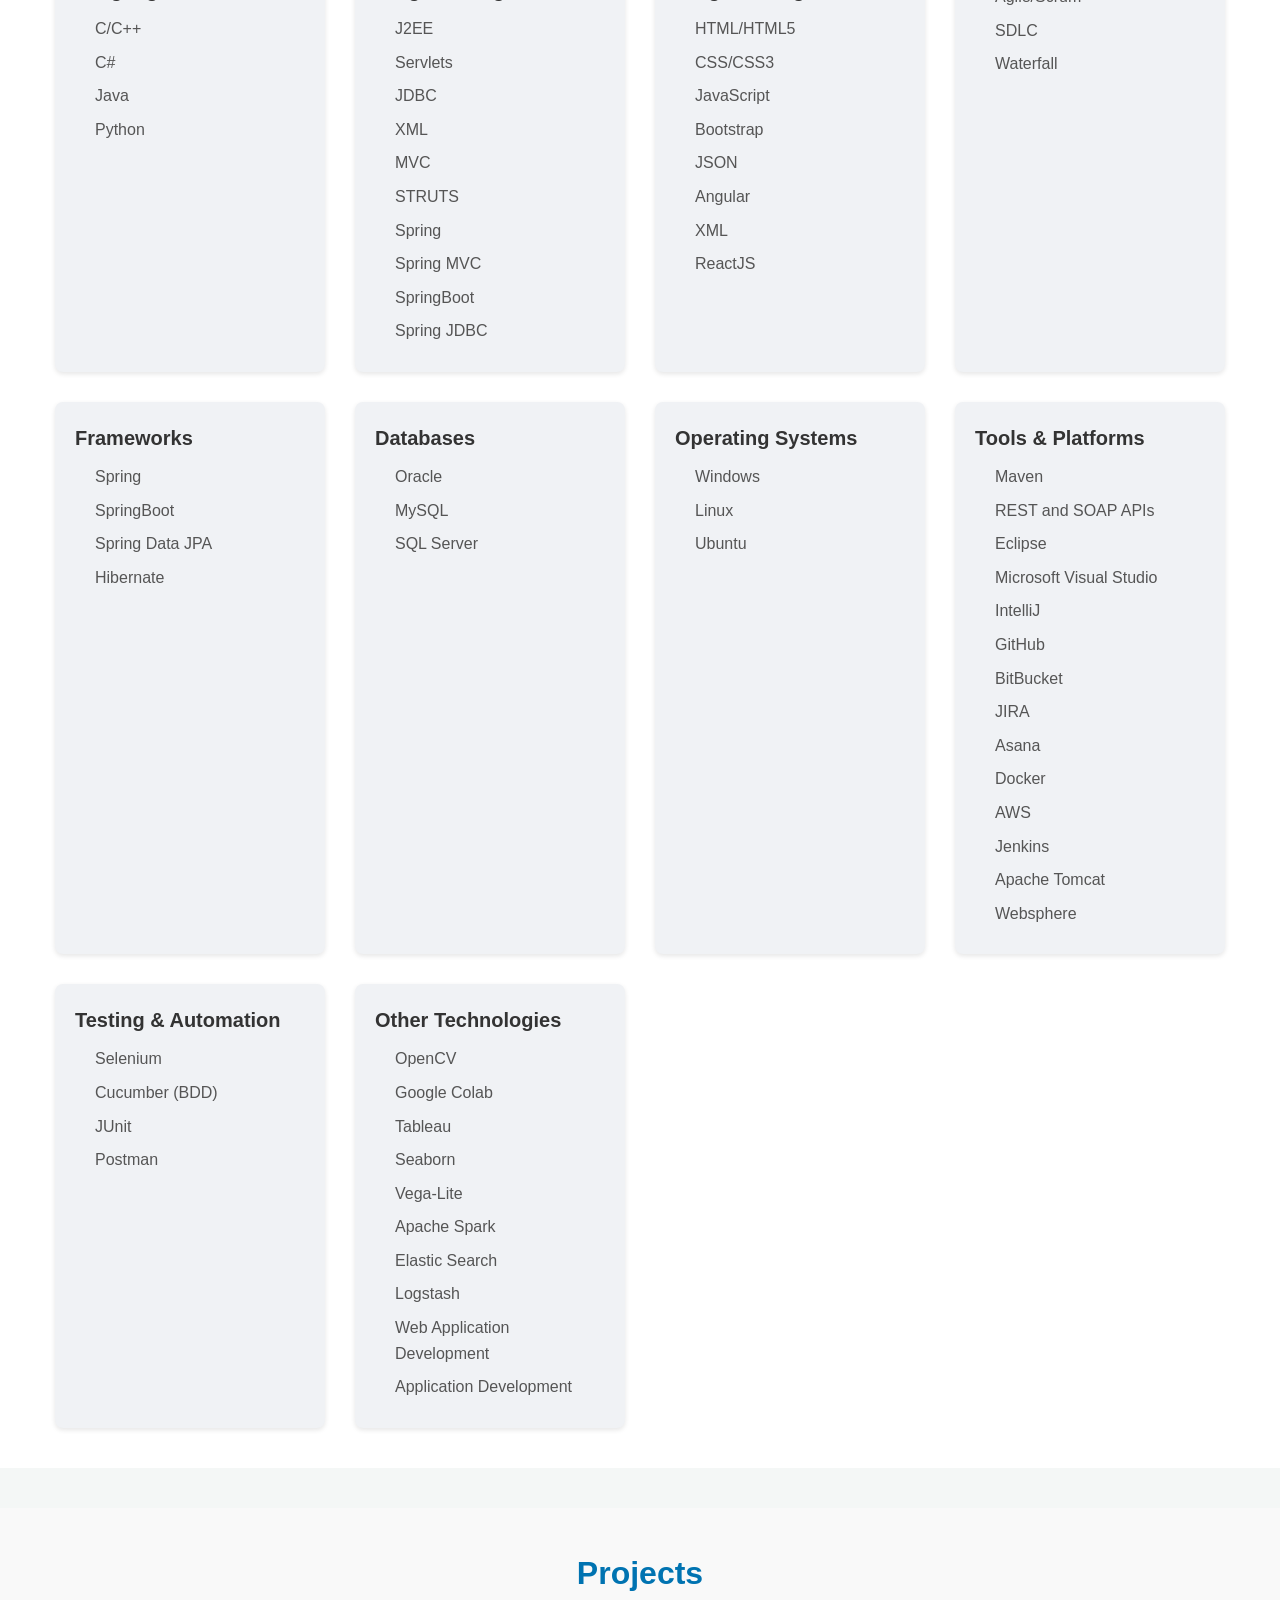
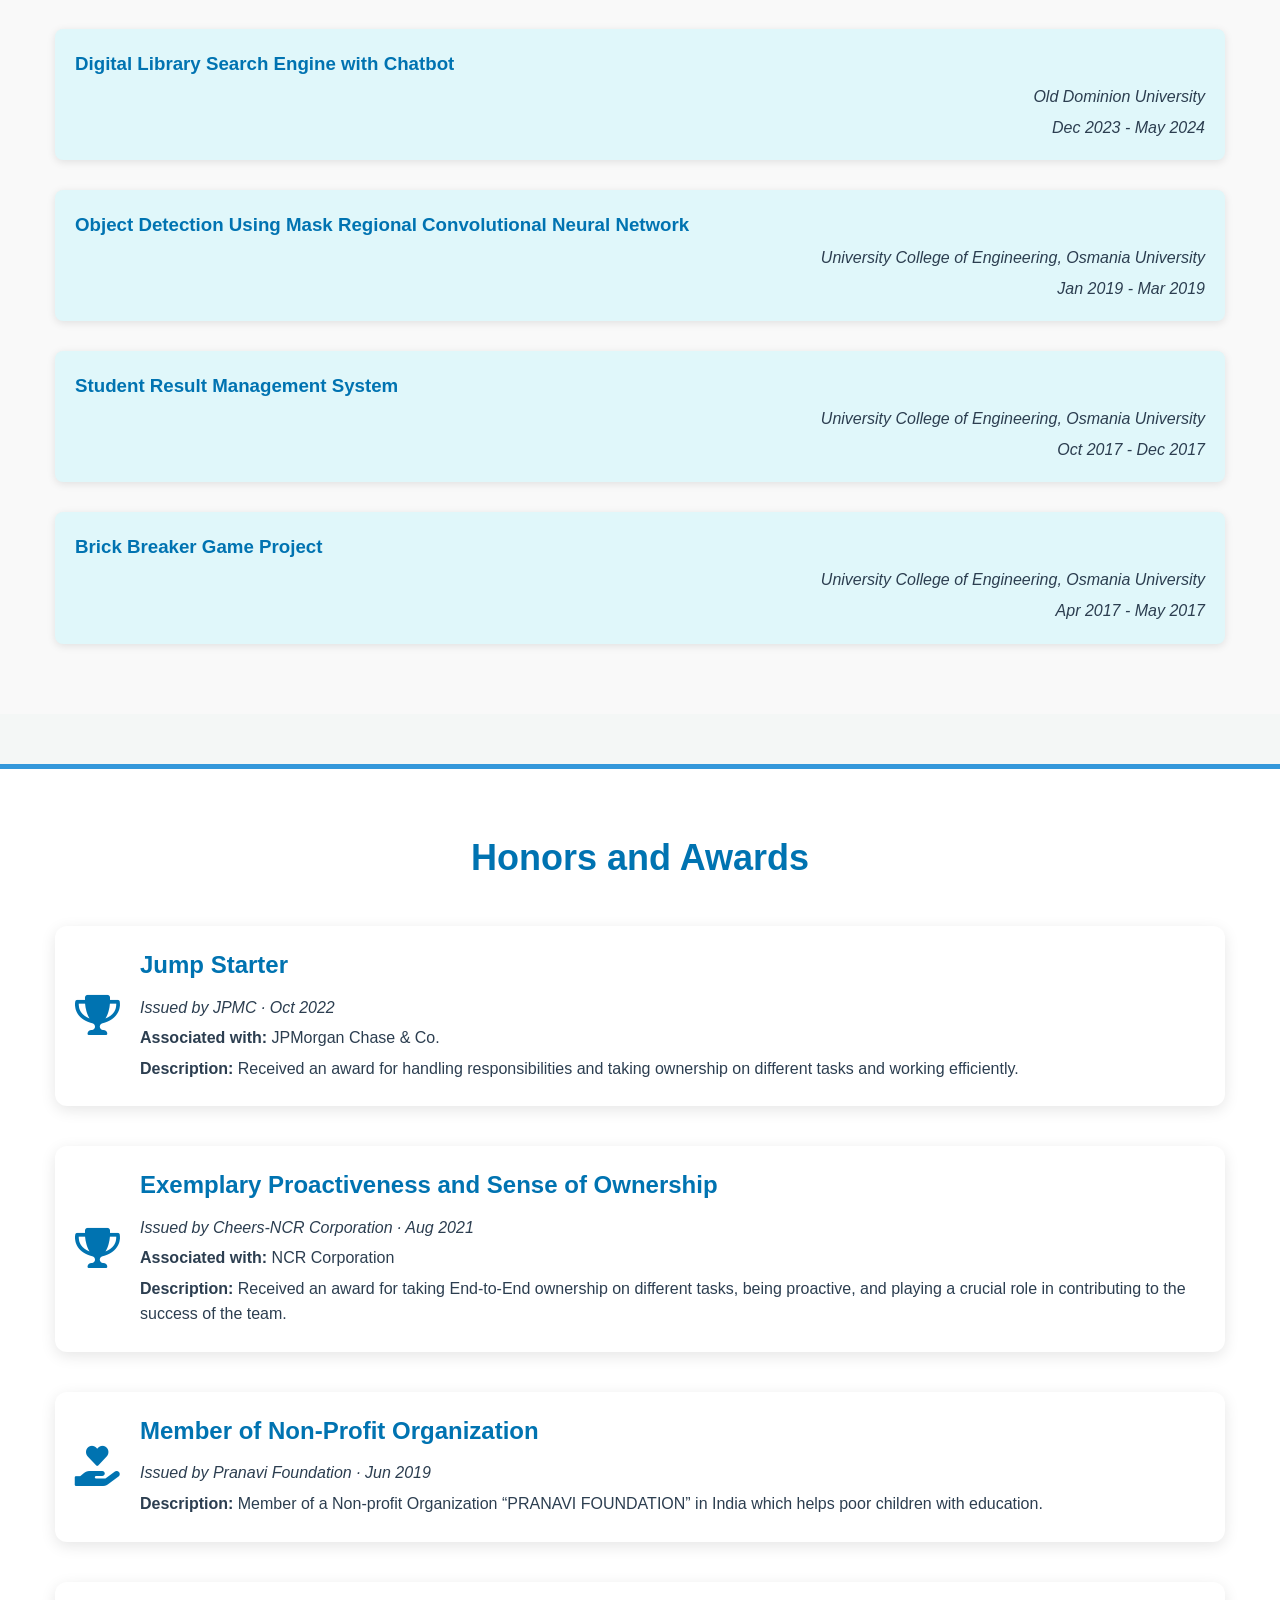
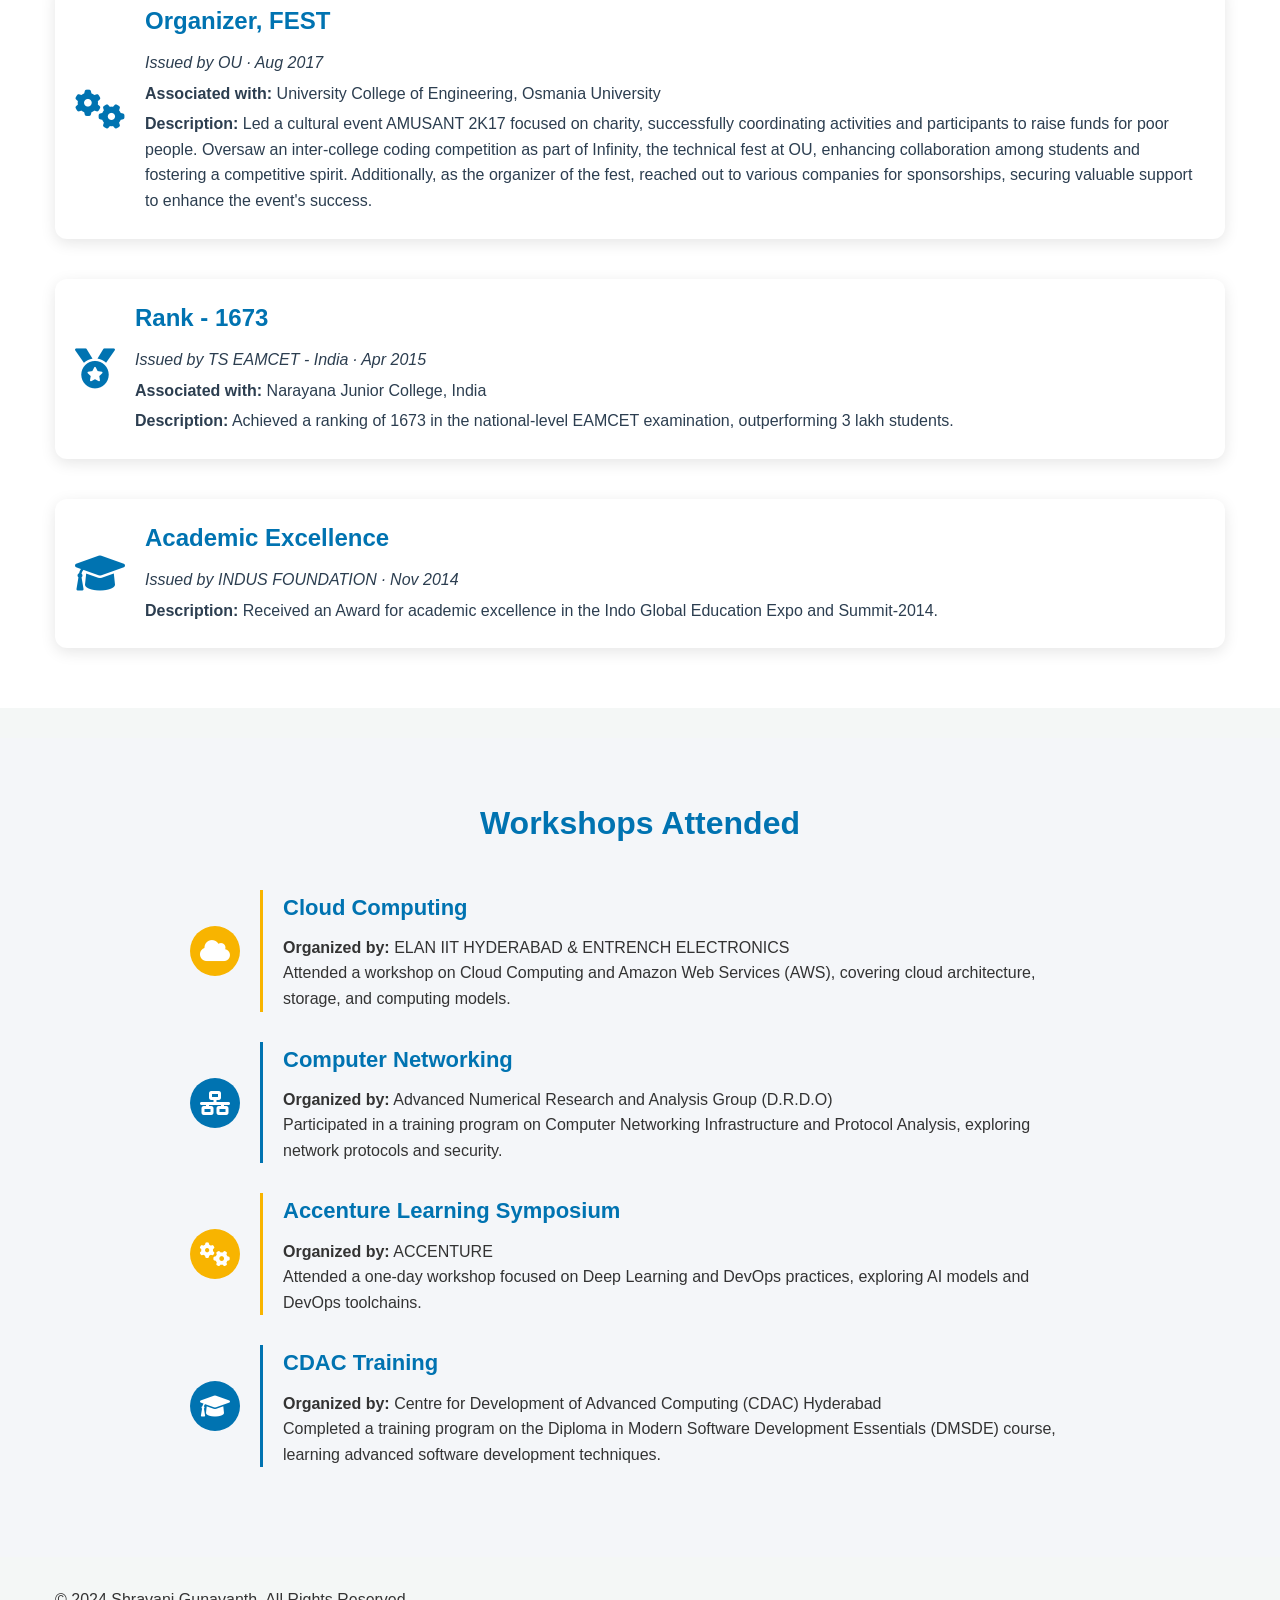
==== commit 0351572d: "workshops" ====
--- a/index.html
+++ b/index.html
@@ -24,7 +24,7 @@
                 </div>
                 <div class="profile-details">
                     <h1><strong>Shravani Gunavanth</strong></h1>
-                    <h2>Software Engineer | Virginia</h2>
+                    <h2>Full Stack Developer</h2>
                     <p><strong>shravani.gunavanth@outlook.com</strong></p>
                     <p><strong>+1(408)-887-2441</strong> </p>
                     <p><a href= "https://www.linkedin.com/in/shravanigunavanth/" target="_blank"> My Linkedin Profile </a></p>
@@ -471,6 +471,59 @@
   </div>
 </section>
 
+<section id="workshops" class="section">
+    <div class="container">
+      <h2>Workshops Attended</h2>
+      <div class="timeline">
+        <!-- Workshop 1 -->
+        <div class="timeline-item">
+          <div class="timeline-icon">
+            <i class="fas fa-cloud"></i> <!-- Cloud Icon -->
+          </div>
+          <div class="timeline-content">
+            <h3>Cloud Computing</h3>
+            <p><strong>Organized by:</strong> ELAN IIT HYDERABAD & ENTRENCH ELECTRONICS</p>
+            <p>Attended a workshop on Cloud Computing and Amazon Web Services (AWS), covering cloud architecture, storage, and computing models.</p>
+          </div>
+        </div>
+        <!-- Workshop 2 -->
+        <div class="timeline-item">
+          <div class="timeline-icon">
+            <i class="fas fa-network-wired"></i> <!-- Networking Icon -->
+          </div>
+          <div class="timeline-content">
+            <h3>Computer Networking</h3>
+            <p><strong>Organized by:</strong> Advanced Numerical Research and Analysis Group (D.R.D.O)</p>
+            <p>Participated in a training program on Computer Networking Infrastructure and Protocol Analysis, exploring network protocols and security.</p>
+          </div>
+        </div>
+        <!-- Workshop 3 -->
+        <div class="timeline-item">
+          <div class="timeline-icon">
+            <i class="fas fa-cogs"></i> <!-- Gear Icon -->
+          </div>
+          <div class="timeline-content">
+            <h3>Accenture Learning Symposium</h3>
+            <p><strong>Organized by:</strong> ACCENTURE</p>
+            <p>Attended a one-day workshop focused on Deep Learning and DevOps practices, exploring AI models and DevOps toolchains.</p>
+          </div>
+        </div>
+        <!-- Workshop 4 -->
+        <div class="timeline-item">
+          <div class="timeline-icon">
+            <i class="fas fa-graduation-cap"></i> <!-- Graduation Cap Icon -->
+          </div>
+          <div class="timeline-content">
+            <h3>CDAC Training</h3>
+            <p><strong>Organized by:</strong> Centre for Development of Advanced Computing (CDAC) Hyderabad</p>
+            <p>Completed a training program on the Diploma in Modern Software Development Essentials (DMSDE) course, learning advanced software development techniques.</p>
+          </div>
+        </div>
+      </div>
+    </div>
+  </section>
+
+
 
     <!-- Footer -->
     <footer>
@@ -495,6 +548,20 @@
           const cardBody = document.getElementById(`project-${projectId}`);
           cardBody.classList.toggle('active'); // Toggles the active class
       }
+
+      function toggleWorkshop(workshopId) {
+            const workshopBody = document.getElementById(`workshop-${workshopId}`);
+            const isVisible = workshopBody.style.display === 'block';
+
+            // Hide all other workshops
+            document.querySelectorAll('.card-body').forEach(body => {
+            body.style.display = 'none';
+            });
+
+            // Toggle the clicked workshop's visibility
+            workshopBody.style.display = isVisible ? 'none' : 'block';
+        }
+
     </script>
 </body>
 
--- a/assets/css/main.css
+++ b/assets/css/main.css
@@ -1,4689 +1,553 @@
-@import url(fontawesome-all.min.css);
-@import url("https://fonts.googleapis.com/css?family=Merriweather:300,700,300italic,700italic|Source+Sans+Pro:900");
-
-/*
-	Massively by HTML5 UP
-	html5up.net | @ajlkn
-	Free for personal and commercial use under the CCA 3.0 license (html5up.net/license)
-*/
-
-html, body, div, span, applet, object,
-iframe, h1, h2, h3, h4, h5, h6, p, blockquote,
-pre, a, abbr, acronym, address, big, cite,
-code, del, dfn, em, img, ins, kbd, q, s, samp,
-small, strike, strong, sub, sup, tt, var, b,
-u, i, center, dl, dt, dd, ol, ul, li, fieldset,
-form, label, legend, table, caption, tbody,
-tfoot, thead, tr, th, td, article, aside,
-canvas, details, embed, figure, figcaption,
-footer, header, hgroup, menu, nav, output, ruby,
-section, summary, time, mark, audio, video {
-	margin: 0;
-	padding: 0;
-	border: 0;
-	font-size: 100%;
-	font: inherit;
-	vertical-align: baseline;}
-
-article, aside, details, figcaption, figure,
-footer, header, hgroup, menu, nav, section {
-	display: block;}
+/* Basic Reset */
+* {
+  margin: 0;
+  padding: 0;
+  box-sizing: border-box;
+}
 
 body {
-	line-height: 1;
-}
-
-ol, ul {
-	list-style: none;
-}
-
-blockquote, q {
-	quotes: none;
-}
-
-	blockquote:before, blockquote:after, q:before, q:after {
-		content: '';
-		content: none;
-	}
-
-table {
-	border-collapse: collapse;
-	border-spacing: 0;
-}
-
-body {
-	-webkit-text-size-adjust: none;
-}
-
-mark {
-	background-color: transparent;
-	color: inherit;
-}
-
-input::-moz-focus-inner {
-	border: 0;
-	padding: 0;
-}
-
-input, select, textarea {
-	-moz-appearance: none;
-	-webkit-appearance: none;
-	-ms-appearance: none;
-	appearance: none;
-}
-
-/* Basic */
-
-	@-ms-viewport {
-		width: device-width;
-	}
-
-	body {
-		-ms-overflow-style: scrollbar;
-	}
-
-	@media screen and (max-width: 480px) {
-
-		html, body {
-			min-width: 320px;
-		}
-
-	}
-
-	html {
-		box-sizing: border-box;
-	}
-
-	*, *:before, *:after {
-		box-sizing: inherit;
-	}
-
-	body {
-		background-color: #1e252d;
-	}
-
-		body.is-preload *, body.is-preload *:before, body.is-preload *:after {
-			-moz-animation: none !important;
-			-webkit-animation: none !important;
-			-ms-animation: none !important;
-			animation: none !important;
-			-moz-transition: none !important;
-			-webkit-transition: none !important;
-			-ms-transition: none !important;
-			transition: none !important;
-		}
-
-/* Type */
-
-	html {
-		font-size: 16pt;
-	}
-
-		@media screen and (max-width: 1680px) {
-
-			html {
-				font-size: 12pt;
-			}
-
-		}
-
-		@media screen and (max-width: 1280px) {
-
-			html {
-				font-size: 11pt;
-			}
-
-		}
-
-		@media screen and (max-width: 360px) {
-
-			html {
-				font-size: 10pt;
-			}
-
-		}
-
-	body {
-		color: #212931;
-	}
-
-	body, input, select, textarea {
-		font-family: "Merriweather", Georgia, serif;
-		font-weight: 300;
-		font-size: 1rem;
-		line-height: 2.375;
-	}
-
-	a {
-		-moz-transition: color 0.2s ease-in-out, background-color 0.2s ease-in-out, border-color 0.2s ease-in-out, box-shadow 0.2s ease-in-out;
-		-webkit-transition: color 0.2s ease-in-out, background-color 0.2s ease-in-out, border-color 0.2s ease-in-out, box-shadow 0.2s ease-in-out;
-		-ms-transition: color 0.2s ease-in-out, background-color 0.2s ease-in-out, border-color 0.2s ease-in-out, box-shadow 0.2s ease-in-out;
-		transition: color 0.2s ease-in-out, background-color 0.2s ease-in-out, border-color 0.2s ease-in-out, box-shadow 0.2s ease-in-out;
-		border-bottom: dotted 1px;
-		text-decoration: none;
-	}
-
-		a:hover {
-			border-bottom-color: transparent;
-		}
-
-	strong, b {
-		font-weight: 600;
-	}
-
-	em, i {
-		font-style: italic;
-	}
-
-	p {
-		text-align: justify;
-		margin: 0 0 2rem 0;
-	}
-
-	h1, h2, h3, h4, h5, h6 {
-		font-family: "Source Sans Pro", Helvetica, sans-serif;
-		font-weight: 900;
-		line-height: 1.5;
-		letter-spacing: 0.075em;
-		text-transform: uppercase;
-		margin: 0 0 1rem 0;
-	}
-
-		h1 a, h2 a, h3 a, h4 a, h5 a, h6 a {
-			border-bottom: 0;
-			color: inherit;
-			text-decoration: none;
-		}
-
-	h1 {
-		font-size: 4rem;
-		line-height: 1.1;
-		margin: 0 0 2rem 0;
-	}
-
-	h2 {
-		font-size: 1.75rem;
-		line-height: 1.3;
-		margin: 0 0 1.5rem 0;
-	}
-
-	h3 {
-		font-size: 1.25rem;
-		margin: 0 0 1.5rem 0;
-	}
-
-	h4 {
-		font-size: 1rem;
-	}
-
-	h5 {
-		font-size: 0.9rem;
-	}
-
-	h6 {
-		font-size: 0.8rem;
-	}
-
-	sub {
-		font-size: 0.8rem;
-		position: relative;
-		top: 0.5rem;
-	}
-
-	sup {
-		font-size: 0.8rem;
-		position: relative;
-		top: -0.5rem;
-	}
-
-	blockquote {
-		border-left: solid 4px;
-		font-style: italic;
-		margin: 0 0 2rem 0;
-		padding: 0.5rem 0 0.5rem 2rem;
-	}
-
-	code {
-		border: solid 2px;
-		font-family: "Courier New", monospace;
-		font-size: 0.9rem;
-		margin: 0 0.25rem;
-		padding: 0.25rem 0.65rem;
-	}
-
-	pre {
-		-webkit-overflow-scrolling: touch;
-		font-family: "Courier New", monospace;
-		font-size: 0.9rem;
-		margin: 0 0 2rem 0;
-	}
-
-		pre code {
-			display: block;
-			line-height: 1.75;
-			padding: 1rem 1.5rem;
-			overflow-x: auto;
-		}
-
-	hr {
-		border: 0;
-		border-bottom: solid 2px;
-		margin: 3rem 0;
-	}
-
-		hr.major {
-			margin: 5rem 0;
-		}
-
-	.align-left {
-		text-align: left;
-	}
-
-	.align-center {
-		text-align: center;
-	}
-
-	.align-right {
-		text-align: right;
-	}
-
-	input, select, textarea {
-		color: #212931;
-	}
-
-	a {
-		color: #212931;
-		border-bottom-color: rgba(33, 41, 49, 0.5);
-	}
-
-		a:hover {
-			border-bottom-color: transparent;
-			color: #18bfef !important;
-		}
-
-	strong, b {
-		color: #212931;
-	}
-
-	h1, h2, h3, h4, h5, h6 {
-		color: #212931;
-	}
-
-	blockquote {
-		border-left-color: #eeeeee;
-	}
-
-	code {
-		background: rgba(220, 220, 220, 0.25);
-		border-color: #eeeeee;
-	}
-
-	hr {
-		border-bottom-color: #eeeeee;
-	}
-
-/* Row */
-
-	.row {
-		display: flex;
-		flex-wrap: wrap;
-		box-sizing: border-box;
-		align-items: stretch;
-	}
-
-		.row > * {
-			box-sizing: border-box;
-		}
-
-		.row.gtr-uniform > * > :last-child {
-			margin-bottom: 0;
-		}
-
-		.row.aln-left {
-			justify-content: flex-start;
-		}
-
-		.row.aln-center {
-			justify-content: center;
-		}
-
-		.row.aln-right {
-			justify-content: flex-end;
-		}
-
-		.row.aln-top {
-			align-items: flex-start;
-		}
-
-		.row.aln-middle {
-			align-items: center;
-		}
-
-		.row.aln-bottom {
-			align-items: flex-end;
-		}
-
-		.row > .imp {
-			order: -1;
-		}
-
-		.row > .col-1 {
-			width: 8.33333%;
-		}
-
-		.row > .off-1 {
-			margin-left: 8.33333%;
-		}
-
-		.row > .col-2 {
-			width: 16.66667%;
-		}
-
-		.row > .off-2 {
-			margin-left: 16.66667%;
-		}
-
-		.row > .col-3 {
-			width: 25%;
-		}
-
-		.row > .off-3 {
-			margin-left: 25%;
-		}
-
-		.row > .col-4 {
-			width: 33.33333%;
-		}
-
-		.row > .off-4 {
-			margin-left: 33.33333%;
-		}
-
-		.row > .col-5 {
-			width: 41.66667%;
-		}
-
-		.row > .off-5 {
-			margin-left: 41.66667%;
-		}
-
-		.row > .col-6 {
-			width: 50%;
-		}
-
-		.row > .off-6 {
-			margin-left: 50%;
-		}
-
-		.row > .col-7 {
-			width: 58.33333%;
-		}
-
-		.row > .off-7 {
-			margin-left: 58.33333%;
-		}
-
-		.row > .col-8 {
-			width: 66.66667%;
-		}
-
-		.row > .off-8 {
-			margin-left: 66.66667%;
-		}
-
-		.row > .col-9 {
-			width: 75%;
-		}
-
-		.row > .off-9 {
-			margin-left: 75%;
-		}
-
-		.row > .col-10 {
-			width: 83.33333%;
-		}
-
-		.row > .off-10 {
-			margin-left: 83.33333%;
-		}
-
-		.row > .col-11 {
-			width: 91.66667%;
-		}
-
-		.row > .off-11 {
-			margin-left: 91.66667%;
-		}
-
-		.row > .col-12 {
-			width: 100%;
-		}
-
-		.row > .off-12 {
-			margin-left: 100%;
-		}
-
-		.row.gtr-0 {
-			margin-top: 0;
-			margin-left: 0rem;
-		}
-
-			.row.gtr-0 > * {
-				padding: 0 0 0 0rem;
-			}
-
-			.row.gtr-0.gtr-uniform {
-				margin-top: 0rem;
-			}
-
-				.row.gtr-0.gtr-uniform > * {
-					padding-top: 0rem;
-				}
-
-		.row.gtr-25 {
-			margin-top: 0;
-			margin-left: -0.375rem;
-		}
-
-			.row.gtr-25 > * {
-				padding: 0 0 0 0.375rem;
-			}
-
-			.row.gtr-25.gtr-uniform {
-				margin-top: -0.375rem;
-			}
-
-				.row.gtr-25.gtr-uniform > * {
-					padding-top: 0.375rem;
-				}
-
-		.row.gtr-50 {
-			margin-top: 0;
-			margin-left: -0.75rem;
-		}
-
-			.row.gtr-50 > * {
-				padding: 0 0 0 0.75rem;
-			}
-
-			.row.gtr-50.gtr-uniform {
-				margin-top: -0.75rem;
-			}
-
-				.row.gtr-50.gtr-uniform > * {
-					padding-top: 0.75rem;
-				}
-
-		.row {
-			margin-top: 0;
-			margin-left: -1.5rem;
-		}
-
-			.row > * {
-				padding: 0 0 0 1.5rem;
-			}
-
-			.row.gtr-uniform {
-				margin-top: -1.5rem;
-			}
-
-				.row.gtr-uniform > * {
-					padding-top: 1.5rem;
-				}
-
-		.row.gtr-150 {
-			margin-top: 0;
-			margin-left: -2.25rem;
-		}
-
-			.row.gtr-150 > * {
-				padding: 0 0 0 2.25rem;
-			}
-
-			.row.gtr-150.gtr-uniform {
-				margin-top: -2.25rem;
-			}
-
-				.row.gtr-150.gtr-uniform > * {
-					padding-top: 2.25rem;
-				}
-
-		.row.gtr-200 {
-			margin-top: 0;
-			margin-left: -3rem;
-		}
-
-			.row.gtr-200 > * {
-				padding: 0 0 0 3rem;
-			}
-
-			.row.gtr-200.gtr-uniform {
-				margin-top: -3rem;
-			}
-
-				.row.gtr-200.gtr-uniform > * {
-					padding-top: 3rem;
-				}
-
-		@media screen and (max-width: 1680px) {
-
-			.row {
-				display: flex;
-				flex-wrap: wrap;
-				box-sizing: border-box;
-				align-items: stretch;
-			}
-
-				.row > * {
-					box-sizing: border-box;
-				}
-
-				.row.gtr-uniform > * > :last-child {
-					margin-bottom: 0;
-				}
-
-				.row.aln-left {
-					justify-content: flex-start;
-				}
-
-				.row.aln-center {
-					justify-content: center;
-				}
-
-				.row.aln-right {
-					justify-content: flex-end;
-				}
-
-				.row.aln-top {
-					align-items: flex-start;
-				}
-
-				.row.aln-middle {
-					align-items: center;
-				}
-
-				.row.aln-bottom {
-					align-items: flex-end;
-				}
-
-				.row > .imp-xlarge {
-					order: -1;
-				}
-
-				.row > .col-1-xlarge {
-					width: 8.33333%;
-				}
-
-				.row > .off-1-xlarge {
-					margin-left: 8.33333%;
-				}
-
-				.row > .col-2-xlarge {
-					width: 16.66667%;
-				}
-
-				.row > .off-2-xlarge {
-					margin-left: 16.66667%;
-				}
-
-				.row > .col-3-xlarge {
-					width: 25%;
-				}
-
-				.row > .off-3-xlarge {
-					margin-left: 25%;
-				}
-
-				.row > .col-4-xlarge {
-					width: 33.33333%;
-				}
-
-				.row > .off-4-xlarge {
-					margin-left: 33.33333%;
-				}
-
-				.row > .col-5-xlarge {
-					width: 41.66667%;
-				}
-
-				.row > .off-5-xlarge {
-					margin-left: 41.66667%;
-				}
-
-				.row > .col-6-xlarge {
-					width: 50%;
-				}
-
-				.row > .off-6-xlarge {
-					margin-left: 50%;
-				}
-
-				.row > .col-7-xlarge {
-					width: 58.33333%;
-				}
-
-				.row > .off-7-xlarge {
-					margin-left: 58.33333%;
-				}
-
-				.row > .col-8-xlarge {
-					width: 66.66667%;
-				}
-
-				.row > .off-8-xlarge {
-					margin-left: 66.66667%;
-				}
-
-				.row > .col-9-xlarge {
-					width: 75%;
-				}
-
-				.row > .off-9-xlarge {
-					margin-left: 75%;
-				}
-
-				.row > .col-10-xlarge {
-					width: 83.33333%;
-				}
-
-				.row > .off-10-xlarge {
-					margin-left: 83.33333%;
-				}
-
-				.row > .col-11-xlarge {
-					width: 91.66667%;
-				}
-
-				.row > .off-11-xlarge {
-					margin-left: 91.66667%;
-				}
-
-				.row > .col-12-xlarge {
-					width: 100%;
-				}
-
-				.row > .off-12-xlarge {
-					margin-left: 100%;
-				}
-
-				.row.gtr-0 {
-					margin-top: 0;
-					margin-left: 0rem;
-				}
-
-					.row.gtr-0 > * {
-						padding: 0 0 0 0rem;
-					}
-
-					.row.gtr-0.gtr-uniform {
-						margin-top: 0rem;
-					}
-
-						.row.gtr-0.gtr-uniform > * {
-							padding-top: 0rem;
-						}
-
-				.row.gtr-25 {
-					margin-top: 0;
-					margin-left: -0.375rem;
-				}
-
-					.row.gtr-25 > * {
-						padding: 0 0 0 0.375rem;
-					}
-
-					.row.gtr-25.gtr-uniform {
-						margin-top: -0.375rem;
-					}
-
-						.row.gtr-25.gtr-uniform > * {
-							padding-top: 0.375rem;
-						}
-
-				.row.gtr-50 {
-					margin-top: 0;
-					margin-left: -0.75rem;
-				}
-
-					.row.gtr-50 > * {
-						padding: 0 0 0 0.75rem;
-					}
-
-					.row.gtr-50.gtr-uniform {
-						margin-top: -0.75rem;
-					}
-
-						.row.gtr-50.gtr-uniform > * {
-							padding-top: 0.75rem;
-						}
-
-				.row {
-					margin-top: 0;
-					margin-left: -1.5rem;
-				}
-
-					.row > * {
-						padding: 0 0 0 1.5rem;
-					}
-
-					.row.gtr-uniform {
-						margin-top: -1.5rem;
-					}
-
-						.row.gtr-uniform > * {
-							padding-top: 1.5rem;
-						}
-
-				.row.gtr-150 {
-					margin-top: 0;
-					margin-left: -2.25rem;
-				}
-
-					.row.gtr-150 > * {
-						padding: 0 0 0 2.25rem;
-					}
-
-					.row.gtr-150.gtr-uniform {
-						margin-top: -2.25rem;
-					}
-
-						.row.gtr-150.gtr-uniform > * {
-							padding-top: 2.25rem;
-						}
-
-				.row.gtr-200 {
-					margin-top: 0;
-					margin-left: -3rem;
-				}
-
-					.row.gtr-200 > * {
-						padding: 0 0 0 3rem;
-					}
-
-					.row.gtr-200.gtr-uniform {
-						margin-top: -3rem;
-					}
-
-						.row.gtr-200.gtr-uniform > * {
-							padding-top: 3rem;
-						}
-
-		}
-
-		@media screen and (max-width: 1280px) {
-
-			.row {
-				display: flex;
-				flex-wrap: wrap;
-				box-sizing: border-box;
-				align-items: stretch;
-			}
-
-				.row > * {
-					box-sizing: border-box;
-				}
-
-				.row.gtr-uniform > * > :last-child {
-					margin-bottom: 0;
-				}
-
-				.row.aln-left {
-					justify-content: flex-start;
-				}
-
-				.row.aln-center {
-					justify-content: center;
-				}
-
-				.row.aln-right {
-					justify-content: flex-end;
-				}
-
-				.row.aln-top {
-					align-items: flex-start;
-				}
-
-				.row.aln-middle {
-					align-items: center;
-				}
-
-				.row.aln-bottom {
-					align-items: flex-end;
-				}
-
-				.row > .imp-large {
-					order: -1;
-				}
-
-				.row > .col-1-large {
-					width: 8.33333%;
-				}
-
-				.row > .off-1-large {
-					margin-left: 8.33333%;
-				}
-
-				.row > .col-2-large {
-					width: 16.66667%;
-				}
-
-				.row > .off-2-large {
-					margin-left: 16.66667%;
-				}
-
-				.row > .col-3-large {
-					width: 25%;
-				}
-
-				.row > .off-3-large {
-					margin-left: 25%;
-				}
-
-				.row > .col-4-large {
-					width: 33.33333%;
-				}
-
-				.row > .off-4-large {
-					margin-left: 33.33333%;
-				}
-
-				.row > .col-5-large {
-					width: 41.66667%;
-				}
-
-				.row > .off-5-large {
-					margin-left: 41.66667%;
-				}
-
-				.row > .col-6-large {
-					width: 50%;
-				}
-
-				.row > .off-6-large {
-					margin-left: 50%;
-				}
-
-				.row > .col-7-large {
-					width: 58.33333%;
-				}
-
-				.row > .off-7-large {
-					margin-left: 58.33333%;
-				}
-
-				.row > .col-8-large {
-					width: 66.66667%;
-				}
-
-				.row > .off-8-large {
-					margin-left: 66.66667%;
-				}
-
-				.row > .col-9-large {
-					width: 75%;
-				}
-
-				.row > .off-9-large {
-					margin-left: 75%;
-				}
-
-				.row > .col-10-large {
-					width: 83.33333%;
-				}
-
-				.row > .off-10-large {
-					margin-left: 83.33333%;
-				}
-
-				.row > .col-11-large {
-					width: 91.66667%;
-				}
-
-				.row > .off-11-large {
-					margin-left: 91.66667%;
-				}
-
-				.row > .col-12-large {
-					width: 100%;
-				}
-
-				.row > .off-12-large {
-					margin-left: 100%;
-				}
-
-				.row.gtr-0 {
-					margin-top: 0;
-					margin-left: 0rem;
-				}
-
-					.row.gtr-0 > * {
-						padding: 0 0 0 0rem;
-					}
-
-					.row.gtr-0.gtr-uniform {
-						margin-top: 0rem;
-					}
-
-						.row.gtr-0.gtr-uniform > * {
-							padding-top: 0rem;
-						}
-
-				.row.gtr-25 {
-					margin-top: 0;
-					margin-left: -0.375rem;
-				}
-
-					.row.gtr-25 > * {
-						padding: 0 0 0 0.375rem;
-					}
-
-					.row.gtr-25.gtr-uniform {
-						margin-top: -0.375rem;
-					}
-
-						.row.gtr-25.gtr-uniform > * {
-							padding-top: 0.375rem;
-						}
-
-				.row.gtr-50 {
-					margin-top: 0;
-					margin-left: -0.75rem;
-				}
-
-					.row.gtr-50 > * {
-						padding: 0 0 0 0.75rem;
-					}
-
-					.row.gtr-50.gtr-uniform {
-						margin-top: -0.75rem;
-					}
-
-						.row.gtr-50.gtr-uniform > * {
-							padding-top: 0.75rem;
-						}
-
-				.row {
-					margin-top: 0;
-					margin-left: -1.5rem;
-				}
-
-					.row > * {
-						padding: 0 0 0 1.5rem;
-					}
-
-					.row.gtr-uniform {
-						margin-top: -1.5rem;
-					}
-
-						.row.gtr-uniform > * {
-							padding-top: 1.5rem;
-						}
-
-				.row.gtr-150 {
-					margin-top: 0;
-					margin-left: -2.25rem;
-				}
-
-					.row.gtr-150 > * {
-						padding: 0 0 0 2.25rem;
-					}
-
-					.row.gtr-150.gtr-uniform {
-						margin-top: -2.25rem;
-					}
-
-						.row.gtr-150.gtr-uniform > * {
-							padding-top: 2.25rem;
-						}
-
-				.row.gtr-200 {
-					margin-top: 0;
-					margin-left: -3rem;
-				}
-
-					.row.gtr-200 > * {
-						padding: 0 0 0 3rem;
-					}
-
-					.row.gtr-200.gtr-uniform {
-						margin-top: -3rem;
-					}
-
-						.row.gtr-200.gtr-uniform > * {
-							padding-top: 3rem;
-						}
-
-		}
-
-		@media screen and (max-width: 980px) {
-
-			.row {
-				display: flex;
-				flex-wrap: wrap;
-				box-sizing: border-box;
-				align-items: stretch;
-			}
-
-				.row > * {
-					box-sizing: border-box;
-				}
-
-				.row.gtr-uniform > * > :last-child {
-					margin-bottom: 0;
-				}
-
-				.row.aln-left {
-					justify-content: flex-start;
-				}
-
-				.row.aln-center {
-					justify-content: center;
-				}
-
-				.row.aln-right {
-					justify-content: flex-end;
-				}
-
-				.row.aln-top {
-					align-items: flex-start;
-				}
-
-				.row.aln-middle {
-					align-items: center;
-				}
-
-				.row.aln-bottom {
-					align-items: flex-end;
-				}
-
-				.row > .imp-medium {
-					order: -1;
-				}
-
-				.row > .col-1-medium {
-					width: 8.33333%;
-				}
-
-				.row > .off-1-medium {
-					margin-left: 8.33333%;
-				}
-
-				.row > .col-2-medium {
-					width: 16.66667%;
-				}
-
-				.row > .off-2-medium {
-					margin-left: 16.66667%;
-				}
-
-				.row > .col-3-medium {
-					width: 25%;
-				}
-
-				.row > .off-3-medium {
-					margin-left: 25%;
-				}
-
-				.row > .col-4-medium {
-					width: 33.33333%;
-				}
-
-				.row > .off-4-medium {
-					margin-left: 33.33333%;
-				}
-
-				.row > .col-5-medium {
-					width: 41.66667%;
-				}
-
-				.row > .off-5-medium {
-					margin-left: 41.66667%;
-				}
-
-				.row > .col-6-medium {
-					width: 50%;
-				}
-
-				.row > .off-6-medium {
-					margin-left: 50%;
-				}
-
-				.row > .col-7-medium {
-					width: 58.33333%;
-				}
-
-				.row > .off-7-medium {
-					margin-left: 58.33333%;
-				}
-
-				.row > .col-8-medium {
-					width: 66.66667%;
-				}
-
-				.row > .off-8-medium {
-					margin-left: 66.66667%;
-				}
-
-				.row > .col-9-medium {
-					width: 75%;
-				}
-
-				.row > .off-9-medium {
-					margin-left: 75%;
-				}
-
-				.row > .col-10-medium {
-					width: 83.33333%;
-				}
-
-				.row > .off-10-medium {
-					margin-left: 83.33333%;
-				}
-
-				.row > .col-11-medium {
-					width: 91.66667%;
-				}
-
-				.row > .off-11-medium {
-					margin-left: 91.66667%;
-				}
-
-				.row > .col-12-medium {
-					width: 100%;
-				}
-
-				.row > .off-12-medium {
-					margin-left: 100%;
-				}
-
-				.row.gtr-0 {
-					margin-top: 0;
-					margin-left: 0rem;
-				}
-
-					.row.gtr-0 > * {
-						padding: 0 0 0 0rem;
-					}
-
-					.row.gtr-0.gtr-uniform {
-						margin-top: 0rem;
-					}
-
-						.row.gtr-0.gtr-uniform > * {
-							padding-top: 0rem;
-						}
-
-				.row.gtr-25 {
-					margin-top: 0;
-					margin-left: -0.375rem;
-				}
-
-					.row.gtr-25 > * {
-						padding: 0 0 0 0.375rem;
-					}
-
-					.row.gtr-25.gtr-uniform {
-						margin-top: -0.375rem;
-					}
-
-						.row.gtr-25.gtr-uniform > * {
-							padding-top: 0.375rem;
-						}
-
-				.row.gtr-50 {
-					margin-top: 0;
-					margin-left: -0.75rem;
-				}
-
-					.row.gtr-50 > * {
-						padding: 0 0 0 0.75rem;
-					}
-
-					.row.gtr-50.gtr-uniform {
-						margin-top: -0.75rem;
-					}
-
-						.row.gtr-50.gtr-uniform > * {
-							padding-top: 0.75rem;
-						}
-
-				.row {
-					margin-top: 0;
-					margin-left: -1.5rem;
-				}
-
-					.row > * {
-						padding: 0 0 0 1.5rem;
-					}
-
-					.row.gtr-uniform {
-						margin-top: -1.5rem;
-					}
-
-						.row.gtr-uniform > * {
-							padding-top: 1.5rem;
-						}
-
-				.row.gtr-150 {
-					margin-top: 0;
-					margin-left: -2.25rem;
-				}
-
-					.row.gtr-150 > * {
-						padding: 0 0 0 2.25rem;
-					}
-
-					.row.gtr-150.gtr-uniform {
-						margin-top: -2.25rem;
-					}
-
-						.row.gtr-150.gtr-uniform > * {
-							padding-top: 2.25rem;
-						}
-
-				.row.gtr-200 {
-					margin-top: 0;
-					margin-left: -3rem;
-				}
-
-					.row.gtr-200 > * {
-						padding: 0 0 0 3rem;
-					}
-
-					.row.gtr-200.gtr-uniform {
-						margin-top: -3rem;
-					}
-
-						.row.gtr-200.gtr-uniform > * {
-							padding-top: 3rem;
-						}
-
-		}
-
-		@media screen and (max-width: 736px) {
-
-			.row {
-				display: flex;
-				flex-wrap: wrap;
-				box-sizing: border-box;
-				align-items: stretch;
-			}
-
-				.row > * {
-					box-sizing: border-box;
-				}
-
-				.row.gtr-uniform > * > :last-child {
-					margin-bottom: 0;
-				}
-
-				.row.aln-left {
-					justify-content: flex-start;
-				}
-
-				.row.aln-center {
-					justify-content: center;
-				}
-
-				.row.aln-right {
-					justify-content: flex-end;
-				}
-
-				.row.aln-top {
-					align-items: flex-start;
-				}
-
-				.row.aln-middle {
-					align-items: center;
-				}
-
-				.row.aln-bottom {
-					align-items: flex-end;
-				}
-
-				.row > .imp-small {
-					order: -1;
-				}
-
-				.row > .col-1-small {
-					width: 8.33333%;
-				}
-
-				.row > .off-1-small {
-					margin-left: 8.33333%;
-				}
-
-				.row > .col-2-small {
-					width: 16.66667%;
-				}
-
-				.row > .off-2-small {
-					margin-left: 16.66667%;
-				}
-
-				.row > .col-3-small {
-					width: 25%;
-				}
-
-				.row > .off-3-small {
-					margin-left: 25%;
-				}
-
-				.row > .col-4-small {
-					width: 33.33333%;
-				}
-
-				.row > .off-4-small {
-					margin-left: 33.33333%;
-				}
-
-				.row > .col-5-small {
-					width: 41.66667%;
-				}
-
-				.row > .off-5-small {
-					margin-left: 41.66667%;
-				}
-
-				.row > .col-6-small {
-					width: 50%;
-				}
-
-				.row > .off-6-small {
-					margin-left: 50%;
-				}
-
-				.row > .col-7-small {
-					width: 58.33333%;
-				}
-
-				.row > .off-7-small {
-					margin-left: 58.33333%;
-				}
-
-				.row > .col-8-small {
-					width: 66.66667%;
-				}
-
-				.row > .off-8-small {
-					margin-left: 66.66667%;
-				}
-
-				.row > .col-9-small {
-					width: 75%;
-				}
-
-				.row > .off-9-small {
-					margin-left: 75%;
-				}
-
-				.row > .col-10-small {
-					width: 83.33333%;
-				}
-
-				.row > .off-10-small {
-					margin-left: 83.33333%;
-				}
-
-				.row > .col-11-small {
-					width: 91.66667%;
-				}
-
-				.row > .off-11-small {
-					margin-left: 91.66667%;
-				}
-
-				.row > .col-12-small {
-					width: 100%;
-				}
-
-				.row > .off-12-small {
-					margin-left: 100%;
-				}
-
-				.row.gtr-0 {
-					margin-top: 0;
-					margin-left: 0rem;
-				}
-
-					.row.gtr-0 > * {
-						padding: 0 0 0 0rem;
-					}
-
-					.row.gtr-0.gtr-uniform {
-						margin-top: 0rem;
-					}
-
-						.row.gtr-0.gtr-uniform > * {
-							padding-top: 0rem;
-						}
-
-				.row.gtr-25 {
-					margin-top: 0;
-					margin-left: -0.375rem;
-				}
-
-					.row.gtr-25 > * {
-						padding: 0 0 0 0.375rem;
-					}
-
-					.row.gtr-25.gtr-uniform {
-						margin-top: -0.375rem;
-					}
-
-						.row.gtr-25.gtr-uniform > * {
-							padding-top: 0.375rem;
-						}
-
-				.row.gtr-50 {
-					margin-top: 0;
-					margin-left: -0.75rem;
-				}
-
-					.row.gtr-50 > * {
-						padding: 0 0 0 0.75rem;
-					}
-
-					.row.gtr-50.gtr-uniform {
-						margin-top: -0.75rem;
-					}
-
-						.row.gtr-50.gtr-uniform > * {
-							padding-top: 0.75rem;
-						}
-
-				.row {
-					margin-top: 0;
-					margin-left: -1.5rem;
-				}
-
-					.row > * {
-						padding: 0 0 0 1.5rem;
-					}
-
-					.row.gtr-uniform {
-						margin-top: -1.5rem;
-					}
-
-						.row.gtr-uniform > * {
-							padding-top: 1.5rem;
-						}
-
-				.row.gtr-150 {
-					margin-top: 0;
-					margin-left: -2.25rem;
-				}
-
-					.row.gtr-150 > * {
-						padding: 0 0 0 2.25rem;
-					}
-
-					.row.gtr-150.gtr-uniform {
-						margin-top: -2.25rem;
-					}
-
-						.row.gtr-150.gtr-uniform > * {
-							padding-top: 2.25rem;
-						}
-
-				.row.gtr-200 {
-					margin-top: 0;
-					margin-left: -3rem;
-				}
-
-					.row.gtr-200 > * {
-						padding: 0 0 0 3rem;
-					}
-
-					.row.gtr-200.gtr-uniform {
-						margin-top: -3rem;
-					}
-
-						.row.gtr-200.gtr-uniform > * {
-							padding-top: 3rem;
-						}
-
-		}
-
-		@media screen and (max-width: 480px) {
-
-			.row {
-				display: flex;
-				flex-wrap: wrap;
-				box-sizing: border-box;
-				align-items: stretch;
-			}
-
-				.row > * {
-					box-sizing: border-box;
-				}
-
-				.row.gtr-uniform > * > :last-child {
-					margin-bottom: 0;
-				}
-
-				.row.aln-left {
-					justify-content: flex-start;
-				}
-
-				.row.aln-center {
-					justify-content: center;
-				}
-
-				.row.aln-right {
-					justify-content: flex-end;
-				}
-
-				.row.aln-top {
-					align-items: flex-start;
-				}
-
-				.row.aln-middle {
-					align-items: center;
-				}
-
-				.row.aln-bottom {
-					align-items: flex-end;
-				}
-
-				.row > .imp-xsmall {
-					order: -1;
-				}
-
-				.row > .col-1-xsmall {
-					width: 8.33333%;
-				}
-
-				.row > .off-1-xsmall {
-					margin-left: 8.33333%;
-				}
-
-				.row > .col-2-xsmall {
-					width: 16.66667%;
-				}
-
-				.row > .off-2-xsmall {
-					margin-left: 16.66667%;
-				}
-
-				.row > .col-3-xsmall {
-					width: 25%;
-				}
-
-				.row > .off-3-xsmall {
-					margin-left: 25%;
-				}
-
-				.row > .col-4-xsmall {
-					width: 33.33333%;
-				}
-
-				.row > .off-4-xsmall {
-					margin-left: 33.33333%;
-				}
-
-				.row > .col-5-xsmall {
-					width: 41.66667%;
-				}
-
-				.row > .off-5-xsmall {
-					margin-left: 41.66667%;
-				}
-
-				.row > .col-6-xsmall {
-					width: 50%;
-				}
-
-				.row > .off-6-xsmall {
-					margin-left: 50%;
-				}
-
-				.row > .col-7-xsmall {
-					width: 58.33333%;
-				}
-
-				.row > .off-7-xsmall {
-					margin-left: 58.33333%;
-				}
-
-				.row > .col-8-xsmall {
-					width: 66.66667%;
-				}
-
-				.row > .off-8-xsmall {
-					margin-left: 66.66667%;
-				}
-
-				.row > .col-9-xsmall {
-					width: 75%;
-				}
-
-				.row > .off-9-xsmall {
-					margin-left: 75%;
-				}
-
-				.row > .col-10-xsmall {
-					width: 83.33333%;
-				}
-
-				.row > .off-10-xsmall {
-					margin-left: 83.33333%;
-				}
-
-				.row > .col-11-xsmall {
-					width: 91.66667%;
-				}
-
-				.row > .off-11-xsmall {
-					margin-left: 91.66667%;
-				}
-
-				.row > .col-12-xsmall {
-					width: 100%;
-				}
-
-				.row > .off-12-xsmall {
-					margin-left: 100%;
-				}
-
-				.row.gtr-0 {
-					margin-top: 0;
-					margin-left: 0rem;
-				}
-
-					.row.gtr-0 > * {
-						padding: 0 0 0 0rem;
-					}
-
-					.row.gtr-0.gtr-uniform {
-						margin-top: 0rem;
-					}
-
-						.row.gtr-0.gtr-uniform > * {
-							padding-top: 0rem;
-						}
-
-				.row.gtr-25 {
-					margin-top: 0;
-					margin-left: -0.375rem;
-				}
-
-					.row.gtr-25 > * {
-						padding: 0 0 0 0.375rem;
-					}
-
-					.row.gtr-25.gtr-uniform {
-						margin-top: -0.375rem;
-					}
-
-						.row.gtr-25.gtr-uniform > * {
-							padding-top: 0.375rem;
-						}
-
-				.row.gtr-50 {
-					margin-top: 0;
-					margin-left: -0.75rem;
-				}
-
-					.row.gtr-50 > * {
-						padding: 0 0 0 0.75rem;
-					}
-
-					.row.gtr-50.gtr-uniform {
-						margin-top: -0.75rem;
-					}
-
-						.row.gtr-50.gtr-uniform > * {
-							padding-top: 0.75rem;
-						}
-
-				.row {
-					margin-top: 0;
-					margin-left: -1.5rem;
-				}
-
-					.row > * {
-						padding: 0 0 0 1.5rem;
-					}
-
-					.row.gtr-uniform {
-						margin-top: -1.5rem;
-					}
-
-						.row.gtr-uniform > * {
-							padding-top: 1.5rem;
-						}
-
-				.row.gtr-150 {
-					margin-top: 0;
-					margin-left: -2.25rem;
-				}
-
-					.row.gtr-150 > * {
-						padding: 0 0 0 2.25rem;
-					}
-
-					.row.gtr-150.gtr-uniform {
-						margin-top: -2.25rem;
-					}
-
-						.row.gtr-150.gtr-uniform > * {
-							padding-top: 2.25rem;
-						}
-
-				.row.gtr-200 {
-					margin-top: 0;
-					margin-left: -3rem;
-				}
-
-					.row.gtr-200 > * {
-						padding: 0 0 0 3rem;
-					}
-
-					.row.gtr-200.gtr-uniform {
-						margin-top: -3rem;
-					}
-
-						.row.gtr-200.gtr-uniform > * {
-							padding-top: 3rem;
-						}
-
-		}
-
-		@media screen and (max-width: 360px) {
-
-			.row {
-				display: flex;
-				flex-wrap: wrap;
-				box-sizing: border-box;
-				align-items: stretch;
-			}
-
-				.row > * {
-					box-sizing: border-box;
-				}
-
-				.row.gtr-uniform > * > :last-child {
-					margin-bottom: 0;
-				}
-
-				.row.aln-left {
-					justify-content: flex-start;
-				}
-
-				.row.aln-center {
-					justify-content: center;
-				}
-
-				.row.aln-right {
-					justify-content: flex-end;
-				}
-
-				.row.aln-top {
-					align-items: flex-start;
-				}
-
-				.row.aln-middle {
-					align-items: center;
-				}
-
-				.row.aln-bottom {
-					align-items: flex-end;
-				}
-
-				.row > .imp-xxsmall {
-					order: -1;
-				}
-
-				.row > .col-1-xxsmall {
-					width: 8.33333%;
-				}
-
-				.row > .off-1-xxsmall {
-					margin-left: 8.33333%;
-				}
-
-				.row > .col-2-xxsmall {
-					width: 16.66667%;
-				}
-
-				.row > .off-2-xxsmall {
-					margin-left: 16.66667%;
-				}
-
-				.row > .col-3-xxsmall {
-					width: 25%;
-				}
-
-				.row > .off-3-xxsmall {
-					margin-left: 25%;
-				}
-
-				.row > .col-4-xxsmall {
-					width: 33.33333%;
-				}
-
-				.row > .off-4-xxsmall {
-					margin-left: 33.33333%;
-				}
-
-				.row > .col-5-xxsmall {
-					width: 41.66667%;
-				}
-
-				.row > .off-5-xxsmall {
-					margin-left: 41.66667%;
-				}
-
-				.row > .col-6-xxsmall {
-					width: 50%;
-				}
-
-				.row > .off-6-xxsmall {
-					margin-left: 50%;
-				}
-
-				.row > .col-7-xxsmall {
-					width: 58.33333%;
-				}
-
-				.row > .off-7-xxsmall {
-					margin-left: 58.33333%;
-				}
-
-				.row > .col-8-xxsmall {
-					width: 66.66667%;
-				}
-
-				.row > .off-8-xxsmall {
-					margin-left: 66.66667%;
-				}
-
-				.row > .col-9-xxsmall {
-					width: 75%;
-				}
-
-				.row > .off-9-xxsmall {
-					margin-left: 75%;
-				}
-
-				.row > .col-10-xxsmall {
-					width: 83.33333%;
-				}
-
-				.row > .off-10-xxsmall {
-					margin-left: 83.33333%;
-				}
-
-				.row > .col-11-xxsmall {
-					width: 91.66667%;
-				}
-
-				.row > .off-11-xxsmall {
-					margin-left: 91.66667%;
-				}
-
-				.row > .col-12-xxsmall {
-					width: 100%;
-				}
-
-				.row > .off-12-xxsmall {
-					margin-left: 100%;
-				}
-
-				.row.gtr-0 {
-					margin-top: 0;
-					margin-left: 0rem;
-				}
-
-					.row.gtr-0 > * {
-						padding: 0 0 0 0rem;
-					}
-
-					.row.gtr-0.gtr-uniform {
-						margin-top: 0rem;
-					}
-
-						.row.gtr-0.gtr-uniform > * {
-							padding-top: 0rem;
-						}
-
-				.row.gtr-25 {
-					margin-top: 0;
-					margin-left: -0.375rem;
-				}
-
-					.row.gtr-25 > * {
-						padding: 0 0 0 0.375rem;
-					}
-
-					.row.gtr-25.gtr-uniform {
-						margin-top: -0.375rem;
-					}
-
-						.row.gtr-25.gtr-uniform > * {
-							padding-top: 0.375rem;
-						}
-
-				.row.gtr-50 {
-					margin-top: 0;
-					margin-left: -0.75rem;
-				}
-
-					.row.gtr-50 > * {
-						padding: 0 0 0 0.75rem;
-					}
-
-					.row.gtr-50.gtr-uniform {
-						margin-top: -0.75rem;
-					}
-
-						.row.gtr-50.gtr-uniform > * {
-							padding-top: 0.75rem;
-						}
-
-				.row {
-					margin-top: 0;
-					margin-left: -1.5rem;
-				}
-
-					.row > * {
-						padding: 0 0 0 1.5rem;
-					}
-
-					.row.gtr-uniform {
-						margin-top: -1.5rem;
-					}
-
-						.row.gtr-uniform > * {
-							padding-top: 1.5rem;
-						}
-
-				.row.gtr-150 {
-					margin-top: 0;
-					margin-left: -2.25rem;
-				}
-
-					.row.gtr-150 > * {
-						padding: 0 0 0 2.25rem;
-					}
-
-					.row.gtr-150.gtr-uniform {
-						margin-top: -2.25rem;
-					}
-
-						.row.gtr-150.gtr-uniform > * {
-							padding-top: 2.25rem;
-						}
-
-				.row.gtr-200 {
-					margin-top: 0;
-					margin-left: -3rem;
-				}
-
-					.row.gtr-200 > * {
-						padding: 0 0 0 3rem;
-					}
-
-					.row.gtr-200.gtr-uniform {
-						margin-top: -3rem;
-					}
-
-						.row.gtr-200.gtr-uniform > * {
-							padding-top: 3rem;
-						}
-
-		}
-
-/* Box */
-
-	.box {
-		border: solid 2px;
-		margin-bottom: 2rem;
-		padding: 1.5rem;
-	}
-
-		.box > :last-child,
-		.box > :last-child > :last-child,
-		.box > :last-child > :last-child > :last-child {
-			margin-bottom: 0;
-		}
-
-		.box.alt {
-			border: 0;
-			border-radius: 0;
-			padding: 0;
-		}
-
-	.box {
-		border-color: #eeeeee;
-	}
-
-/* Button */
-
-	input[type="submit"],
-	input[type="reset"],
-	input[type="button"],
-	button,
-	.button {
-		-moz-appearance: none;
-		-webkit-appearance: none;
-		-ms-appearance: none;
-		appearance: none;
-		-moz-transition: background-color 0.2s ease-in-out, box-shadow 0.2s ease-in-out, color 0.2s ease-in-out;
-		-webkit-transition: background-color 0.2s ease-in-out, box-shadow 0.2s ease-in-out, color 0.2s ease-in-out;
-		-ms-transition: background-color 0.2s ease-in-out, box-shadow 0.2s ease-in-out, color 0.2s ease-in-out;
-		transition: background-color 0.2s ease-in-out, box-shadow 0.2s ease-in-out, color 0.2s ease-in-out;
-		border: 0;
-		border-radius: 0;
-		cursor: pointer;
-		display: inline-block;
-		font-family: "Source Sans Pro", Helvetica, sans-serif;
-		font-size: 0.8rem;
-		font-weight: 900;
-		letter-spacing: 0.075em;
-		height: 3rem;
-		line-height: 3rem;
-		padding: 0 2rem;
-		text-align: center;
-		text-decoration: none;
-		text-transform: uppercase;
-		white-space: nowrap;
-	}
-
-		input[type="submit"].icon:before,
-		input[type="reset"].icon:before,
-		input[type="button"].icon:before,
-		button.icon:before,
-		.button.icon:before {
-			margin-right: 0.5rem;
-		}
-
-		input[type="submit"].icon.solo,
-		input[type="reset"].icon.solo,
-		input[type="button"].icon.solo,
-		button.icon.solo,
-		.button.icon.solo {
-			position: relative;
-			width: 4rem;
-			height: 4rem;
-			line-height: 4rem;
-			border-radius: 4rem;
-			text-indent: 4rem;
-			overflow: hidden;
-			padding: 0;
-			white-space: nowrap;
-		}
-
-			input[type="submit"].icon.solo:before,
-			input[type="reset"].icon.solo:before,
-			input[type="button"].icon.solo:before,
-			button.icon.solo:before,
-			.button.icon.solo:before {
-				position: absolute;
-				display: block;
-				top: 0;
-				left: 0;
-				width: inherit;
-				height: inherit;
-				line-height: inherit;
-				font-size: 1.25rem;
-				margin-right: 0;
-				text-align: center;
-				text-indent: 0;
-			}
-
-		input[type="submit"].fit,
-		input[type="reset"].fit,
-		input[type="button"].fit,
-		button.fit,
-		.button.fit {
-			width: 100%;
-		}
-
-		input[type="submit"].small,
-		input[type="reset"].small,
-		input[type="button"].small,
-		button.small,
-		.button.small {
-			font-size: 0.7rem;
-			height: 2.5rem;
-			line-height: 2.5rem;
-			padding: 0 1.5rem;
-		}
-
-		input[type="submit"].large,
-		input[type="reset"].large,
-		input[type="button"].large,
-		button.large,
-		.button.large {
-			font-size: 0.9rem;
-			height: 3.5rem;
-			line-height: 3.5rem;
-			padding: 0 2.75rem;
-		}
-
-		@media screen and (max-width: 980px) {
-
-			input[type="submit"],
-			input[type="reset"],
-			input[type="button"],
-			button,
-			.button {
-				font-size: 0.9rem;
-				height: 3.25rem;
-				line-height: 3.25rem;
-			}
-
-				input[type="submit"].large,
-				input[type="reset"].large,
-				input[type="button"].large,
-				button.large,
-				.button.large {
-					font-size: 1rem;
-					height: 3.75rem;
-					line-height: 3.75rem;
-				}
-
-		}
-
-		input[type="submit"].disabled, input[type="submit"]:disabled,
-		input[type="reset"].disabled,
-		input[type="reset"]:disabled,
-		input[type="button"].disabled,
-		input[type="button"]:disabled,
-		button.disabled,
-		button:disabled,
-		.button.disabled,
-		.button:disabled {
-			pointer-events: none;
-			opacity: 0.25;
-		}
-
-	input[type="submit"],
-	input[type="reset"],
-	input[type="button"],
-	button,
-	.button {
-		background-color: transparent;
-		box-shadow: inset 0 0 0 2px #212931;
-		color: #212931 !important;
-	}
-
-		input[type="submit"]:hover,
-		input[type="reset"]:hover,
-		input[type="button"]:hover,
-		button:hover,
-		.button:hover {
-			box-shadow: inset 0 0 0 2px #18bfef;
-			color: #18bfef !important;
-		}
-
-		input[type="submit"].primary,
-		input[type="reset"].primary,
-		input[type="button"].primary,
-		button.primary,
-		.button.primary {
-			background-color: #212931;
-			box-shadow: none;
-			color: #ffffff !important;
-		}
-
-			input[type="submit"].primary:hover,
-			input[type="reset"].primary:hover,
-			input[type="button"].primary:hover,
-			button.primary:hover,
-			.button.primary:hover {
-				background-color: #18bfef;
-			}
-
-/* Form */
-
-	form {
-		margin: 0 0 2rem 0;
-	}
-
-		form > :last-child {
-			margin-bottom: 0;
-		}
-
-		form > .fields {
-			display: -moz-flex;
-			display: -webkit-flex;
-			display: -ms-flex;
-			display: flex;
-			-moz-flex-wrap: wrap;
-			-webkit-flex-wrap: wrap;
-			-ms-flex-wrap: wrap;
-			flex-wrap: wrap;
-			width: calc(100% + 3rem);
-			margin: -1.5rem 0 2rem -1.5rem;
-		}
-
-			form > .fields > .field {
-				-moz-flex-grow: 0;
-				-webkit-flex-grow: 0;
-				-ms-flex-grow: 0;
-				flex-grow: 0;
-				-moz-flex-shrink: 0;
-				-webkit-flex-shrink: 0;
-				-ms-flex-shrink: 0;
-				flex-shrink: 0;
-				padding: 1.5rem 0 0 1.5rem;
-				width: calc(100% - 1.5rem);
-			}
-
-				form > .fields > .field.half {
-					width: calc(50% - 0.75rem);
-				}
-
-				form > .fields > .field.third {
-					width: calc(100%/3 - 0.5rem);
-				}
-
-				form > .fields > .field.quarter {
-					width: calc(25% - 0.375rem);
-				}
-
-		@media screen and (max-width: 480px) {
-
-			form > .fields {
-				width: calc(100% + 3rem);
-				margin: -1.5rem 0 2rem -1.5rem;
-			}
-
-				form > .fields > .field {
-					padding: 1.5rem 0 0 1.5rem;
-					width: calc(100% - 1.5rem);
-				}
-
-					form > .fields > .field.half {
-						width: calc(100% - 1.5rem);
-					}
-
-					form > .fields > .field.third {
-						width: calc(100% - 1.5rem);
-					}
-
-					form > .fields > .field.quarter {
-						width: calc(100% - 1.5rem);
-					}
-
-		}
-
-	label {
-		display: block;
-		font-family: "Source Sans Pro", Helvetica, sans-serif;
-		font-weight: 900;
-		line-height: 1.5;
-		letter-spacing: 0.075em;
-		font-size: 0.8rem;
-		text-transform: uppercase;
-		margin: 0 0 0.75rem 0;
-	}
-
-		@media screen and (max-width: 980px) {
-
-			label {
-				font-size: 0.9rem;
-			}
-
-		}
-
-	input[type="text"],
-	input[type="password"],
-	input[type="email"],
-	select,
-	textarea {
-		-moz-appearance: none;
-		-webkit-appearance: none;
-		-ms-appearance: none;
-		appearance: none;
-		background: transparent;
-		border-radius: 0;
-		border: solid 2px;
-		color: inherit;
-		display: block;
-		outline: 0;
-		padding: 0 1rem;
-		text-decoration: none;
-		width: 100%;
-	}
-
-		input[type="text"]:invalid,
-		input[type="password"]:invalid,
-		input[type="email"]:invalid,
-		select:invalid,
-		textarea:invalid {
-			box-shadow: none;
-		}
-
-	select {
-		background-size: 1.25rem;
-		background-repeat: no-repeat;
-		background-position: calc(100% - 1rem) center;
-		height: 3rem;
-		padding-right: 3rem;
-		text-overflow: ellipsis;
-	}
-
-		select:focus::-ms-value {
-			background-color: transparent;
-		}
-
-		select::-ms-expand {
-			display: none;
-		}
-
-	input[type="text"],
-	input[type="password"],
-	input[type="email"],
-	select {
-		height: 3rem;
-	}
-
-	textarea {
-		padding: 0.75rem 1rem;
-	}
-
-	input[type="checkbox"],
-	input[type="radio"] {
-		-moz-appearance: none;
-		-webkit-appearance: none;
-		-ms-appearance: none;
-		appearance: none;
-		display: block;
-		float: left;
-		margin-right: -2rem;
-		opacity: 0;
-		width: 1rem;
-		z-index: -1;
-	}
-
-		input[type="checkbox"] + label,
-		input[type="radio"] + label {
-			text-decoration: none;
-			cursor: pointer;
-			display: inline-block;
-			font-size: 1rem;
-			letter-spacing: 0;
-			font-family: "Merriweather", Georgia, serif;
-			text-transform: none;
-			font-weight: 300;
-			padding-left: 2.8rem;
-			padding-right: 1rem;
-			position: relative;
-		}
-
-			input[type="checkbox"] + label:before,
-			input[type="radio"] + label:before {
-				-moz-osx-font-smoothing: grayscale;
-				-webkit-font-smoothing: antialiased;
-				display: inline-block;
-				font-style: normal;
-				font-variant: normal;
-				text-rendering: auto;
-				line-height: 1;
-				text-transform: none !important;
-				font-family: 'Font Awesome 5 Free';
-				font-weight: 900;
-			}
-
-			input[type="checkbox"] + label:before,
-			input[type="radio"] + label:before {
-				border-radius: 0;
-				border: solid 2px;
-				content: '';
-				display: inline-block;
-				font-size: 0.8rem;
-				height: 1.8rem;
-				left: 0;
-				line-height: 1.65rem;
-				position: absolute;
-				text-align: center;
-				top: -0.125rem;
-				width: 1.8rem;
-			}
-
-		input[type="checkbox"]:checked + label:before,
-		input[type="radio"]:checked + label:before {
-			content: '\f00c';
-		}
-
-	input[type="checkbox"] + label:before {
-		border-radius: 0;
-	}
-
-	input[type="radio"] + label:before {
-		border-radius: 100%;
-	}
-
-	::-webkit-input-placeholder {
-		opacity: 1.0;
-	}
-
-	:-moz-placeholder {
-		opacity: 1.0;
-	}
-
-	::-moz-placeholder {
-		opacity: 1.0;
-	}
-
-	:-ms-input-placeholder {
-		opacity: 1.0;
-	}
-
-	label {
-		color: #212931;
-	}
-
-	input[type="text"],
-	input[type="password"],
-	input[type="email"],
-	select,
-	textarea {
-		border-color: #eeeeee;
-	}
-
-		input[type="text"]:focus,
-		input[type="password"]:focus,
-		input[type="email"]:focus,
-		select:focus,
-		textarea:focus {
-			border-color: #18bfef;
-		}
-
-	select {
-		background-image: url("data:image/svg+xml;charset=utf8,%3Csvg xmlns='http://www.w3.org/2000/svg' width='40' height='40' preserveAspectRatio='none' viewBox='0 0 40 40'%3E%3Cpath d='M9.4,12.3l10.4,10.4l10.4-10.4c0.2-0.2,0.5-0.4,0.9-0.4c0.3,0,0.6,0.1,0.9,0.4l3.3,3.3c0.2,0.2,0.4,0.5,0.4,0.9 c0,0.4-0.1,0.6-0.4,0.9L20.7,31.9c-0.2,0.2-0.5,0.4-0.9,0.4c-0.3,0-0.6-0.1-0.9-0.4L4.3,17.3c-0.2-0.2-0.4-0.5-0.4-0.9 c0-0.4,0.1-0.6,0.4-0.9l3.3-3.3c0.2-0.2,0.5-0.4,0.9-0.4S9.1,12.1,9.4,12.3z' fill='%23eeeeee' /%3E%3C/svg%3E");
-	}
-
-		select option {
-			background-color: #ffffff;
-			color: #212931;
-		}
-
-	.select-wrapper:before {
-		color: #eeeeee;
-	}
-
-	input[type="checkbox"] + label,
-	input[type="radio"] + label {
-		color: #212931;
-	}
-
-		input[type="checkbox"] + label:before,
-		input[type="radio"] + label:before {
-			border-color: #eeeeee;
-		}
-
-	input[type="checkbox"]:checked + label:before,
-	input[type="radio"]:checked + label:before {
-		background-color: #212931;
-		border-color: #212931;
-		color: #ffffff;
-	}
-
-	input[type="checkbox"]:focus + label:before,
-	input[type="radio"]:focus + label:before {
-		border-color: #18bfef;
-	}
-
-	::-webkit-input-placeholder {
-		color: #909498 !important;
-	}
-
-	:-moz-placeholder {
-		color: #909498 !important;
-	}
-
-	::-moz-placeholder {
-		color: #909498 !important;
-	}
-
-	:-ms-input-placeholder {
-		color: #909498 !important;
-	}
-
-	.formerize-placeholder {
-		color: #909498 !important;
-	}
-
-/* Icon */
-
-	.icon {
-		text-decoration: none;
-		border-bottom: none;
-		position: relative;
-	}
-
-		.icon:before {
-			-moz-osx-font-smoothing: grayscale;
-			-webkit-font-smoothing: antialiased;
-			display: inline-block;
-			font-style: normal;
-			font-variant: normal;
-			text-rendering: auto;
-			line-height: 1;
-			text-transform: none !important;
-			font-family: 'Font Awesome 5 Free';
-			font-weight: 400;
-		}
-
-		.icon > .label {
-			display: none;
-		}
-
-		.icon:before {
-			line-height: inherit;
-		}
-
-		.icon.solid:before {
-			font-weight: 900;
-		}
-
-		.icon.brands:before {
-			font-family: 'Font Awesome 5 Brands';
-		}
-
-/* Image */
-
-	.image {
-		border: 0;
-		display: inline-block;
-		position: relative;
-	}
-
-		.image img {
-			display: block;
-		}
-
-		.image.left, .image.right {
-			max-width: 40%;
-		}
-
-			.image.left img, .image.right img {
-				width: 100%;
-			}
-
-		.image.left {
-			float: left;
-			margin: 0 2rem 2rem 0;
-			top: 0.75rem;
-		}
-
-		.image.right {
-			float: right;
-			margin: 0 0 2rem 2rem;
-			top: 0.75rem;
-		}
-
-		.image.fit {
-			display: block;
-			margin: 2.5rem 0;
-			width: 100%;
-		}
-
-			.image.fit:first-child {
-				margin-top: 0;
-			}
-
-			.image.fit img {
-				width: 100%;
-			}
-
-		.image.main {
-			display: block;
-			margin: 4rem 0;
-			width: 100%;
-		}
-
-			.image.main:first-child {
-				margin-top: 0;
-			}
-
-			.image.main img {
-				width: 100%;
-			}
-
-		@media screen and (max-width: 736px) {
-
-			.image.fit {
-				margin: 2rem 0;
-			}
-
-			.image.main {
-				margin: 2rem 0;
-			}
-
-		}
-
-	a.image {
-		overflow: hidden;
-	}
-
-		a.image img {
-			-moz-transition: -moz-transform 0.2s ease-out;
-			-webkit-transition: -webkit-transform 0.2s ease-out;
-			-ms-transition: -ms-transform 0.2s ease-out;
-			transition: transform 0.2s ease-out;
-		}
-
-		a.image:hover img {
-			-moz-transform: scale(1.05);
-			-webkit-transform: scale(1.05);
-			-ms-transform: scale(1.05);
-			transform: scale(1.05);
-		}
-
-/* Actions */
-
-	ul.actions {
-		display: -moz-flex;
-		display: -webkit-flex;
-		display: -ms-flex;
-		display: flex;
-		cursor: default;
-		list-style: none;
-		margin-left: -1rem;
-		padding-left: 0;
-	}
-
-		ul.actions li {
-			padding: 0 0 0 1rem;
-			vertical-align: middle;
-		}
-
-		ul.actions.special {
-			-moz-justify-content: center;
-			-webkit-justify-content: center;
-			-ms-justify-content: center;
-			justify-content: center;
-			width: 100%;
-			margin-left: 0;
-		}
-
-			ul.actions.special li:first-child {
-				padding-left: 0;
-			}
-
-		ul.actions.stacked {
-			-moz-flex-direction: column;
-			-webkit-flex-direction: column;
-			-ms-flex-direction: column;
-			flex-direction: column;
-			margin-left: 0;
-		}
-
-			ul.actions.stacked li {
-				padding: 1.3rem 0 0 0;
-			}
-
-				ul.actions.stacked li:first-child {
-					padding-top: 0;
-				}
-
-		ul.actions.fit {
-			width: calc(100% + 1rem);
-		}
-
-			ul.actions.fit li {
-				-moz-flex-grow: 1;
-				-webkit-flex-grow: 1;
-				-ms-flex-grow: 1;
-				flex-grow: 1;
-				-moz-flex-shrink: 1;
-				-webkit-flex-shrink: 1;
-				-ms-flex-shrink: 1;
-				flex-shrink: 1;
-				width: 100%;
-			}
-
-				ul.actions.fit li > * {
-					width: 100%;
-				}
-
-			ul.actions.fit.stacked {
-				width: 100%;
-			}
-
-		@media screen and (max-width: 480px) {
-
-			ul.actions:not(.fixed) {
-				-moz-flex-direction: column;
-				-webkit-flex-direction: column;
-				-ms-flex-direction: column;
-				flex-direction: column;
-				margin-left: 0;
-				width: 100% !important;
-			}
-
-				ul.actions:not(.fixed) li {
-					-moz-flex-grow: 1;
-					-webkit-flex-grow: 1;
-					-ms-flex-grow: 1;
-					flex-grow: 1;
-					-moz-flex-shrink: 1;
-					-webkit-flex-shrink: 1;
-					-ms-flex-shrink: 1;
-					flex-shrink: 1;
-					padding: 1rem 0 0 0;
-					text-align: center;
-					width: 100%;
-				}
-
-					ul.actions:not(.fixed) li > * {
-						width: 100%;
-					}
-
-					ul.actions:not(.fixed) li:first-child {
-						padding-top: 0;
-					}
-
-					ul.actions:not(.fixed) li input[type="submit"],
-					ul.actions:not(.fixed) li input[type="reset"],
-					ul.actions:not(.fixed) li input[type="button"],
-					ul.actions:not(.fixed) li button,
-					ul.actions:not(.fixed) li .button {
-						width: 100%;
-					}
-
-						ul.actions:not(.fixed) li input[type="submit"].icon:before,
-						ul.actions:not(.fixed) li input[type="reset"].icon:before,
-						ul.actions:not(.fixed) li input[type="button"].icon:before,
-						ul.actions:not(.fixed) li button.icon:before,
-						ul.actions:not(.fixed) li .button.icon:before {
-							margin-left: -0.5rem;
-						}
-
-		}
-
-/* Icons */
-
-	ul.icons {
-		cursor: default;
-		list-style: none;
-		padding-left: 0;
-	}
-
-		ul.icons li {
-			display: inline-block;
-			padding: 0 0.5rem 0 0;
-			vertical-align: middle;
-		}
-
-			ul.icons li:last-child {
-				padding-right: 0;
-			}
-
-			ul.icons li .icon:before {
-				width: 2.25rem;
-				height: 2.25rem;
-				line-height: 2.25rem;
-				display: inline-block;
-				text-align: center;
-				border-radius: 100%;
-				font-size: 1.25rem;
-			}
-
-		ul.icons.alt li .icon:before {
-			-moz-transition: color 0.2s ease-in-out, background-color 0.2s ease-in-out, border-color 0.2s ease-in-out, box-shadow 0.2s ease-in-out;
-			-webkit-transition: color 0.2s ease-in-out, background-color 0.2s ease-in-out, border-color 0.2s ease-in-out, box-shadow 0.2s ease-in-out;
-			-ms-transition: color 0.2s ease-in-out, background-color 0.2s ease-in-out, border-color 0.2s ease-in-out, box-shadow 0.2s ease-in-out;
-			transition: color 0.2s ease-in-out, background-color 0.2s ease-in-out, border-color 0.2s ease-in-out, box-shadow 0.2s ease-in-out;
-			font-size: 1rem;
-		}
-
-/* List */
-
-	ol {
-		list-style: decimal;
-		margin: 0 0 2rem 0;
-		padding-left: 1.25rem;
-	}
-
-		ol li {
-			padding-left: 0.25rem;
-		}
-
-	ul {
-		list-style: disc;
-		margin: 0 0 2rem 0;
-		padding-left: 1rem;
-	}
-
-		ul li {
-			padding-left: 0.5rem;
-		}
-
-		ul.divided {
-			list-style: none;
-			padding-left: 0;
-		}
-
-			ul.divided li {
-				border-top: solid 1px;
-				padding: 0.5rem 0;
-			}
-
-				ul.divided li:first-child {
-					border-top: 0;
-					padding-top: 0;
-				}
-
-	dl {
-		margin: 0 0 2rem 0;
-	}
-
-		dl dt {
-			display: block;
-			font-weight: 600;
-			margin: 0 0 1rem 0;
-		}
-
-		dl dd {
-			margin-left: 2rem;
-		}
-
-	ul.divided li {
-		border-top-color: #eeeeee;
-	}
-
-	ul.icons li a.icon:hover:before {
-		color: #18bfef;
-	}
-
-	ul.icons.alt li .icon:before {
-		box-shadow: inset 0 0 0 2px #eeeeee;
-	}
-
-	ul.icons.alt li a.icon:hover:before {
-		box-shadow: inset 0 0 0 2px #18bfef;
-	}
-
-/* Section/Article */
-
-	section.special, article.special {
-		text-align: center;
-	}
-
-	header {
-		cursor: default;
-	}
-
-		header > .date {
-			display: block;
-			font-size: 0.8rem;
-			height: 1;
-			margin: 0 0 1rem 0;
-			position: relative;
-		}
-
-		header > p {
-			font-style: italic;
-		}
-
-		header > h1 + p {
-			font-size: 1.1rem;
-			margin-top: -0.5rem;
-			line-height: 2;
-		}
-
-		header > h2 + p {
-			font-size: 1rem;
-			margin-top: -0.75rem;
-		}
-
-		header > h3 + p {
-			font-size: 0.9rem;
-			margin-top: -0.75rem;
-		}
-
-		header > h4 + p {
-			font-size: 0.8rem;
-			margin-top: -0.75rem;
-		}
-
-		header.major {
-			margin: 0 0 4rem 0;
-			text-align: center;
-		}
-
-			header.major > :last-child {
-				margin-bottom: 0;
-			}
-
-			header.major > p {
-				margin-top: 0;
-				text-align: center;
-			}
-
-			header.major > .date {
-				font-size: 1rem;
-				margin: 0 0 4rem 0;
-			}
-
-				header.major > .date:before, header.major > .date:after {
-					content: '';
-					display: block;
-					position: absolute;
-					top: 50%;
-					width: calc(50% - 6rem);
-					border-top: solid 2px;
-				}
-
-				header.major > .date:before {
-					left: 0;
-				}
-
-				header.major > .date:after {
-					right: 0;
-				}
-
-		@media screen and (max-width: 980px) {
-
-			header br {
-				display: none;
-			}
-
-		}
-
-		@media screen and (max-width: 736px) {
-
-			header.major {
-				margin: 0 0 2rem 0;
-			}
-
-		}
-
-	header.major .date:before, header.major .date:after {
-		border-top-color: #eeeeee;
-	}
-
-/* Table */
-
-	.table-wrapper {
-		-webkit-overflow-scrolling: touch;
-		overflow-x: auto;
-	}
-
-	table {
-		margin: 0 0 2rem 0;
-		width: 100%;
-	}
-
-		table tbody tr {
-			border: solid 1px;
-			border-left: 0;
-			border-right: 0;
-		}
-
-		table td {
-			padding: 0.75rem 0.75rem;
-		}
-
-		table th {
-			font-family: "Source Sans Pro", Helvetica, sans-serif;
-			font-size: 0.8rem;
-			font-weight: 900;
-			letter-spacing: 0.075em;
-			line-height: 1.5;
-			padding: 0 0.75rem 0.75rem 0.75rem;
-			text-align: left;
-			text-transform: uppercase;
-		}
-
-			@media screen and (max-width: 980px) {
-
-				table th {
-					font-size: 0.9rem;
-				}
-
-			}
-
-		table thead {
-			border-bottom: solid 2px;
-		}
-
-		table tfoot {
-			border-top: solid 2px;
-		}
-
-		table.alt {
-			border-collapse: separate;
-		}
-
-			table.alt tbody tr td {
-				border: solid 1px;
-				border-left-width: 0;
-				border-top-width: 0;
-			}
-
-				table.alt tbody tr td:first-child {
-					border-left-width: 1px;
-				}
-
-			table.alt tbody tr:first-child td {
-				border-top-width: 1px;
-			}
-
-			table.alt thead {
-				border-bottom: 0;
-			}
-
-			table.alt tfoot {
-				border-top: 0;
-			}
-
-	table tbody tr {
-		border-color: #eeeeee;
-	}
-
-		table tbody tr:nth-child(2n + 1) {
-			background-color: rgba(220, 220, 220, 0.25);
-		}
-
-	table th {
-		color: #212931;
-	}
-
-	table thead {
-		border-bottom-color: #eeeeee;
-	}
-
-	table tfoot {
-		border-top-color: #eeeeee;
-	}
-
-	table.alt tbody tr td {
-		border-color: #eeeeee;
-	}
-
-/* Pagination */
-
-	.pagination {
-		display: -moz-inline-flex;
-		display: -webkit-inline-flex;
-		display: -ms-inline-flex;
-		display: inline-flex;
-		-moz-user-select: none;
-		-webkit-user-select: none;
-		-ms-user-select: none;
-		user-select: none;
-		cursor: default;
-		list-style: none;
-		margin: 0 0 2rem 2px;
-		padding: 0;
-	}
-
-		.pagination a, .pagination span {
-			-moz-transition: background-color 0.2s ease-in-out, border-color 0.2s ease-in-out, box-shadow 0.2s ease-in-out, color 0.2s ease-in-out;
-			-webkit-transition: background-color 0.2s ease-in-out, border-color 0.2s ease-in-out, box-shadow 0.2s ease-in-out, color 0.2s ease-in-out;
-			-ms-transition: background-color 0.2s ease-in-out, border-color 0.2s ease-in-out, box-shadow 0.2s ease-in-out, color 0.2s ease-in-out;
-			transition: background-color 0.2s ease-in-out, border-color 0.2s ease-in-out, box-shadow 0.2s ease-in-out, color 0.2s ease-in-out;
-			border: solid 2px;
-			display: inline-block;
-			font-family: "Source Sans Pro", Helvetica, sans-serif;
-			font-size: 0.8rem;
-			font-weight: 900;
-			height: 3rem;
-			letter-spacing: 0.075em;
-			line-height: calc(3rem - 4px);
-			margin-left: -2px;
-			min-width: 3rem;
-			position: relative;
-			text-align: center;
-			text-decoration: none;
-			text-transform: uppercase;
-		}
-
-		.pagination .next, .pagination .previous {
-			text-decoration: none;
-			padding: 0 1.75rem;
-		}
-
-			.pagination .next:before, .pagination .previous:before {
-				-moz-osx-font-smoothing: grayscale;
-				-webkit-font-smoothing: antialiased;
-				display: inline-block;
-				font-style: normal;
-				font-variant: normal;
-				text-rendering: auto;
-				line-height: 1;
-				text-transform: none !important;
-				font-family: 'Font Awesome 5 Free';
-				font-weight: 900;
-			}
-
-			.pagination .next:before, .pagination .previous:before {
-				display: inline-block;
-				color: inherit !important;
-				line-height: inherit;
-			}
-
-		.pagination .previous:before {
-			content: '\f104';
-			margin-right: 0.9375em;
-		}
-
-		.pagination .next:before {
-			content: '\f105';
-			float: right;
-			margin-left: 0.9375em;
-		}
-
-		@media screen and (max-width: 980px) {
-
-			.pagination a, .pagination span {
-				font-size: 0.9rem;
-			}
-
-		}
-
-		@media screen and (max-width: 480px) {
-
-			.pagination .page, .pagination .extra {
-				display: none;
-			}
-
-		}
-
-	.pagination a, .pagination span {
-		border-color: #eeeeee;
-	}
-
-	.pagination a {
-		color: #212931 !important;
-	}
-
-		.pagination a:hover {
-			color: #18bfef !important;
-			border-color: #18bfef;
-			z-index: 1;
-		}
-
-			.pagination a:hover + a,
-			.pagination a:hover + span {
-				border-left-color: #18bfef;
-			}
-
-		.pagination a.active {
-			background-color: #eeeeee;
-		}
-
-	.pagination span {
-		color: #eeeeee;
-	}
-
-/* Wrapper */
-
-	#wrapper {
-		-moz-transition: opacity 0.5s ease;
-		-webkit-transition: opacity 0.5s ease;
-		-ms-transition: opacity 0.5s ease;
-		transition: opacity 0.5s ease;
-		position: relative;
-		z-index: 1;
-		overflow: hidden;
-	}
-
-		#wrapper > .bg {
-			position: absolute;
-			top: 0;
-			left: 0;
-			width: 100%;
-			height: 100%;
-			background-color: #212931;
-			background-image: url("../../images/overlay.png"), linear-gradient(0deg, rgba(0, 0, 0, 0.1), rgba(0, 0, 0, 0.1)), url("../../images/bg.jpg");
-			background-size: auto,								auto,														100% auto;
-			background-position: center,								center,														top center;
-			background-repeat: repeat,								no-repeat,													no-repeat;
-			background-attachment: scroll,								scroll,														scroll;
-			z-index: -1;
-		}
-
-			#wrapper > .bg.fixed {
-				position: fixed;
-				width: 100vw;
-				height: 100vh;
-			}
-
-		#wrapper.fade-in:before {
-			pointer-events: none;
-			-moz-transition: opacity 1s ease-in-out;
-			-webkit-transition: opacity 1s ease-in-out;
-			-ms-transition: opacity 1s ease-in-out;
-			transition: opacity 1s ease-in-out;
-			-moz-transition-delay: 0.75s;
-			-webkit-transition-delay: 0.75s;
-			-ms-transition-delay: 0.75s;
-			transition-delay: 0.75s;
-			background: #1e252d;
-			content: '';
-			display: block;
-			height: 100%;
-			left: 0;
-			opacity: 0;
-			position: fixed;
-			top: 0;
-			width: 100%;
-		}
-
-		body.is-preload #wrapper.fade-in:before {
-			opacity: 1;
-		}
-
-		@media screen and (orientation: portrait) {
-
-			#wrapper > .bg {
-				background-size: auto,								auto,														auto 175%;
-			}
-
-		}
-
-/* Intro */
-
-	#intro {
-		color: #ffffff;
-		padding: 8rem 4rem 6rem 4rem ;
-		-moz-align-items: center;
-		-webkit-align-items: center;
-		-ms-align-items: center;
-		align-items: center;
-		display: -moz-flex;
-		display: -webkit-flex;
-		display: -ms-flex;
-		display: flex;
-		-moz-flex-direction: column;
-		-webkit-flex-direction: column;
-		-ms-flex-direction: column;
-		flex-direction: column;
-		-moz-justify-content: -moz-flex-end;
-		-webkit-justify-content: -webkit-flex-end;
-		-ms-justify-content: -ms-flex-end;
-		justify-content: flex-end;
-		-moz-transition: opacity 1s ease, -moz-transform 1s ease;
-		-webkit-transition: opacity 1s ease, -webkit-transform 1s ease;
-		-ms-transition: opacity 1s ease, -ms-transform 1s ease;
-		transition: opacity 1s ease, transform 1s ease;
-		position: relative;
-		cursor: default;
-		text-align: center;
-		z-index: 1;
-		min-height: 100vh;
-	}
-
-		#intro input, #intro select, #intro textarea {
-			color: #ffffff;
-		}
-
-		#intro a {
-			color: #ffffff;
-			border-bottom-color: rgba(255, 255, 255, 0.5);
-		}
-
-			#intro a:hover {
-				border-bottom-color: transparent;
-				color: #18bfef !important;
-			}
-
-		#intro strong, #intro b {
-			color: #ffffff;
-		}
-
-		#intro h1, #intro h2, #intro h3, #intro h4, #intro h5, #intro h6 {
-			color: #ffffff;
-		}
-
-		#intro blockquote {
-			border-left-color: #ffffff;
-		}
-
-		#intro code {
-			background: rgba(255, 255, 255, 0.075);
-			border-color: #ffffff;
-		}
-
-		#intro hr {
-			border-bottom-color: #ffffff;
-		}
-
-		#intro input[type="submit"],
-		#intro input[type="reset"],
-		#intro input[type="button"],
-		#intro button,
-		#intro .button {
-			background-color: transparent;
-			box-shadow: inset 0 0 0 2px #ffffff;
-			color: #ffffff !important;
-		}
-
-			#intro input[type="submit"]:hover,
-			#intro input[type="reset"]:hover,
-			#intro input[type="button"]:hover,
-			#intro button:hover,
-			#intro .button:hover {
-				box-shadow: inset 0 0 0 2px #18bfef;
-				color: #18bfef !important;
-			}
-
-			#intro input[type="submit"].primary,
-			#intro input[type="reset"].primary,
-			#intro input[type="button"].primary,
-			#intro button.primary,
-			#intro .button.primary {
-				background-color: #ffffff;
-				box-shadow: none;
-				color: #1e252d !important;
-			}
-
-				#intro input[type="submit"].primary:hover,
-				#intro input[type="reset"].primary:hover,
-				#intro input[type="button"].primary:hover,
-				#intro button.primary:hover,
-				#intro .button.primary:hover {
-					background-color: #18bfef;
-				}
-
-		#intro h1 {
-			font-size: 5rem;
-			line-height: 1;
-		}
-
-		#intro p {
-			font-size: 1.25rem;
-			font-style: italic;
-			margin-top: -0.25rem;
-			text-align: center;
-		}
-
-		#intro + #header {
-			margin-top: -20rem;
-		}
-
-			#intro + #header .logo {
-				-moz-transform: translateY(2rem);
-				-webkit-transform: translateY(2rem);
-				-ms-transform: translateY(2rem);
-				transform: translateY(2rem);
-				opacity: 0;
-				visibility: hidden;
-			}
-
-		#intro.hidden {
-			pointer-events: none;
-			-moz-transform: translateY(2rem);
-			-webkit-transform: translateY(2rem);
-			-ms-transform: translateY(2rem);
-			transform: translateY(2rem);
-			-moz-transition: opacity 0.5s ease, -moz-transform 0.5s ease, visibility 0.5s;
-			-webkit-transition: opacity 0.5s ease, -webkit-transform 0.5s ease, visibility 0.5s;
-			-ms-transition: opacity 0.5s ease, -ms-transform 0.5s ease, visibility 0.5s;
-			transition: opacity 0.5s ease, transform 0.5s ease, visibility 0.5s;
-			opacity: 0;
-			visibility: hidden;
-		}
-
-			#intro.hidden + #header .logo {
-				-moz-transform: translateY(0);
-				-webkit-transform: translateY(0);
-				-ms-transform: translateY(0);
-				transform: translateY(0);
-				opacity: 1;
-				visibility: visible;
-			}
-
-		body.is-preload #intro {
-			-moz-transform: translateY(2rem);
-			-webkit-transform: translateY(2rem);
-			-ms-transform: translateY(2rem);
-			transform: translateY(2rem);
-			opacity: 0;
-		}
-
-			body.is-preload #intro:not(.hidden) + #header + #nav {
-				-moz-transform: translateY(4rem);
-				-webkit-transform: translateY(4rem);
-				-ms-transform: translateY(4rem);
-				transform: translateY(4rem);
-				opacity: 0;
-			}
-
-		@media screen and (max-width: 980px) {
-
-			#intro {
-				padding: 4rem 4rem 2rem 4rem ;
-				min-height: 90vh;
-			}
-
-				#intro p br {
-					display: none;
-				}
-
-				#intro + #header {
-					margin-top: -14rem;
-				}
-
-		}
-
-		@media screen and (max-width: 736px) {
-
-			#intro {
-				padding: 3rem 2rem 1rem 2rem ;
-				min-height: 80vh;
-			}
-
-				#intro h1 {
-					font-size: 3.25rem;
-					line-height: 1.1;
-					margin-bottom: 1rem;
-				}
-
-				#intro p {
-					font-size: 1rem;
-					margin-top: 0rem;
-				}
-
-				#intro .actions {
-					display: none;
-				}
-
-		}
-
-/* Header */
-
-	#header {
-		color: #ffffff;
-		-moz-align-items: center;
-		-webkit-align-items: center;
-		-ms-align-items: center;
-		align-items: center;
-		display: -moz-flex;
-		display: -webkit-flex;
-		display: -ms-flex;
-		display: flex;
-		-moz-flex-direction: column;
-		-webkit-flex-direction: column;
-		-ms-flex-direction: column;
-		flex-direction: column;
-		-moz-justify-content: -moz-flex-end;
-		-webkit-justify-content: -webkit-flex-end;
-		-ms-justify-content: -ms-flex-end;
-		justify-content: flex-end;
-		pointer-events: none;
-		-moz-user-select: none;
-		-webkit-user-select: none;
-		-ms-user-select: none;
-		user-select: none;
-		height: 20rem;
-		padding-bottom: 8rem;
-		position: relative;
-		text-align: center;
-		z-index: 2;
-	}
-
-		#header input, #header select, #header textarea {
-			color: #ffffff;
-		}
-
-		#header a {
-			color: #ffffff;
-			border-bottom-color: rgba(255, 255, 255, 0.5);
-		}
-
-			#header a:hover {
-				border-bottom-color: transparent;
-				color: #18bfef !important;
-			}
-
-		#header strong, #header b {
-			color: #ffffff;
-		}
-
-		#header h1, #header h2, #header h3, #header h4, #header h5, #header h6 {
-			color: #ffffff;
-		}
-
-		#header blockquote {
-			border-left-color: #ffffff;
-		}
-
-		#header code {
-			background: rgba(255, 255, 255, 0.075);
-			border-color: #ffffff;
-		}
-
-		#header hr {
-			border-bottom-color: #ffffff;
-		}
-
-		#header .logo {
-			-moz-transition: border-color 0.2s ease-in-out, color 0.2s ease-in-out, opacity 0.5s ease, -moz-transform 0.5s ease, visibility 0.5s;
-			-webkit-transition: border-color 0.2s ease-in-out, color 0.2s ease-in-out, opacity 0.5s ease, -webkit-transform 0.5s ease, visibility 0.5s;
-			-ms-transition: border-color 0.2s ease-in-out, color 0.2s ease-in-out, opacity 0.5s ease, -ms-transform 0.5s ease, visibility 0.5s;
-			transition: border-color 0.2s ease-in-out, color 0.2s ease-in-out, opacity 0.5s ease, transform 0.5s ease, visibility 0.5s;
-			pointer-events: auto;
-			border-style: solid;
-			border-color: #ffffff;
-			border-width: 5px !important;
-			font-family: "Source Sans Pro", Helvetica, sans-serif;
-			font-size: 2.25rem;
-			font-weight: 900;
-			letter-spacing: 0.075em;
-			line-height: 1;
-			padding: 1rem 1.75rem;
-			text-transform: uppercase;
-			visibility: visible;
-		}
-
-			#header .logo:hover {
-				border-color: #18bfef !important;
-				color: #18bfef !important;
-			}
-
-		@media screen and (max-width: 980px) {
-
-			#header {
-				height: 14rem;
-				padding-bottom: 4rem;
-			}
-
-		}
-
-		@media screen and (max-width: 736px) {
-
-			#header {
-				padding-bottom: 3rem;
-			}
-
-				#header .logo {
-					font-size: 1.75rem;
-					border-width: 3px !important;
-				}
-
-		}
-
-/* Nav */
-
-	#nav {
-		color: #ffffff;
-		display: -moz-flex;
-		display: -webkit-flex;
-		display: -ms-flex;
-		display: flex;
-		-moz-transition: -moz-transform 1s ease, opacity 1s ease;
-		-webkit-transition: -webkit-transform 1s ease, opacity 1s ease;
-		-ms-transition: -ms-transform 1s ease, opacity 1s ease;
-		transition: transform 1s ease, opacity 1s ease;
-		background: rgba(255, 255, 255, 0.175);
-		height: 4rem;
-		line-height: 4rem;
-		margin: -4rem auto 0 auto;
-		overflow: hidden;
-		padding: 0 2rem 0 0;
-		position: relative;
-		width: calc(100% - 4rem);
-		max-width: 72rem;
-		z-index: 2;
-	}
-
-		#nav ul.divided li {
-			border-top-color: #ffffff;
-		}
-
-		#nav ul.icons li a.icon:hover:before {
-			color: #18bfef;
-		}
-
-		#nav ul.icons.alt li .icon:before {
-			box-shadow: inset 0 0 0 2px #ffffff;
-		}
-
-		#nav ul.icons.alt li a.icon:hover:before {
-			box-shadow: inset 0 0 0 2px #18bfef;
-		}
-
-		#nav input, #nav select, #nav textarea {
-			color: #ffffff;
-		}
-
-		#nav a {
-			color: #ffffff;
-			border-bottom-color: rgba(255, 255, 255, 0.5);
-		}
-
-			#nav a:hover {
-				border-bottom-color: transparent;
-				color: #18bfef !important;
-			}
-
-		#nav strong, #nav b {
-			color: #ffffff;
-		}
-
-		#nav h1, #nav h2, #nav h3, #nav h4, #nav h5, #nav h6 {
-			color: #ffffff;
-		}
-
-		#nav blockquote {
-			border-left-color: #ffffff;
-		}
-
-		#nav code {
-			background: rgba(255, 255, 255, 0.075);
-			border-color: #ffffff;
-		}
-
-		#nav hr {
-			border-bottom-color: #ffffff;
-		}
-
-		#nav ul.links {
-			display: -moz-flex;
-			display: -webkit-flex;
-			display: -ms-flex;
-			display: flex;
-			-moz-flex-grow: 1;
-			-webkit-flex-grow: 1;
-			-ms-flex-grow: 1;
-			flex-grow: 1;
-			-moz-flex-shrink: 1;
-			-webkit-flex-shrink: 1;
-			-ms-flex-shrink: 1;
-			flex-shrink: 1;
-			font-family: "Source Sans Pro", Helvetica, sans-serif;
-			font-weight: 900;
-			letter-spacing: 0.075em;
-			list-style: none;
-			margin-bottom: 0;
-			padding-left: 0;
-			text-transform: uppercase;
-		}
-
-			#nav ul.links li {
-				display: block;
-				padding-left: 0;
-			}
-
-				#nav ul.links li a {
-					-moz-transition: background-color 0.2s ease-in-out, color 0.2s ease-in-out;
-					-webkit-transition: background-color 0.2s ease-in-out, color 0.2s ease-in-out;
-					-ms-transition: background-color 0.2s ease-in-out, color 0.2s ease-in-out;
-					transition: background-color 0.2s ease-in-out, color 0.2s ease-in-out;
-					display: block;
-					font-size: 0.8rem;
-					outline: none;
-					padding: 0 2rem;
-				}
-
-					#nav ul.links li a:hover {
-						color: inherit !important;
-						background-color: rgba(255, 255, 255, 0.1);
-					}
-
-				#nav ul.links li.active {
-					background-color: #ffffff;
-				}
-
-					#nav ul.links li.active a {
-						color: #1e252d;
-					}
-
-						#nav ul.links li.active a:hover {
-							color: #18bfef !important;
-						}
-
-		#nav ul.icons {
-			-moz-flex-grow: 0;
-			-webkit-flex-grow: 0;
-			-ms-flex-grow: 0;
-			flex-grow: 0;
-			-moz-flex-shrink: 0;
-			-webkit-flex-shrink: 0;
-			-ms-flex-shrink: 0;
-			flex-shrink: 0;
-			margin-bottom: 0;
-		}
-
-		@media screen and (max-width: 980px) {
-
-			#nav {
-				display: none;
-			}
-
-		}
-
-/* Main */
-
-	#main {
-		background-color: #ffffff;
-		position: relative;
-		margin: 0 auto;
-		width: calc(100% - 4rem);
-		max-width: 72rem;
-		z-index: 2;
-	}
-
-		#main > * {
-			padding: 4rem 4rem 2rem 4rem ;
-			border-top: solid 2px #eeeeee;
-			margin: 0;
-		}
-
-			#main > *:first-child {
-				border-top: 0;
-			}
-
-		#main > footer {
-			text-align: center;
-		}
-
-		#main > .post {
-			padding: 8rem 8rem 6rem 8rem ;
-		}
-
-			#main > .post header.major > .date {
-				margin-top: -2rem;
-			}
-
-			#main > .post header.major > h1, #main > .post header.major h2 {
-				font-size: 4rem;
-				line-height: 1.1;
-				margin: 0 0 2rem 0;
-			}
-
-			#main > .post.featured {
-				text-align: center;
-			}
-
-			@media screen and (max-width: 1280px) {
-
-				#main > .post {
-					padding: 6rem 4rem 4rem 4rem ;
-				}
-
-			}
-
-			@media screen and (max-width: 736px) {
-
-				#main > .post {
-					padding: 4rem 2rem 2rem 2rem ;
-				}
-
-					#main > .post header.major > .date {
-						margin-top: -1rem;
-						margin-bottom: 2rem;
-					}
-
-					#main > .post header.major > h1, #main > .post header.major h2 {
-						font-size: 2.5rem;
-						line-height: 1.2;
-						margin: 0 0 1.5rem 0;
-					}
-
-			}
-
-		#main > .posts {
-			display: -moz-flex;
-			display: -webkit-flex;
-			display: -ms-flex;
-			display: flex;
-			-moz-flex-wrap: wrap;
-			-webkit-flex-wrap: wrap;
-			-ms-flex-wrap: wrap;
-			flex-wrap: wrap;
-			-moz-align-items: -moz-stretch;
-			-webkit-align-items: -webkit-stretch;
-			-ms-align-items: -ms-stretch;
-			align-items: stretch;
-			text-align: center;
-			width: 100%;
-			padding: 0;
-		}
-
-			#main > .posts > * {
-				-moz-flex-shrink: 1;
-				-webkit-flex-shrink: 1;
-				-ms-flex-shrink: 1;
-				flex-shrink: 1;
-				-moz-flex-grow: 0;
-				-webkit-flex-grow: 0;
-				-ms-flex-grow: 0;
-				flex-grow: 0;
-			}
-
-			#main > .posts > * {
-				width: 50%;
-			}
-
-			#main > .posts > * {
-				padding: 4rem;
-				width: 50%;
-			}
-
-			#main > .posts > article {
-				border-color: #eeeeee;
-				border-left-width: 2px;
-				border-style: solid;
-				border-top-width: 2px;
-				text-align: center;
-			}
-
-				#main > .posts > article > :last-child {
-					margin-bottom: 0;
-				}
-
-				#main > .posts > article:nth-child(2n - 1) {
-					border-left-width: 0;
-				}
-
-				#main > .posts > article:nth-child(-n + 2) {
-					border-top-width: 0;
-				}
-
-			@media screen and (max-width: 980px) {
-
-				#main > .posts > * {
-					width: 50%;
-				}
-
-				#main > .posts > * {
-					padding: 2.5rem;
-					width: 50%;
-				}
-
-			}
-
-			@media screen and (max-width: 736px) {
-
-				#main > .posts > * {
-					width: 100%;
-				}
-
-				#main > .posts > * {
-					padding: 2rem;
-					width: 100%;
-				}
-
-				#main > .posts > article:nth-child(2n - 1) {
-					border-left-width: 2px;
-				}
-
-				#main > .posts > article:nth-child(-n + 2) {
-					border-top-width: 2px;
-				}
-
-				#main > .posts > article:nth-child(n) {
-					border-left-width: 0;
-				}
-
-				#main > .posts > article:nth-child(-n + 1) {
-					border-top-width: 0;
-				}
-
-				#main > .posts > article .image {
-					max-width: 25rem;
-					margin-left: auto;
-					margin-right: auto;
-				}
-
-			}
-
-		@media screen and (max-width: 736px) {
-
-			#main > * {
-				padding: 2rem 2rem 0.1rem 2rem ;
-			}
-
-		}
-
-		@media screen and (max-width: 480px) {
-
-			#main {
-				width: 100%;
-			}
-
-		}
-
-/* Footer */
-
-	#footer {
-		color: #717981;
-		display: -moz-flex;
-		display: -webkit-flex;
-		display: -ms-flex;
-		display: flex;
-		background-color: #f5f5f5;
-		color: #909498;
-		cursor: default;
-		position: relative;
-		margin: 0 auto;
-		width: calc(100% - 4rem);
-		max-width: 72rem;
-		z-index: 2;
-	}
-
-		#footer input, #footer select, #footer textarea {
-			color: #717981;
-		}
-
-		#footer a {
-			color: #717981;
-			border-bottom-color: rgba(113, 121, 129, 0.5);
-		}
-
-			#footer a:hover {
-				border-bottom-color: transparent;
-				color: #18bfef !important;
-			}
-
-		#footer strong, #footer b {
-			color: #717981;
-		}
-
-		#footer h1, #footer h2, #footer h3, #footer h4, #footer h5, #footer h6 {
-			color: #717981;
-		}
-
-		#footer blockquote {
-			border-left-color: #e2e2e2;
-		}
-
-		#footer code {
-			background: rgba(220, 220, 220, 0.5);
-			border-color: #e2e2e2;
-		}
-
-		#footer hr {
-			border-bottom-color: #e2e2e2;
-		}
-
-		#footer .box {
-			border-color: #e2e2e2;
-		}
-
-		#footer input[type="submit"],
-		#footer input[type="reset"],
-		#footer input[type="button"],
-		#footer button,
-		#footer .button {
-			background-color: transparent;
-			box-shadow: inset 0 0 0 2px #717981;
-			color: #717981 !important;
-		}
-
-			#footer input[type="submit"]:hover,
-			#footer input[type="reset"]:hover,
-			#footer input[type="button"]:hover,
-			#footer button:hover,
-			#footer .button:hover {
-				box-shadow: inset 0 0 0 2px #18bfef;
-				color: #18bfef !important;
-			}
-
-			#footer input[type="submit"].primary,
-			#footer input[type="reset"].primary,
-			#footer input[type="button"].primary,
-			#footer button.primary,
-			#footer .button.primary {
-				background-color: #717981;
-				box-shadow: none;
-				color: #f5f5f5 !important;
-			}
-
-				#footer input[type="submit"].primary:hover,
-				#footer input[type="reset"].primary:hover,
-				#footer input[type="button"].primary:hover,
-				#footer button.primary:hover,
-				#footer .button.primary:hover {
-					background-color: #18bfef;
-				}
-
-		#footer label {
-			color: #717981;
-		}
-
-		#footer input[type="text"],
-		#footer input[type="password"],
-		#footer input[type="email"],
-		#footer select,
-		#footer textarea {
-			border-color: #e2e2e2;
-		}
-
-			#footer input[type="text"]:focus,
-			#footer input[type="password"]:focus,
-			#footer input[type="email"]:focus,
-			#footer select:focus,
-			#footer textarea:focus {
-				border-color: #18bfef;
-			}
-
-		#footer select {
-			background-image: url("data:image/svg+xml;charset=utf8,%3Csvg xmlns='http://www.w3.org/2000/svg' width='40' height='40' preserveAspectRatio='none' viewBox='0 0 40 40'%3E%3Cpath d='M9.4,12.3l10.4,10.4l10.4-10.4c0.2-0.2,0.5-0.4,0.9-0.4c0.3,0,0.6,0.1,0.9,0.4l3.3,3.3c0.2,0.2,0.4,0.5,0.4,0.9 c0,0.4-0.1,0.6-0.4,0.9L20.7,31.9c-0.2,0.2-0.5,0.4-0.9,0.4c-0.3,0-0.6-0.1-0.9-0.4L4.3,17.3c-0.2-0.2-0.4-0.5-0.4-0.9 c0-0.4,0.1-0.6,0.4-0.9l3.3-3.3c0.2-0.2,0.5-0.4,0.9-0.4S9.1,12.1,9.4,12.3z' fill='%23e2e2e2' /%3E%3C/svg%3E");
-		}
-
-			#footer select option {
-				background-color: #f5f5f5;
-				color: #717981;
-			}
-
-		#footer .select-wrapper:before {
-			color: #e2e2e2;
-		}
-
-		#footer input[type="checkbox"] + label,
-		#footer input[type="radio"] + label {
-			color: #717981;
-		}
-
-			#footer input[type="checkbox"] + label:before,
-			#footer input[type="radio"] + label:before {
-				border-color: #e2e2e2;
-			}
-
-		#footer input[type="checkbox"]:checked + label:before,
-		#footer input[type="radio"]:checked + label:before {
-			background-color: #717981;
-			border-color: #717981;
-			color: #f5f5f5;
-		}
-
-		#footer input[type="checkbox"]:focus + label:before,
-		#footer input[type="radio"]:focus + label:before {
-			border-color: #18bfef;
-		}
-
-		#footer ::-webkit-input-placeholder {
-			color: #b3b7bb !important;
-		}
-
-		#footer :-moz-placeholder {
-			color: #b3b7bb !important;
-		}
-
-		#footer ::-moz-placeholder {
-			color: #b3b7bb !important;
-		}
-
-		#footer :-ms-input-placeholder {
-			color: #b3b7bb !important;
-		}
-
-		#footer .formerize-placeholder {
-			color: #b3b7bb !important;
-		}
-
-		#footer ul.divided li {
-			border-top-color: #e2e2e2;
-		}
-
-		#footer ul.icons li a.icon:hover:before {
-			color: #18bfef;
-		}
-
-		#footer ul.icons.alt li .icon:before {
-			box-shadow: inset 0 0 0 2px #e2e2e2;
-		}
-
-		#footer ul.icons.alt li a.icon:hover:before {
-			box-shadow: inset 0 0 0 2px #18bfef;
-		}
-
-		#footer header.major .date:before, #footer header.major .date:after {
-			border-top-color: #e2e2e2;
-		}
-
-		#footer table tbody tr {
-			border-color: #e2e2e2;
-		}
-
-			#footer table tbody tr:nth-child(2n + 1) {
-				background-color: rgba(220, 220, 220, 0.5);
-			}
-
-		#footer table th {
-			color: #717981;
-		}
-
-		#footer table thead {
-			border-bottom-color: #e2e2e2;
-		}
-
-		#footer table tfoot {
-			border-top-color: #e2e2e2;
-		}
-
-		#footer table.alt tbody tr td {
-			border-color: #e2e2e2;
-		}
-
-		#footer .pagination a, #footer .pagination span {
-			border-color: #e2e2e2;
-		}
-
-		#footer .pagination a {
-			color: #717981 !important;
-		}
-
-			#footer .pagination a:hover {
-				color: #18bfef !important;
-				border-color: #18bfef;
-				z-index: 1;
-			}
-
-				#footer .pagination a:hover + a,
-				#footer .pagination a:hover + span {
-					border-left-color: #18bfef;
-				}
-
-			#footer .pagination a.active {
-				background-color: #e2e2e2;
-			}
-
-		#footer .pagination span {
-			color: #e2e2e2;
-		}
-
-		#footer > section {
-			-moz-flex-basis: 50%;
-			-webkit-flex-basis: 50%;
-			-ms-flex-basis: 50%;
-			flex-basis: 50%;
-			-moz-flex-grow: 1;
-			-webkit-flex-grow: 1;
-			-ms-flex-grow: 1;
-			flex-grow: 1;
-			-moz-flex-shrink: 1;
-			-webkit-flex-shrink: 1;
-			-ms-flex-shrink: 1;
-			flex-shrink: 1;
-			padding: 4rem 4rem 2rem 4rem ;
-			border-left: solid 2px #e2e2e2;
-		}
-
-			#footer > section:first-child {
-				border-left: 0;
-			}
-
-			#footer > section.split {
-				display: -moz-flex;
-				display: -webkit-flex;
-				display: -ms-flex;
-				display: flex;
-				-moz-flex-direction: column;
-				-webkit-flex-direction: column;
-				-ms-flex-direction: column;
-				flex-direction: column;
-				padding: 0;
-			}
-
-				#footer > section.split > section {
-					padding: 3rem 4rem 1rem 4rem ;
-					border-top: solid 2px #e2e2e2;
-				}
-
-					#footer > section.split > section:first-child {
-						padding: 5rem 4rem 1rem 4rem ;
-						border-top: 0;
-					}
-
-					#footer > section.split > section:last-child {
-						padding: 3rem 4rem 3rem 4rem ;
-					}
-
-				#footer > section.split.contact > section {
-					display: -moz-flex;
-					display: -webkit-flex;
-					display: -ms-flex;
-					display: flex;
-					-moz-align-items: center;
-					-webkit-align-items: center;
-					-ms-align-items: center;
-					align-items: center;
-					padding: 3.15rem 4rem;
-				}
-
-					#footer > section.split.contact > section > * {
-						margin-bottom: 0;
-					}
-
-					#footer > section.split.contact > section > :first-child {
-						-moz-flex-shrink: 0;
-						-webkit-flex-shrink: 0;
-						-ms-flex-shrink: 0;
-						flex-shrink: 0;
-						-moz-flex-grow: 0;
-						-webkit-flex-grow: 0;
-						-ms-flex-grow: 0;
-						flex-grow: 0;
-						width: 6rem;
-					}
-
-					#footer > section.split.contact > section > :last-child {
-						-moz-flex-shrink: 1;
-						-webkit-flex-shrink: 1;
-						-ms-flex-shrink: 1;
-						flex-shrink: 1;
-						-moz-flex-grow: 1;
-						-webkit-flex-grow: 1;
-						-ms-flex-grow: 1;
-						flex-grow: 1;
-					}
-
-					#footer > section.split.contact > section:first-child {
-						padding: 4rem 4rem 3rem 4rem;
-					}
-
-					#footer > section.split.contact > section:last-child {
-						padding: 3rem 4rem 4rem 4rem;
-					}
-
-					#footer > section.split.contact > section.alt {
-						-moz-align-items: -moz-flex-start;
-						-webkit-align-items: -webkit-flex-start;
-						-ms-align-items: -ms-flex-start;
-						align-items: flex-start;
-					}
-
-						#footer > section.split.contact > section.alt > :last-child {
-							margin-top: -0.325rem;
-						}
-
-		#footer form label,
-		#footer h3,
-		#footer p {
-			font-size: 0.8rem;
-		}
-
-		@media screen and (max-width: 980px) {
-
-			#footer {
-				display: block;
-			}
-
-				#footer > section {
-					border-top: solid 2px #e2e2e2;
-				}
-
-					#footer > section:first-child {
-						border-top: 0;
-					}
-
-					#footer > section.split > section {
-						padding: 4rem 4rem 2rem 4rem ;
-					}
-
-						#footer > section.split > section:first-child {
-							padding: 4rem 4rem 2rem 4rem ;
-						}
-
-						#footer > section.split > section:last-child {
-							padding: 4rem 4rem 2rem 4rem ;
-						}
-
-					#footer > section.split.contact > section {
-						padding: 4rem;
-					}
-
-						#footer > section.split.contact > section:first-child {
-							padding: 4rem;
-						}
-
-						#footer > section.split.contact > section:last-child {
-							padding: 4rem;
-						}
-
-				#footer form label,
-				#footer h3,
-				#footer p {
-					font-size: 0.9rem;
-				}
-
-		}
-
-		@media screen and (max-width: 736px) {
-
-			#footer > section {
-				padding: 2rem 2rem 0.1rem 2rem ;
-			}
-
-				#footer > section.split > section {
-					padding: 2rem 2rem 0.1rem 2rem ;
-				}
-
-					#footer > section.split > section:first-child {
-						padding: 2rem 2rem 0.1rem 2rem ;
-					}
-
-					#footer > section.split > section:last-child {
-						padding: 2rem 2rem 0.1rem 2rem ;
-					}
-
-				#footer > section.split.contact > section {
-					padding: 2rem;
-				}
-
-					#footer > section.split.contact > section:first-child {
-						padding: 2rem;
-					}
-
-					#footer > section.split.contact > section:last-child {
-						padding: 2rem;
-					}
-
-		}
-
-		@media screen and (max-width: 480px) {
-
-			#footer {
-				width: 100%;
-			}
-
-		}
-
-	#copyright {
-		color: #ffffff;
-		position: relative;
-		color: rgba(255, 255, 255, 0.25);
-		cursor: default;
-		font-family: "Source Sans Pro", Helvetica, sans-serif;
-		font-size: 0.8rem;
-		font-weight: 900;
-		letter-spacing: 0.075em;
-		line-height: 1.5;
-		text-align: center;
-		text-transform: uppercase;
-		margin: 4rem auto 8rem auto;
-		width: calc(100% - 4rem);
-		max-width: 72rem;
-		z-index: 2;
-	}
-
-		#copyright input, #copyright select, #copyright textarea {
-			color: #ffffff;
-		}
-
-		#copyright a {
-			color: #ffffff;
-			border-bottom-color: rgba(255, 255, 255, 0.5);
-		}
-
-			#copyright a:hover {
-				border-bottom-color: transparent;
-				color: #18bfef !important;
-			}
-
-		#copyright strong, #copyright b {
-			color: #ffffff;
-		}
-
-		#copyright h1, #copyright h2, #copyright h3, #copyright h4, #copyright h5, #copyright h6 {
-			color: #ffffff;
-		}
-
-		#copyright blockquote {
-			border-left-color: #ffffff;
-		}
-
-		#copyright code {
-			background: rgba(255, 255, 255, 0.075);
-			border-color: #ffffff;
-		}
-
-		#copyright hr {
-			border-bottom-color: #ffffff;
-		}
-
-		#copyright a {
-			color: inherit;
-			border-bottom-color: inherit;
-		}
-
-		#copyright ul {
-			list-style: none;
-			margin: 0;
-			padding-left: 0;
-		}
-
-			#copyright ul li {
-				border-left: solid 2px;
-				display: inline-block;
-				line-height: 1;
-				margin-left: 1rem;
-				padding-left: 1rem;
-			}
-
-				#copyright ul li:first-child {
-					border-left: 0;
-					margin-left: 0;
-					padding-left: 0;
-				}
-
-		@media screen and (max-width: 1280px) {
-
-			#copyright {
-				margin: 4rem auto;
-			}
-
-		}
-
-		@media screen and (max-width: 480px) {
-
-			#copyright ul li {
-				border-left: 0;
-				margin: 1rem 0 0 0;
-				padding-left: 0;
-				display: block;
-			}
-
-				#copyright ul li:first-child {
-					margin-top: 0;
-				}
-
-		}
-
-/* Nav Panel */
-
-	#navPanelToggle {
-		text-decoration: none;
-		-moz-transition: color 0.2s ease-in-out, background-color 0.2s ease-in-out, box-shadow 0.2s ease-in-out;
-		-webkit-transition: color 0.2s ease-in-out, background-color 0.2s ease-in-out, box-shadow 0.2s ease-in-out;
-		-ms-transition: color 0.2s ease-in-out, background-color 0.2s ease-in-out, box-shadow 0.2s ease-in-out;
-		transition: color 0.2s ease-in-out, background-color 0.2s ease-in-out, box-shadow 0.2s ease-in-out;
-		display: none;
-		position: fixed;
-		top: 0.75rem;
-		right: 0.75rem;
-		border: 0;
-		color: #ffffff;
-		font-family: "Source Sans Pro", Helvetica, sans-serif;
-		font-size: 0.9rem;
-		font-weight: 900;
-		letter-spacing: 0.075em;
-		padding: 0.375rem 1.25rem;
-		text-transform: uppercase;
-		z-index: 10001;
-	}
-
-		#navPanelToggle:before {
-			-moz-osx-font-smoothing: grayscale;
-			-webkit-font-smoothing: antialiased;
-			display: inline-block;
-			font-style: normal;
-			font-variant: normal;
-			text-rendering: auto;
-			line-height: 1;
-			text-transform: none !important;
-			font-family: 'Font Awesome 5 Free';
-			font-weight: 900;
-		}
-
-		#navPanelToggle:before {
-			content: '\f0c9';
-			margin-right: 0.5rem;
-		}
-
-		#navPanelToggle.alt {
-			background-color: rgba(255, 255, 255, 0.875);
-			box-shadow: 0 0.125rem 0.75rem 0 rgba(30, 37, 45, 0.25);
-			color: #212931;
-		}
-
-			#navPanelToggle.alt:hover {
-				background-color: #ffffff;
-			}
-
-		@media screen and (max-width: 980px) {
-
-			#navPanelToggle {
-				display: block;
-			}
-
-		}
-
-		@media screen and (max-width: 736px) {
-
-			#navPanelToggle {
-				font-size: 0.8rem;
-				padding: 0.25rem 1rem;
-			}
-
-		}
-
-	#navPanel {
-		-moz-transform: translateX(20rem);
-		-webkit-transform: translateX(20rem);
-		-ms-transform: translateX(20rem);
-		transform: translateX(20rem);
-		-moz-transition: -moz-transform 0.5s ease, box-shadow 0.5s ease, visibility 0.5s;
-		-webkit-transition: -webkit-transform 0.5s ease, box-shadow 0.5s ease, visibility 0.5s;
-		-ms-transition: -ms-transform 0.5s ease, box-shadow 0.5s ease, visibility 0.5s;
-		transition: transform 0.5s ease, box-shadow 0.5s ease, visibility 0.5s;
-		display: none;
-		-webkit-overflow-scrolling: touch;
-		background: #ffffff;
-		box-shadow: none;
-		color: #212931;
-		height: 100%;
-		max-width: 80%;
-		overflow-y: auto;
-		padding: 3rem 2rem;
-		position: fixed;
-		right: 0;
-		top: 0;
-		visibility: hidden;
-		width: 20rem;
-		z-index: 10002;
-	}
-
-		#navPanel .links {
-			list-style: none;
-			padding-left: 0;
-		}
-
-			#navPanel .links li {
-				border-top: solid 2px #eeeeee;
-			}
-
-				#navPanel .links li a {
-					border-bottom: 0;
-					display: block;
-					font-family: "Source Sans Pro", Helvetica, sans-serif;
-					font-size: 0.9rem;
-					font-size: 0.9rem;
-					font-weight: 900;
-					letter-spacing: 0.075em;
-					padding: 0.75rem 0;
-					text-transform: uppercase;
-				}
-
-				#navPanel .links li:first-child {
-					border-top: 0;
-				}
-
-		#navPanel .close {
-			text-decoration: none;
-			-moz-transition: color 0.2s ease-in-out;
-			-webkit-transition: color 0.2s ease-in-out;
-			-ms-transition: color 0.2s ease-in-out;
-			transition: color 0.2s ease-in-out;
-			-webkit-tap-highlight-color: rgba(0, 0, 0, 0);
-			border: 0;
-			color: #909498;
-			cursor: pointer;
-			display: block;
-			height: 3.25rem;
-			line-height: 3.25rem;
-			padding-right: 1.25rem;
-			position: absolute;
-			right: 0;
-			text-align: right;
-			top: 0;
-			vertical-align: middle;
-			width: 7rem;
-		}
-
-			#navPanel .close:before {
-				-moz-osx-font-smoothing: grayscale;
-				-webkit-font-smoothing: antialiased;
-				display: inline-block;
-				font-style: normal;
-				font-variant: normal;
-				text-rendering: auto;
-				line-height: 1;
-				text-transform: none !important;
-				font-family: 'Font Awesome 5 Free';
-				font-weight: 900;
-			}
-
-			#navPanel .close:before {
-				content: '\f00d';
-				font-size: 1.25rem;
-			}
-
-			#navPanel .close:hover {
-				color: #212931;
-			}
-
-			@media screen and (max-width: 736px) {
-
-				#navPanel .close {
-					height: 4rem;
-					line-height: 4rem;
-				}
-
-			}
-
-		@media screen and (max-width: 980px) {
-
-			#navPanel {
-				display: block;
-			}
-
-		}
-
-		@media screen and (max-width: 736px) {
-
-			#navPanel {
-				padding: 2.5rem 1.75rem;
-			}
-
-		}
-
-	@media screen and (max-width: 980px) {
-
-		body.is-navPanel-visible #wrapper {
-			opacity: 0.5;
-		}
-
-		body.is-navPanel-visible #navPanel {
-			-moz-transform: translateX(0);
-			-webkit-transform: translateX(0);
-			-ms-transform: translateX(0);
-			transform: translateX(0);
-			box-shadow: 0 0 1.5rem 0 rgba(0, 0, 0, 0.2);
-			visibility: visible;
-		}
-
-	}+  font-family: 'Roboto', sans-serif;
+  background-color: #f4f7f6;
+  color: #333;
+  line-height: 1.6;
+}
+
+/* Header Styling */
+.header {
+  background-color: #0073b1;
+  color: #fff;
+  padding: 40px 0;
+  text-align: center;
+}
+
+.header .container {
+  max-width: 1200px;
+  margin: 0 auto;
+}
+
+.profile-header {
+  display: flex;
+  align-items: center;
+  justify-content: center;
+  flex-wrap: wrap;
+}
+
+.profile-photo img {
+  border-radius: 50%;
+  width: 150px;
+  height: 150px;
+  margin-right: 20px;
+}
+
+.profile-details h1 {
+  font-size: 28px;
+  font-weight: 600;
+}
+
+.profile-details h2 {
+  font-size: 22px;
+  margin-bottom: 10px;
+  color: #fff;
+}
+
+.profile-details a {
+  color: #fff;
+  text-decoration: none;
+  font-weight: 600;
+}
+
+.profile-details a:hover {
+  text-decoration: underline;
+}
+
+/* Section Styles */
+.section {
+  padding: 40px 0;
+  margin-bottom: 30px;
+  background-color: #fff;
+}
+
+.container {
+  max-width: 1200px;
+  margin: 0 auto;
+  padding: 0 15px;
+}
+
+h2 {
+  font-size: 30px;
+  margin-bottom: 20px;
+  color: #0073b1;
+}
+
+/* Education Section */
+.education-item {
+  margin-bottom: 20px;
+}
+
+.education-item h3 {
+  font-size: 22px;
+  margin-bottom: 5px;
+}
+
+/* Work Experience Section */
+.experience-item {
+  margin-bottom: 20px;
+}
+
+.experience-item h3 {
+  font-size: 22px;
+  margin-bottom: 5px;
+}
+
+.experience-item ul {
+  margin-top: 10px;
+  list-style: none;
+}
+
+.experience-item ul li {
+  font-size: 16px;
+  margin-bottom: 5px;
+}
+/* Skills Section */
+.skills-container {
+  display: grid;
+  grid-template-columns: repeat(auto-fill, minmax(250px, 1fr));
+  gap: 30px;
+  margin-top: 20px;
+}
+
+.skills-category {
+  background-color: #f0f2f5;
+  padding: 20px;
+  border-radius: 8px;
+  box-shadow: 0 2px 5px rgba(0, 0, 0, 0.1);
+  transition: all 0.3s ease;
+}
+
+.skills-category:hover {
+  background-color: #0073b1;
+  color: white;
+  box-shadow: 0 4px 10px rgba(0, 0, 0, 0.2);
+}
+
+.skills-category h3 {
+  font-size: 20px;
+  margin-bottom: 10px;
+  color: #333;
+}
+
+.skills-category ul {
+  list-style-type: none;
+  padding-left: 0;
+}
+
+.skills-category ul li {
+  font-size: 16px;
+  margin-bottom: 8px;
+  color: #555;
+}
+
+.skills-category ul li:hover {
+  color: #0073b1;
+  cursor: pointer;
+}
+
+/* Section Header Styling */
+h2 {
+  font-size: 36px;
+  text-align: center;
+  color: #0073b1;
+  margin-bottom: 40px;
+}
+
+/* Container and responsiveness */
+.container {
+  max-width: 1200px;
+  margin: 0 auto;
+  padding: 0 15px;
+}
+
+@media (max-width: 768px) {
+  .skills-container {
+      grid-template-columns: 1fr 1fr;
+  }
+}
+
+@media (max-width: 480px) {
+  .skills-container {
+      grid-template-columns: 1fr;
+  }
+}
+/* Right-side Text Section */
+.right-side-text {
+  flex: 0 0 300px;  /* Fixed width for the right-side section */
+  background-color: #f0f2f5;
+  padding: 20px;
+  border-radius: 8px;
+  box-shadow: 0 2px 5px rgba(0, 0, 0, 0.1);
+  text-align: center;
+  align-self: flex-start;  /* Align to the top of the container */
+}
+
+/* Job Experience Section */
+.job {
+  margin-bottom: 30px;
+  padding: 20px;
+  background-color: #f9f9f9;
+  border-radius: 8px;
+  box-shadow: 0 2px 5px rgba(0, 0, 0, 0.1);
+}
+
+/* Job Header */
+.job-header {
+  display: flex;
+  justify-content: space-between; /* Aligns job title on the left and duration on the right */
+  align-items: center;
+  margin-bottom: 15px;
+}
+
+/* Job Title */
+.job-header h3 {
+  font-size: 20px;
+  color: #333;
+  margin: 0;
+}
+
+/* Job Duration on the right */
+.job-duration {
+  font-size: 16px;
+  color: #777;
+  font-style: italic;
+}
+
+/* Responsibilities List */
+ul {
+  list-style-type: disc;
+  margin-left: 20px;
+}
+
+ul li {
+  font-size: 16px;
+  color: #555;
+  margin-bottom: 10px;
+}
+
+/* Space between each job */
+.job + .job {
+  margin-top: 20px;
+}
+/* General styling for the section */
+.projects {
+  margin-top: 40px;
+  padding: 40px 0;
+  background-color: #f9f9f9;
+}
+
+.projects h2 {
+  text-align: center;
+  font-size: 32px;
+  color: #0073b1;
+  margin-bottom: 30px;
+}
+
+.projects h3{
+  color: #0073b1;
+}
+
+/* Each project card */
+/* Each project card with pastel background */
+.project {
+  background-color: #e0f7fa; /* Light pastel cyan color */
+  padding: 20px;
+  margin-bottom: 30px;
+  border-radius: 8px;
+  box-shadow: 0 2px 8px rgba(0, 0, 0, 0.1);
+  transition: all 0.3s ease;
+}
+
+/* Hover effect with different color */
+.project:hover {
+  background-color: #b2ebf2; /* Slightly darker cyan shade when hovered */
+  box-shadow: 0 10px 25px rgba(0, 0, 0, 0.15);
+  transform: scale(1.05);
+}
+
+
+/* Header style for each project */
+.project-header {
+  display: flex;
+  justify-content: space-between;
+  align-items: center;
+  margin-bottom: 15px;
+}
+
+.project-header h3 {
+  font-size: 24px;
+  color: #0073b1;
+  margin: 0;
+  flex: 1;
+}
+
+.project-duration {
+  font-size: 16px;
+  color: #777;
+  font-style: italic;
+  text-align: right;
+}
+
+.date-range {
+  display: block;
+  font-weight: normal;
+  margin-top: 5px;
+}
+
+/* Styling for the lists */
+ul {
+  list-style-type: disc;
+  margin-left: 20px;
+  padding-left: 10px;
+}
+
+ul li {
+  font-size: 16px;
+  color: #555;
+  margin-bottom: 10px;
+}
+
+/* Styling for the objective and skills */
+.project-objective {
+  font-size: 18px;
+  color: #333;
+  margin-top: 15px;
+}
+
+h4 {
+  color: #333;
+  margin-top: 20px;
+}
+
+
+.card-header h3 {
+  margin: 0;
+}
+
+.card-header p {
+  margin-top: 10px;
+  font-size: 14px;
+}
+
+/* Card Body styling */
+.card-body {
+  display: none; /* Initially hidden */
+  padding: 20px;
+  background-color: #FFFFFF; /* White background for the body */
+  color: #0073b1; /* Dark text for readability */
+}
+
+/* When the active class is added, show the card body */
+.card-body.active {
+  display: block;
+}
+
+/* Hover effect for cards */
+.project.card:hover {
+  box-shadow: 0 10px 25px rgba(0, 0, 0, 0.15); /* Larger shadow for hover effect */
+  transform: scale(1.05); /* Slight scale effect */
+}
+
+/* Responsiveness */
+@media (max-width: 768px) {
+  .project.card {
+    max-width: 90%; /* Makes the card responsive on medium screens */
+  }
+}
+
+@media (max-width: 480px) {
+  .project.card {
+    max-width: 100%; /* Full width on smaller screens */
+  }
+  .card-header h3 {
+    font-size: 18px;
+  }
+  .card-body {
+    font-size: 14px;
+  }
+}
+
+
+ul {
+  list-style-type: disc;
+  margin-left: 20px;
+  padding-left: 10px;
+}
+
+ul li {
+  font-size: 16px;
+  margin-bottom: 10px;
+}
+
+h4 {
+  color:#0073b1; /* Blue color for subsection headers */
+  margin-top: 20px;
+}
+
+.project p {
+  font-size: 16px;
+  color: #2C3E50; /* Dark muted color for paragraphs */
+  margin-top: 5px;
+}
+
+/* Hover effect with light scaling */
+.card:hover {
+  box-shadow: 0 10px 25px rgba(0, 0, 0, 0.15); /* Larger shadow for hover effect */
+  transform: scale(1.05); /* Slight scale effect */
+}
+
+/* Honors and Awards Section Styling */
+.honors-awards {
+  margin-top: 50px;
+  padding: 60px 0;
+  background-color: #fff; /* White background */
+  color: #2C3E50;
+  border-top: 5px solid #3498db; /* Blue border to match color scheme */
+}
+
+.honors-awards h2 {
+  text-align: center;
+  font-size: 36px;
+  color: #0073b1; /* Blue color for section heading */
+  margin-bottom: 40px;
+  font-weight: bold;
+}
+
+.award-timeline {
+  display: flex;
+  flex-direction: column;
+  gap: 40px;
+}
+
+.award-item {
+  display: flex;
+  align-items: center;
+  background-color: #fff;
+  padding: 20px;
+  border-radius: 12px;
+  box-shadow: 0 4px 15px rgba(0, 0, 0, 0.1);
+  transition: all 0.3s ease;
+}
+
+.award-item:hover {
+  box-shadow: 0 10px 25px rgba(0, 0, 0, 0.2);
+  transform: translateY(-5px); /* Elevate the card on hover */
+}
+
+.award-icon {
+  margin-right: 20px;
+  font-size: 40px; /* Larger icon size */
+  color: #0073b1; /* Blue icon color to match the section header */
+}
+
+.award-details h3 {
+  font-size: 24px;
+  color: #0073b1; /* Blue color for award title */
+  margin-bottom: 10px;
+}
+
+.award-details p {
+  font-size: 16px;
+  color: #2C3E50;
+  margin-bottom: 5px;
+}
+
+.award-issuer {
+  font-size: 14px;
+  color: #7F8C8D;
+  font-style: italic;
+}
+
+/* Responsive Design for Mobile */
+@media (max-width: 768px) {
+  .award-item {
+      flex-direction: column;
+      align-items: flex-start;
+  }
+
+  .award-icon {
+      margin-right: 0;
+      margin-bottom: 10px;
+  }
+
+  .honors-awards h2 {
+      font-size: 32px;
+  }
+
+  .award-details h3 {
+      font-size: 22px;
+  }
+}
+
+
+
+#workshops {
+  background-color: #f4f6f9;
+  padding: 60px 20px;
+}
+
+#workshops h2 {
+  text-align: center;
+  font-size: 32px;
+  color: #0073b1;
+  margin-bottom: 40px;
+  font-weight: 600;
+}
+
+.timeline {
+  position: relative;
+  max-width: 900px;
+  margin: auto;
+}
+
+.timeline-item {
+  display: flex;
+  align-items: center;
+  margin: 30px 0;
+  position: relative;
+}
+
+.timeline-icon {
+  background-color: #0073b1;
+  color: #fff;
+  border-radius: 50%;
+  padding: 20px;
+  font-size: 24px;
+  width: 50px;
+  height: 50px;
+  display: flex;
+  justify-content: center;
+  align-items: center;
+}
+
+.timeline-content {
+  margin-left: 20px;
+  border-left: 3px solid #0073b1;
+  padding-left: 20px;
+}
+
+.timeline-content h3 {
+  font-size: 22px;
+  color: #0073b1;
+  margin: 0 0 10px;
+}
+
+.timeline-item:nth-child(odd) .timeline-content {
+  border-left: 3px solid #f8b400;
+}
+
+.timeline-item:nth-child(odd) .timeline-icon {
+  background-color: #f8b400;
+}
+
+.timeline-item p {
+  font-size: 16px;
+  color: #333;
+}
